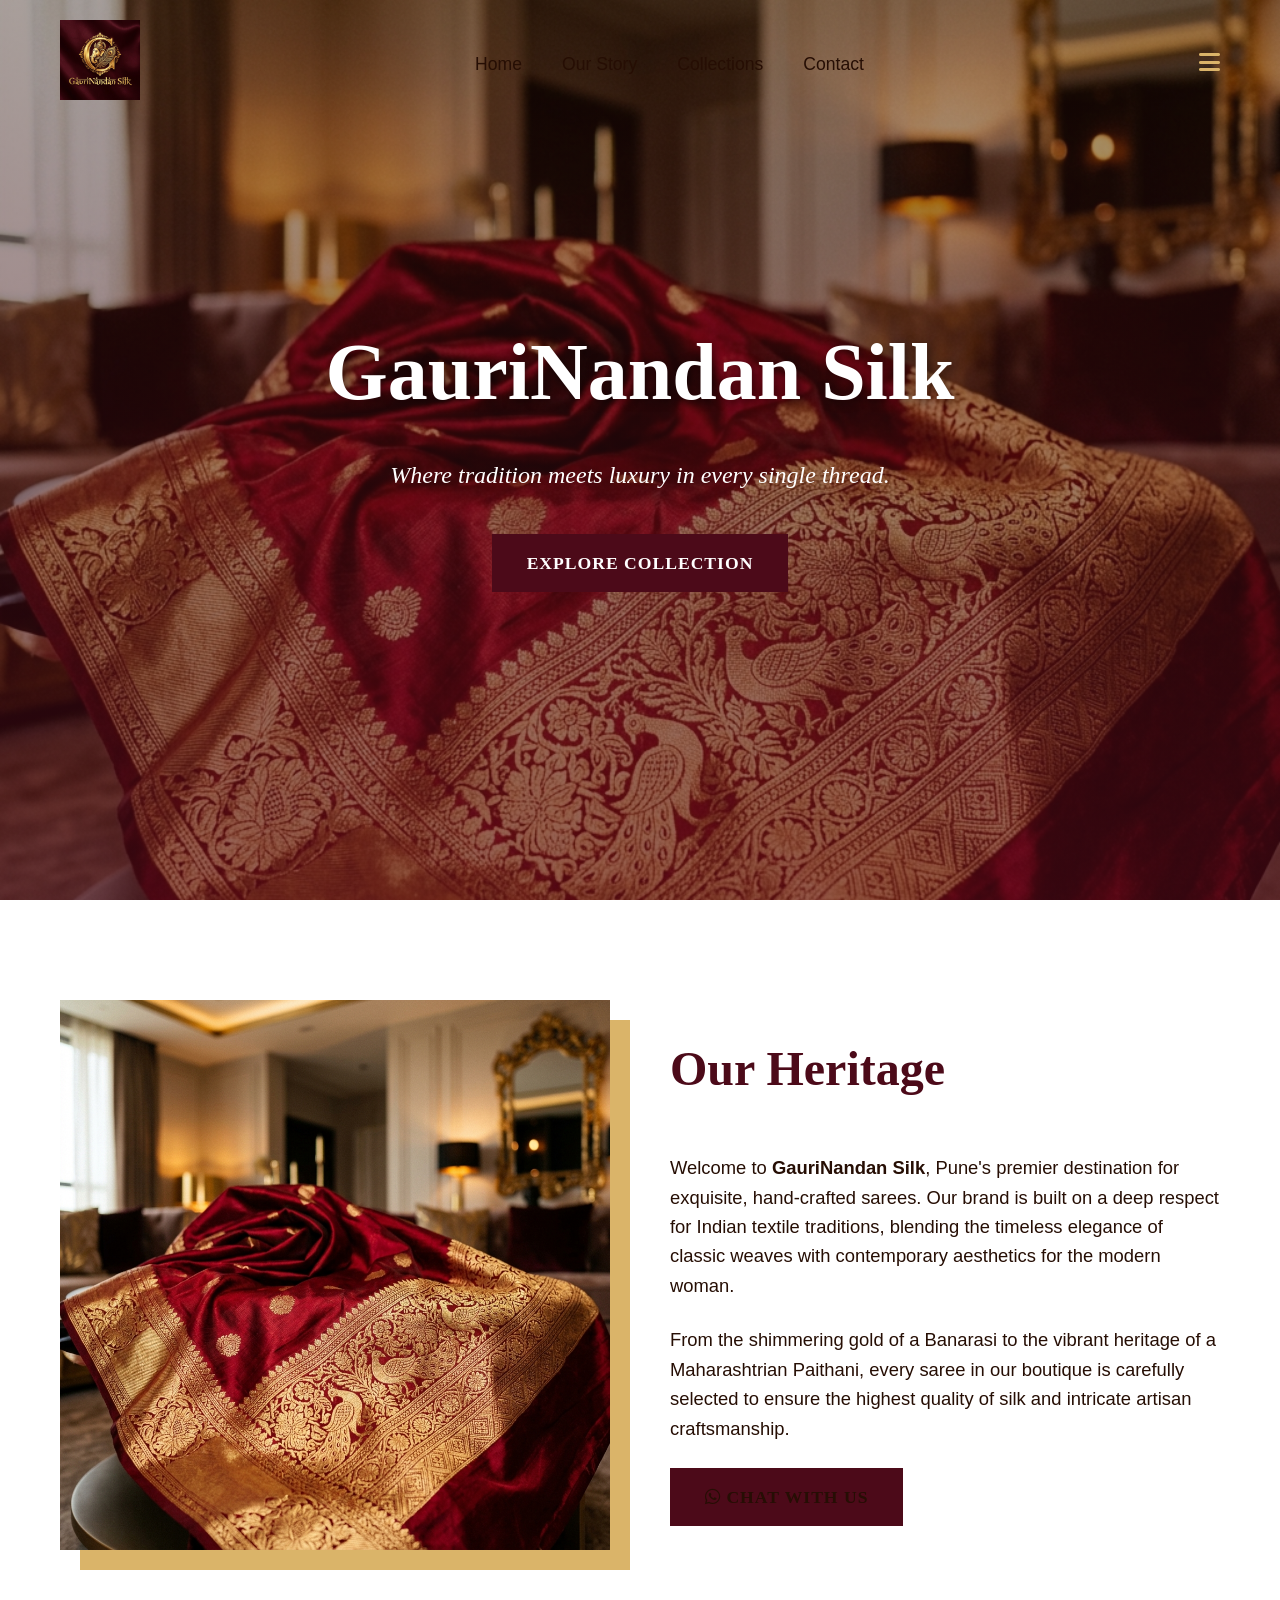
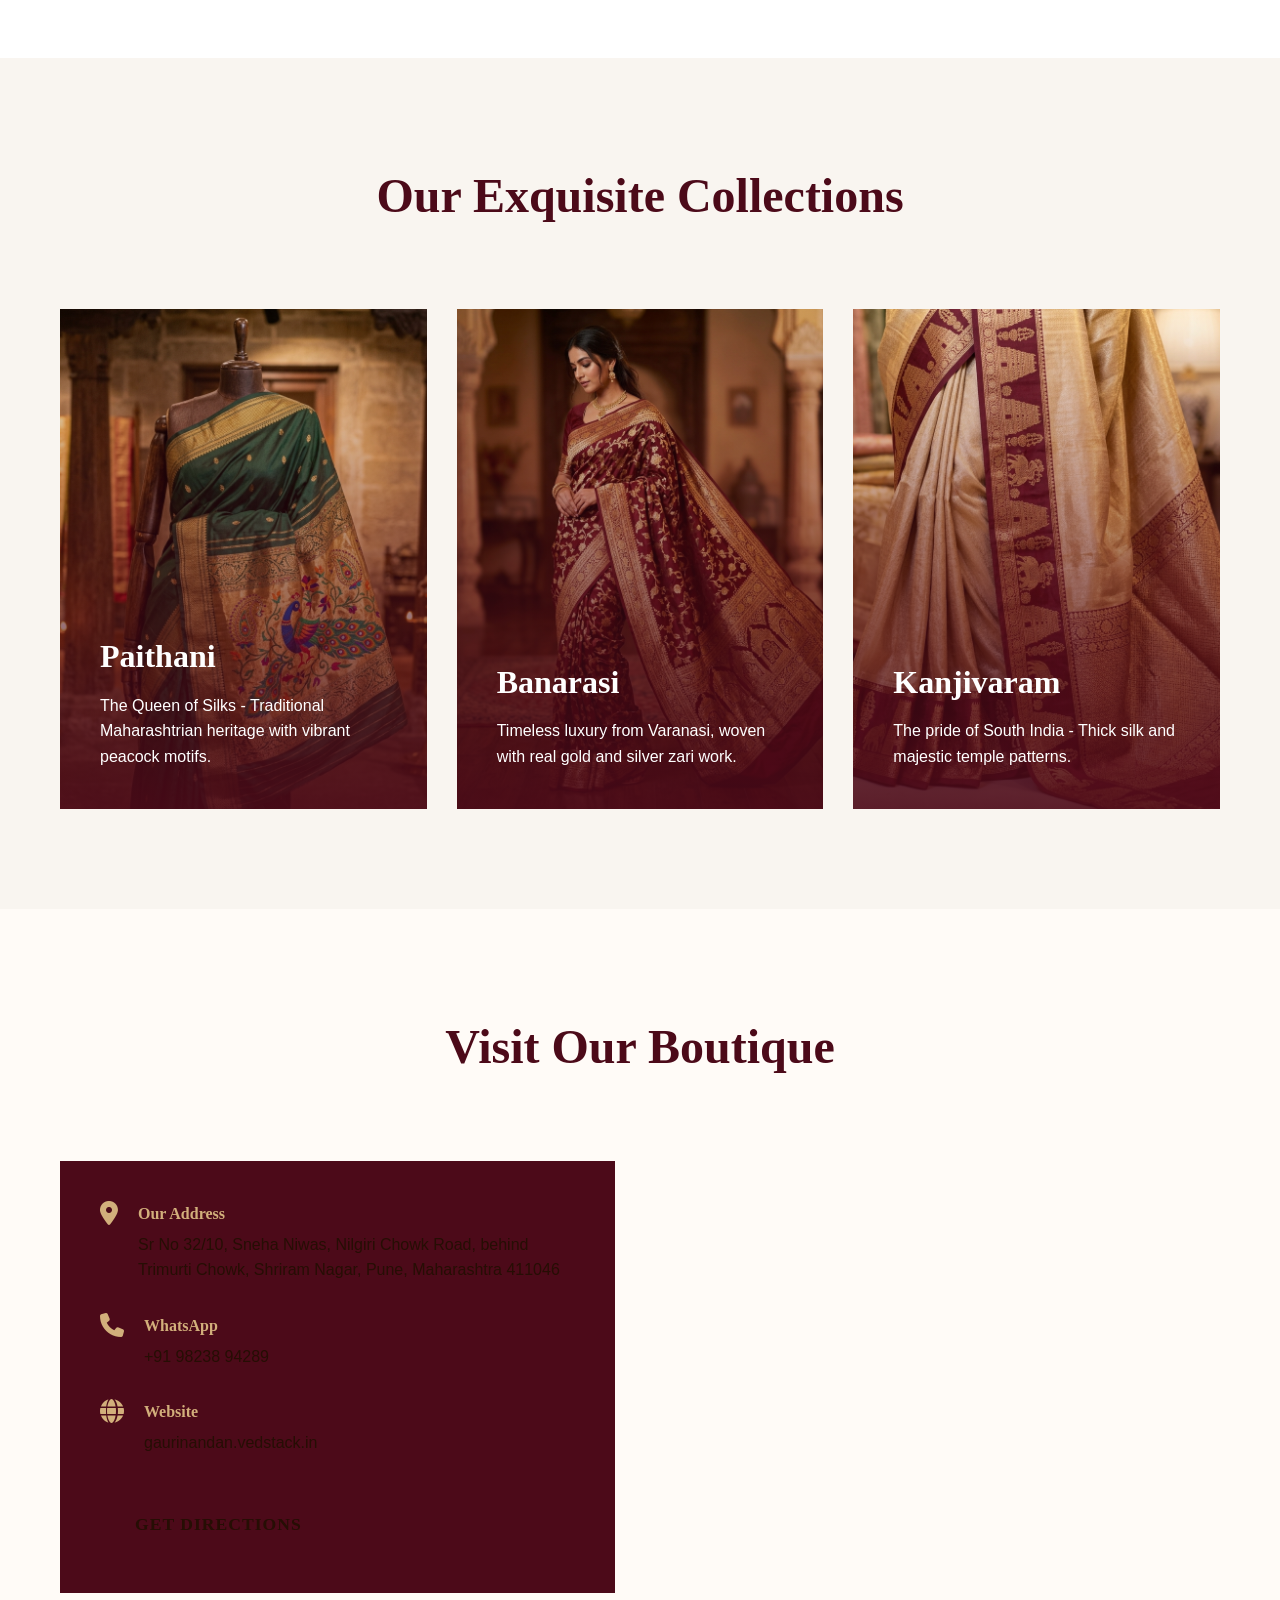
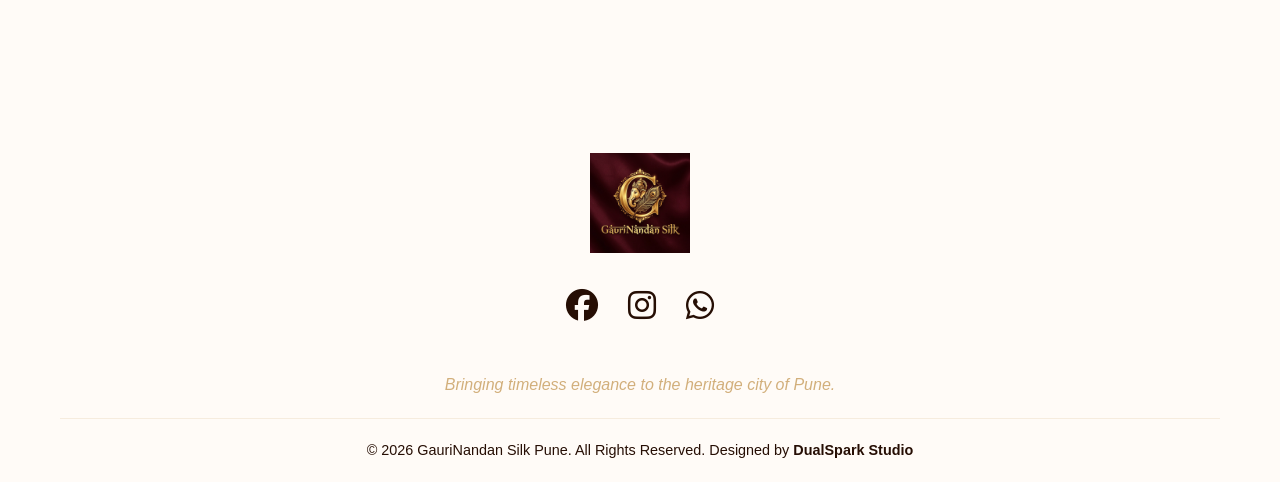
==== index.html @ 1fbe7772 "Initial commit of my project" ====
<!DOCTYPE html>
<html lang="en">
<head>
    <meta charset="UTF-8">
    <meta name="viewport" content="width=device-width, initial-scale=1.0">
    <title>GauriNandan Silk | Premium Saree Boutique Pune</title>
    <meta name="description" content="Discover the finest collection of silk sarees at GauriNandan Silk, Pune. From Paithani to Banarasi, experience luxury and tradition in every weave.">
    
    <!-- Styles -->
    <link rel="stylesheet" href="style.css">
    <link rel="stylesheet" href="https://cdnjs.cloudflare.com/ajax/libs/font-awesome/6.5.1/css/all.min.css">
    <link rel="icon" href="img/custom/logo.png">
</head>
<body>

    <!-- Header -->
    <header id="header">
        <div class="container nav-container">
            <div class="logo">
                <a href="#"><img src="img/custom/logo.png" alt="GauriNandan Silk Logo"></a>
            </div>
            <nav class="nav-links">
                <a href="#home">Home</a>
                <a href="#about">Our Story</a>
                <a href="#collections">Collections</a>
                <a href="#contact">Contact</a>
            </nav>
            <div class="mobile-menu-btn">
                <i class="fa fa-bars" style="color: #DAB469; font-size: 1.5rem;"></i>
            </div>
        </div>
    </header>

    <!-- Hero Section -->
    <section class="hero" id="home" style="background-image: linear-gradient(rgba(38, 14, 4, 0.4), rgba(76, 10, 25, 0.6)), url('img/custom/hero.png');">
        <div class="hero-content">
            <h1>GauriNandan Silk</h1>
            <p>Where tradition meets luxury in every single thread.</p>
            <a href="#collections" class="btn-primary">Explore Collection</a>
        </div>
    </section>

    <!-- About Section -->
    <section class="about section-padding" id="about">
        <div class="container about">
            <div class="about-img">
                <img src="img/custom/hero.png" alt="About GauriNandan Silk" style="box-shadow: 20px 20px 0px #DAB469;">
            </div>
            <div class="about-content">
                <div class="section-title" style="text-align: left; margin-bottom: 30px;">
                    <h2>Our Heritage</h2>
                </div>
                <p>Welcome to <strong>GauriNandan Silk</strong>, Pune's premier destination for exquisite, hand-crafted sarees. Our brand is built on a deep respect for Indian textile traditions, blending the timeless elegance of classic weaves with contemporary aesthetics for the modern woman.</p>
                <p>From the shimmering gold of a Banarasi to the vibrant heritage of a Maharashtrian Paithani, every saree in our boutique is carefully selected to ensure the highest quality of silk and intricate artisan craftsmanship.</p>
                <a href="https://wa.me/919823894289" class="btn-primary" target="_blank"><i class="fab fa-whatsapp"></i> Chat With Us</a>
            </div>
        </div>
    </section>

    <!-- Collections Section -->
    <section class="collections section-padding" id="collections" style="background-color: #F9F5F0;">
        <div class="container">
            <div class="section-title">
                <h2>Our Exquisite Collections</h2>
            </div>
            <div class="collection-grid">
                <!-- Paithani -->
                <div class="collection-card">
                    <img src="img/custom/paithani.png" alt="Paithani Saree Collection">
                    <div class="collection-overlay">
                        <h3>Paithani</h3>
                        <p>The Queen of Silks - Traditional Maharashtrian heritage with vibrant peacock motifs.</p>
                    </div>
                </div>
                <!-- Banarasi -->
                <div class="collection-card">
                    <img src="img/custom/banarasi.png" alt="Banarasi Saree Collection">
                    <div class="collection-overlay">
                        <h3>Banarasi</h3>
                        <p>Timeless luxury from Varanasi, woven with real gold and silver zari work.</p>
                    </div>
                </div>
                <!-- Kanjivaram -->
                <div class="collection-card">
                    <img src="img/custom/kanjivaram.png" alt="Kanjivaram Saree Collection">
                    <div class="collection-overlay">
                        <h3>Kanjivaram</h3>
                        <p>The pride of South India - Thick silk and majestic temple patterns.</p>
                    </div>
                </div>
            </div>
        </div>
    </section>

    <!-- Contact Section -->
    <section class="contact section-padding" id="contact">
        <div class="container">
            <div class="section-title">
                <h2>Visit Our Boutique</h2>
            </div>
            <div class="contact-container">
                <div class="info-box">
                    <div class="info-item">
                        <i class="fa fa-map-marker-alt"></i>
                        <div>
                            <h4>Our Address</h4>
                            <p>Sr No 32/10, Sneha Niwas, Nilgiri Chowk Road, behind Trimurti Chowk, Shriram Nagar, Pune, Maharashtra 411046</p>
                        </div>
                    </div>
                    <div class="info-item">
                        <i class="fa fa-phone"></i>
                        <div>
                            <h4>WhatsApp</h4>
                            <p>+91 98238 94289</p>
                        </div>
                    </div>
                    <div class="info-item">
                        <i class="fa fa-globe"></i>
                        <div>
                            <h4>Website</h4>
                            <p>gaurinandan.vedstack.in</p>
                        </div>
                    </div>
                    <div style="margin-top: 40px;">
                        <a href="https://maps.app.goo.gl/ef2P8LEWgLj3ya296" class="btn-primary" target="_blank" style="background: var(--accent-gold); color: var(--primary-maroon);">Get Directions</a>
                    </div>
                </div>
                <div class="map">
                    <iframe src="https://www.google.com/maps/embed?pb=!1m18!1m12!1m3!1d3784.4447477154215!2d73.911855675!3d18.463567082624597!2m3!1f0!2f0!3f0!3m2!1i1024!2i768!4f13.1!3m3!1m2!1s0x3bc2ead6270559eb%3A0x6a0c00862024564!2sGauriNandan%20Silk!5e0!3m2!1sen!2sin!4v1700000000000!5m2!1sen!2sin" width="100%" height="100%" style="border:0;" allowfullscreen="" loading="lazy" referrerpolicy="no-referrer-when-downgrade"></iframe>
                </div>
            </div>
        </div>
    </section>

    <!-- Footer -->
    <footer>
        <div class="container">
            <div class="footer-logo">
                <img src="img/custom/logo.png" alt="GauriNandan Silk" style="height: 100px; margin-bottom: 20px;">
            </div>
            <div class="footer-socials">
                <a href="https://www.facebook.com/share/14ZEr9QbPwk/" target="_blank"><i class="fab fa-facebook"></i></a>
                <a href="https://www.instagram.com/gaurinandan_silk?igsh=MXVwcW5zNHdubG9kYg==" target="_blank"><i class="fab fa-instagram"></i></a>
                <a href="https://wa.me/919823894289" target="_blank"><i class="fab fa-whatsapp"></i></a>
            </div>
            <p style="margin-bottom: 20px; font-style: italic; color: var(--accent-soft);">Bringing timeless elegance to the heritage city of Pune.</p>
            <div class="copyright">
                &copy; <script>document.write(new Date().getFullYear());</script> GauriNandan Silk Pune. All Rights Reserved. Designed by <a href="https://www.dualsparkstudio.com/" style="color: var(--accent-gold); font-weight: bold;">DualSpark Studio</a>
            </div>
        </div>
    </footer>

    <script>
        // Header Scroll Effect
        window.addEventListener('scroll', function() {
            const header = document.getElementById('header');
            if (window.scrollY > 100) {
                header.classList.add('scrolled');
            } else {
                header.classList.remove('scrolled');
            }
        });

        // Simple Intersection Observer for Fade-in effects
        const observerOptions = {
            threshold: 0.1
        };

        const observer = new IntersectionObserver((entries) => {
            entries.forEach(entry => {
                if (entry.isIntersecting) {
                    entry.target.style.opacity = '1';
                    entry.target.style.transform = 'translateY(0)';
                }
            });
        }, observerOptions);

        document.querySelectorAll('.collection-card, .about-content, .about-img, .info-box').forEach(el => {
            el.style.opacity = '0';
            el.style.transform = 'translateY(30px)';
            el.style.transition = 'all 0.8s ease-out';
            observer.observe(el);
        });
    </script>
</body>
</html>
---- style.css ----
/* 
   GauriNandan Silk - Premium Design System
   Colors:
   --primary-maroon: #4C0A19;
   --accent-gold: #DAB469;
   --accent-champagne: #D2AF7B;
   --dark-cocoa: #260E04;
   --forest-green: #335149;
*/

:root {
    --primary-color: #4C0A19;
    --accent-color: #DAB469;
    --accent-soft: #D2AF7B;
    --text-dark: #260E04;
    --text-light: #F9F5F0;
    --secondary-accent: #335149;
    --bg-light: #FFFBF7;
    --transition-smooth: all 0.4s cubic-bezier(0.165, 0.84, 0.44, 1);
}

@import url('https://fonts.googleapis.com/css2?family=Playfair+Display:ital,wght@0,400..900;1,400..900&family=Inter:wght@100..900&display=swap');

* {
    margin: 0;
    padding: 0;
    box-sizing: border-box;
}

body {
    font-family: 'Inter', sans-serif;
    background-color: var(--bg-light);
    color: var(--text-dark);
    line-height: 1.6;
    overflow-x: hidden;
}

h1, h2, h3, h4, h5, h6 {
    font-family: 'Playfair Display', serif;
    font-weight: 700;
    color: var(--primary-color);
}

a {
    text-decoration: none;
    color: inherit;
    transition: var(--transition-smooth);
}

/* Utilities */
.section-padding {
    padding: 100px 0;
}

.container {
    max-width: 1200px;
    margin: 0 auto;
    padding: 0 20px;
}

.btn-primary {
    display: inline-block;
    padding: 15px 35px;
    background-color: var(--primary-color);
    color: var(--accent-gold);
    font-family: 'Playfair Display', serif;
    font-weight: 600;
    font-size: 1.1rem;
    border: 2px solid var(--accent-gold);
    transition: var(--transition-smooth);
    cursor: pointer;
    text-transform: uppercase;
    letter-spacing: 1px;
}

.btn-primary:hover {
    background-color: var(--accent-gold);
    color: var(--primary-color);
    transform: translateY(-3px);
    box-shadow: 0 10px 20px rgba(0,0,0,0.2);
}

/* Header & Nav */
header {
    position: absolute;
    top: 0;
    left: 0;
    width: 100%;
    z-index: 1000;
    padding: 20px 0;
    background: transparent;
    transition: var(--transition-smooth);
}

header.scrolled {
    position: fixed;
    background: rgba(76, 10, 25, 0.95);
    backdrop-filter: blur(10px);
    padding: 10px 0;
    box-shadow: 0 2px 20px rgba(0,0,0,0.1);
}

.nav-container {
    display: flex;
    justify-content: space-between;
    align-items: center;
}

.logo img {
    height: 80px;
    transition: var(--transition-smooth);
}

header.scrolled .logo img {
    height: 60px;
}

.nav-links {
    display: flex;
    gap: 40px;
}

.nav-links a {
    color: var(--accent-gold);
    font-weight: 500;
    font-size: 1.1rem;
    position: relative;
}

.nav-links a::after {
    content: '';
    position: absolute;
    bottom: -5px;
    left: 0;
    width: 0;
    height: 2px;
    background-color: var(--accent-gold);
    transition: var(--transition-smooth);
}

.nav-links a:hover::after {
    width: 100%;
}

/* Hero Section */
.hero {
    height: 100vh;
    background: linear-gradient(rgba(38, 14, 4, 0.4), rgba(76, 10, 25, 0.6)), url('../img/custom/hero.png');
    background-size: cover;
    background-position: center;
    background-attachment: fixed;
    display: flex;
    align-items: center;
    justify-content: center;
    text-align: center;
    color: #fff;
}

.hero-content h1 {
    font-size: 5rem;
    color: var(--accent-gold);
    margin-bottom: 20px;
    text-shadow: 2px 2px 10px rgba(0,0,0,0.5);
}

.hero-content p {
    font-size: 1.5rem;
    margin-bottom: 40px;
    font-style: italic;
    font-family: 'Playfair Display', serif;
}

/* Collections */
.section-title {
    text-align: center;
    margin-bottom: 60px;
}

.section-title h2 {
    font-size: 3rem;
    position: relative;
    display: inline-block;
    padding-bottom: 15px;
}

.section-title h2::after {
    content: '';
    position: absolute;
    bottom: 0;
    left: 50%;
    transform: translateX(-50%);
    width: 100px;
    height: 3px;
    background: linear-gradient(to right, transparent, var(--accent-gold), transparent);
}

.collection-grid {
    display: grid;
    grid-template-columns: repeat(auto-fit, minmax(350px, 1fr));
    gap: 30px;
}

.collection-card {
    position: relative;
    height: 500px;
    overflow: hidden;
    cursor: pointer;
}

.collection-card img {
    width: 100%;
    height: 100%;
    object-fit: cover;
    transition: transform 0.8s ease;
}

.collection-card:hover img {
    transform: scale(1.1);
}

.collection-overlay {
    position: absolute;
    inset: 0;
    background: linear-gradient(transparent, rgba(76, 10, 25, 0.9));
    display: flex;
    flex-direction: column;
    justify-content: flex-end;
    padding: 40px;
    color: #fff;
    transition: var(--transition-smooth);
}

.collection-overlay h3 {
    color: var(--accent-gold);
    font-size: 2rem;
    margin-bottom: 10px;
}

/* About Section */
.about {
    background-color: #fff;
    display: flex;
    align-items: center;
    gap: 60px;
}

.about-img {
    flex: 1;
}

.about-img img {
    width: 100%;
    border: 10px solid var(--accent-champagne);
}

.about-content {
    flex: 1;
}

.about-content p {
    font-size: 1.15rem;
    margin-bottom: 25px;
    color: var(--text-dark);
}

/* Contact Section */
.contact-container {
    display: grid;
    grid-template-columns: 1fr 1fr;
    gap: 50px;
}

.info-box {
    background: var(--primary-color);
    padding: 40px;
    color: var(--accent-gold);
}

.info-item {
    margin-bottom: 30px;
    display: flex;
    align-items: flex-start;
    gap: 20px;
}

.info-item i {
    font-size: 1.5rem;
    color: var(--accent-soft);
}

.info-item h4 {
    color: var(--accent-soft);
    margin-bottom: 5px;
}

.map {
    height: 100%;
    min-height: 400px;
}

/* Footer */
footer {
    background-color: var(--dark-cocoa);
    color: var(--accent-champagne);
    padding: 60px 0 20px;
    text-align: center;
}

.footer-socials {
    display: flex;
    justify-content: center;
    gap: 30px;
    margin-bottom: 40px;
}

.footer-socials a {
    font-size: 2rem;
    color: var(--accent-gold);
}

.footer-socials a:hover {
    transform: translateY(-5px);
    color: #fff;
}

.copyright {
    border-top: 1px solid rgba(210, 175, 123, 0.2);
    padding-top: 20px;
    font-size: 0.9rem;
}

/* Responsive */
@media (max-width: 992px) {
    .about {
        flex-direction: column;
    }
    .contact-container {
        grid-template-columns: 1fr;
    }
    .hero-content h1 {
        font-size: 3.5rem;
    }
}

@media (max-width: 768px) {
    .nav-links {
        display: none;
    }
}
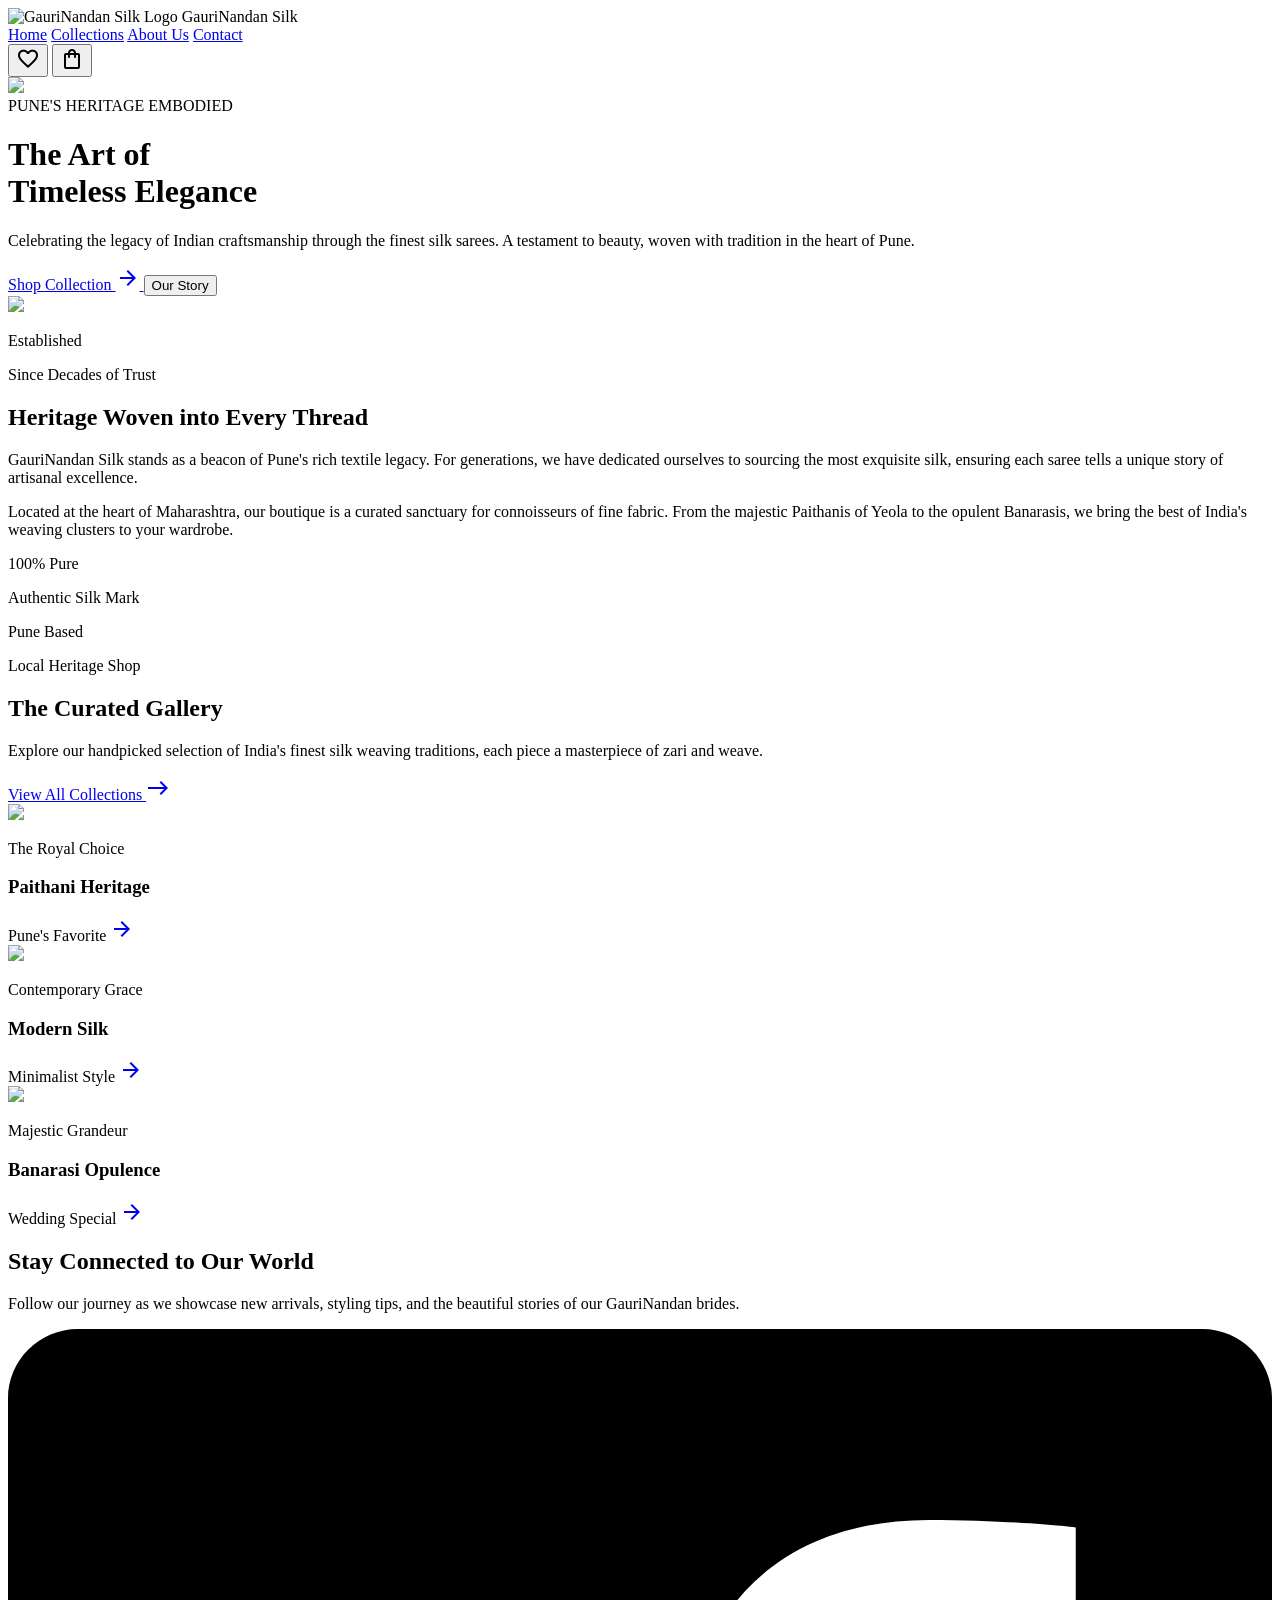
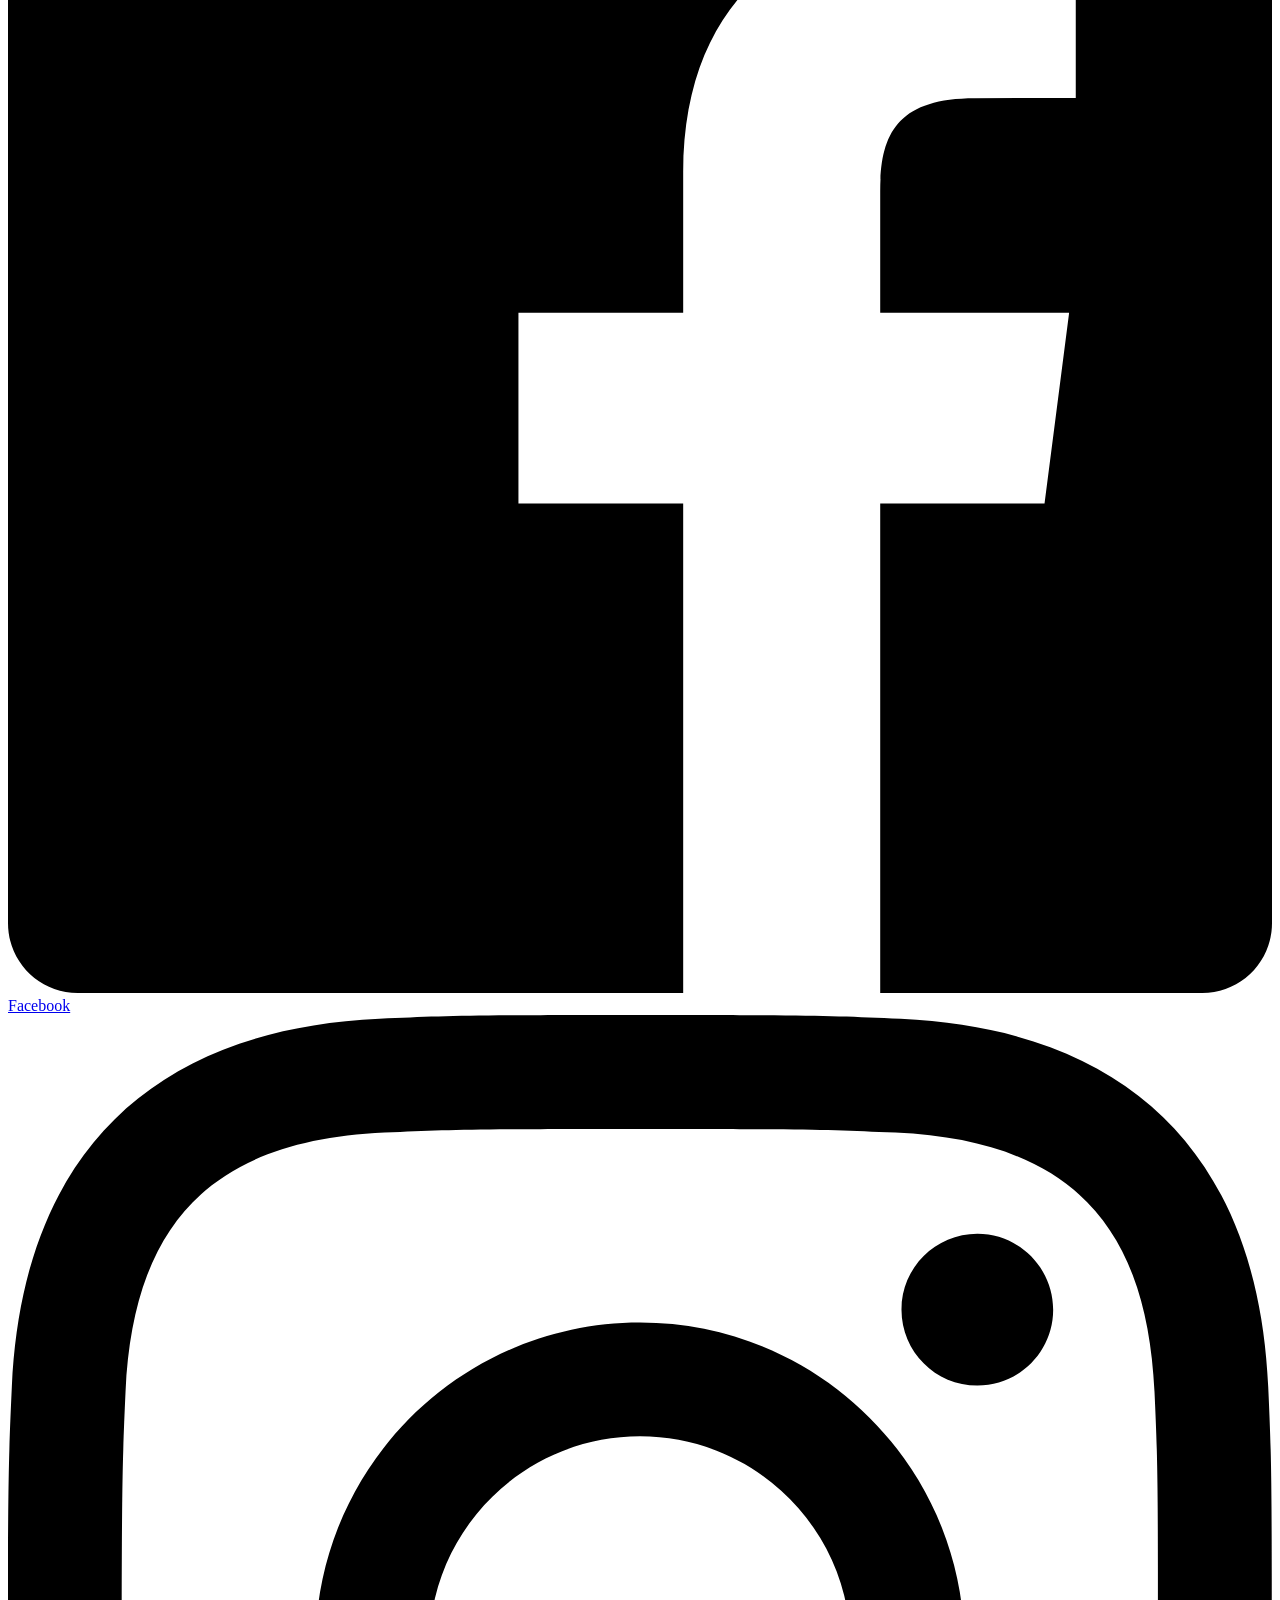
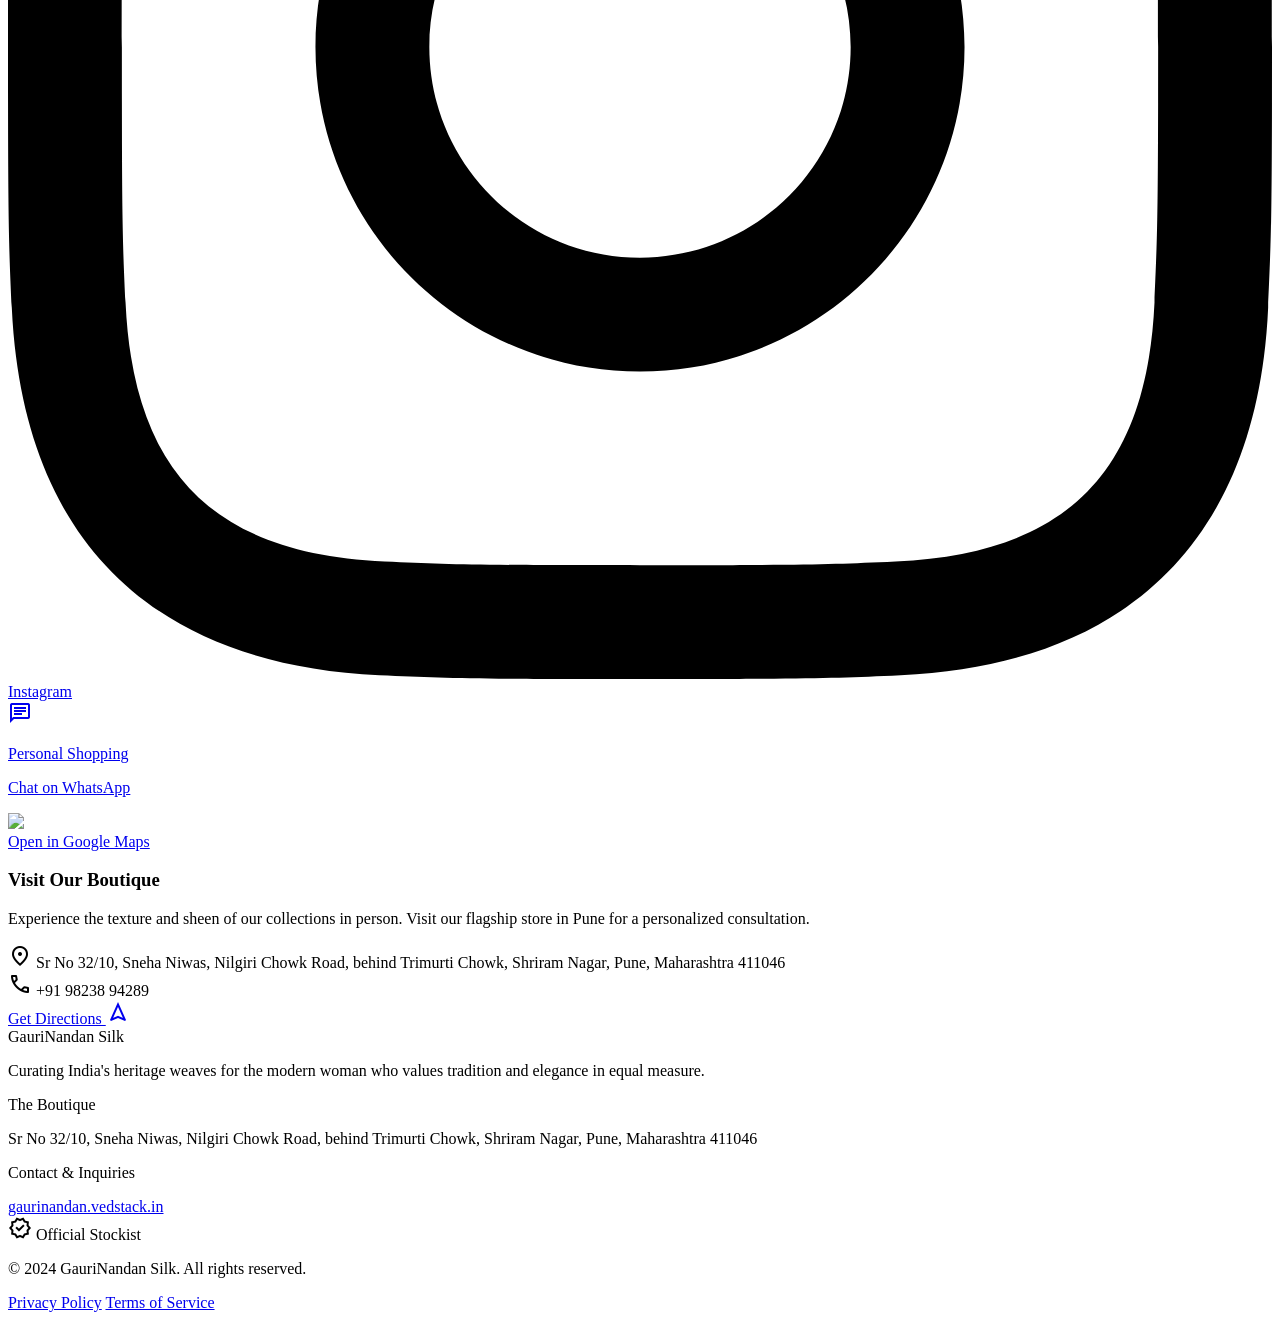
==== commit e740ddab: "Initial commit of my project2" ====
--- a/index.html
+++ b/index.html
@@ -1,186 +1,347 @@
 <!DOCTYPE html>
-<html lang="en">
-<head>
-    <meta charset="UTF-8">
-    <meta name="viewport" content="width=device-width, initial-scale=1.0">
-    <title>GauriNandan Silk | Premium Saree Boutique Pune</title>
-    <meta name="description" content="Discover the finest collection of silk sarees at GauriNandan Silk, Pune. From Paithani to Banarasi, experience luxury and tradition in every weave.">
-    
-    <!-- Styles -->
-    <link rel="stylesheet" href="style.css">
-    <link rel="stylesheet" href="https://cdnjs.cloudflare.com/ajax/libs/font-awesome/6.5.1/css/all.min.css">
-    <link rel="icon" href="img/custom/logo.png">
+
+<html class="light" lang="en"><head>
+<meta charset="utf-8"/>
+<meta content="width=device-width, initial-scale=1.0" name="viewport"/>
+<title>GauriNandan Silk | The Art of Timeless Elegance</title>
+<link href="https://fonts.googleapis.com/css2?family=Noto+Serif:wght@400;700&amp;family=Manrope:wght@400;500;700&amp;display=swap" rel="stylesheet"/>
+<link href="https://fonts.googleapis.com/css2?family=Material+Symbols+Outlined:wght,FILL@100..700,0..1&amp;display=swap" rel="stylesheet"/>
+<script src="https://cdn.tailwindcss.com?plugins=forms,container-queries"></script>
+<script id="tailwind-config">
+      tailwind.config = {
+        darkMode: "class",
+        theme: {
+          extend: {
+            "colors": {
+                    "primary-fixed": "#ffdadc",
+                    "surface-container-low": "#fff1ec",
+                    "primary-fixed-dim": "#ffb2b9",
+                    "on-secondary-fixed-variant": "#5c4200",
+                    "surface-dim": "#ffd0bd",
+                    "inverse-primary": "#ffb2b9",
+                    "surface": "#fff8f6",
+                    "on-primary-fixed-variant": "#792d39",
+                    "tertiary-fixed": "#c8eadf",
+                    "tertiary-fixed-dim": "#adcec3",
+                    "surface-container-lowest": "#ffffff",
+                    "background": "#fff8f6",
+                    "on-error": "#ffffff",
+                    "on-primary": "#ffffff",
+                    "on-background": "#2e1509",
+                    "tertiary-container": "#0a2a23",
+                    "on-surface-variant": "#544244",
+                    "on-primary-container": "#ce707b",
+                    "inverse-surface": "#47291b",
+                    "inverse-on-surface": "#ffede7",
+                    "secondary-fixed": "#ffdea2",
+                    "on-secondary-fixed": "#261900",
+                    "on-primary-fixed": "#3f0110",
+                    "surface-variant": "#ffdbcd",
+                    "primary": "#2a0008",
+                    "outline-variant": "#d9c1c2",
+                    "on-secondary-container": "#785a18",
+                    "on-tertiary": "#ffffff",
+                    "secondary-fixed-dim": "#e8c175",
+                    "secondary": "#775a17",
+                    "on-surface": "#2e1509",
+                    "surface-tint": "#964450",
+                    "error": "#ba1a1a",
+                    "surface-bright": "#fff8f6",
+                    "on-tertiary-container": "#739389",
+                    "error-container": "#ffdad6",
+                    "on-error-container": "#93000a",
+                    "outline": "#877273",
+                    "surface-container-highest": "#ffdbcd",
+                    "on-tertiary-fixed": "#01201a",
+                    "surface-container-high": "#ffe2d7",
+                    "surface-container": "#ffe9e2",
+                    "on-tertiary-fixed-variant": "#2e4c45",
+                    "on-secondary": "#ffffff",
+                    "secondary-container": "#fdd586",
+                    "tertiary": "#00130f",
+                    "primary-container": "#4c0a19"
+            },
+            "borderRadius": {
+                    "DEFAULT": "0.125rem",
+                    "lg": "0.25rem",
+                    "xl": "0.5rem",
+                    "full": "0.75rem"
+            },
+            "fontFamily": {
+                    "headline": ["Noto Serif"],
+                    "body": ["Manrope"],
+                    "label": ["Manrope"]
+            }
+          },
+        },
+      }
+    </script>
+<style>
+        .material-symbols-outlined {
+            font-variation-settings: 'FILL' 0, 'wght' 400, 'GRAD' 0, 'opsz' 24;
+        }
+        .silk-texture {
+            background-image: url("data:image/svg+xml,%3Csvg viewBox='0 0 200 200' xmlns='http://www.w3.org/2000/svg'%3E%3Cfilter id='noiseFilter'%3E%3CfeTurbulence type='fractalNoise' baseFrequency='0.65' numOctaves='3' stitchTiles='stitch'/%3E%3C/filter%3E%3Crect width='100%25' height='100%25' filter='url(%23noiseFilter)'/%3E%3C/svg%3E");
+            opacity: 0.03;
+        }
+    </style>
 </head>
-<body>
-
-    <!-- Header -->
-    <header id="header">
-        <div class="container nav-container">
-            <div class="logo">
-                <a href="#"><img src="img/custom/logo.png" alt="GauriNandan Silk Logo"></a>
-            </div>
-            <nav class="nav-links">
-                <a href="#home">Home</a>
-                <a href="#about">Our Story</a>
-                <a href="#collections">Collections</a>
-                <a href="#contact">Contact</a>
-            </nav>
-            <div class="mobile-menu-btn">
-                <i class="fa fa-bars" style="color: #DAB469; font-size: 1.5rem;"></i>
-            </div>
-        </div>
-    </header>
-
-    <!-- Hero Section -->
-    <section class="hero" id="home" style="background-image: linear-gradient(rgba(38, 14, 4, 0.4), rgba(76, 10, 25, 0.6)), url('img/custom/hero.png');">
-        <div class="hero-content">
-            <h1>GauriNandan Silk</h1>
-            <p>Where tradition meets luxury in every single thread.</p>
-            <a href="#collections" class="btn-primary">Explore Collection</a>
-        </div>
-    </section>
-
-    <!-- About Section -->
-    <section class="about section-padding" id="about">
-        <div class="container about">
-            <div class="about-img">
-                <img src="img/custom/hero.png" alt="About GauriNandan Silk" style="box-shadow: 20px 20px 0px #DAB469;">
-            </div>
-            <div class="about-content">
-                <div class="section-title" style="text-align: left; margin-bottom: 30px;">
-                    <h2>Our Heritage</h2>
-                </div>
-                <p>Welcome to <strong>GauriNandan Silk</strong>, Pune's premier destination for exquisite, hand-crafted sarees. Our brand is built on a deep respect for Indian textile traditions, blending the timeless elegance of classic weaves with contemporary aesthetics for the modern woman.</p>
-                <p>From the shimmering gold of a Banarasi to the vibrant heritage of a Maharashtrian Paithani, every saree in our boutique is carefully selected to ensure the highest quality of silk and intricate artisan craftsmanship.</p>
-                <a href="https://wa.me/919823894289" class="btn-primary" target="_blank"><i class="fab fa-whatsapp"></i> Chat With Us</a>
-            </div>
-        </div>
-    </section>
-
-    <!-- Collections Section -->
-    <section class="collections section-padding" id="collections" style="background-color: #F9F5F0;">
-        <div class="container">
-            <div class="section-title">
-                <h2>Our Exquisite Collections</h2>
-            </div>
-            <div class="collection-grid">
-                <!-- Paithani -->
-                <div class="collection-card">
-                    <img src="img/custom/paithani.png" alt="Paithani Saree Collection">
-                    <div class="collection-overlay">
-                        <h3>Paithani</h3>
-                        <p>The Queen of Silks - Traditional Maharashtrian heritage with vibrant peacock motifs.</p>
-                    </div>
-                </div>
-                <!-- Banarasi -->
-                <div class="collection-card">
-                    <img src="img/custom/banarasi.png" alt="Banarasi Saree Collection">
-                    <div class="collection-overlay">
-                        <h3>Banarasi</h3>
-                        <p>Timeless luxury from Varanasi, woven with real gold and silver zari work.</p>
-                    </div>
-                </div>
-                <!-- Kanjivaram -->
-                <div class="collection-card">
-                    <img src="img/custom/kanjivaram.png" alt="Kanjivaram Saree Collection">
-                    <div class="collection-overlay">
-                        <h3>Kanjivaram</h3>
-                        <p>The pride of South India - Thick silk and majestic temple patterns.</p>
-                    </div>
-                </div>
-            </div>
-        </div>
-    </section>
-
-    <!-- Contact Section -->
-    <section class="contact section-padding" id="contact">
-        <div class="container">
-            <div class="section-title">
-                <h2>Visit Our Boutique</h2>
-            </div>
-            <div class="contact-container">
-                <div class="info-box">
-                    <div class="info-item">
-                        <i class="fa fa-map-marker-alt"></i>
-                        <div>
-                            <h4>Our Address</h4>
-                            <p>Sr No 32/10, Sneha Niwas, Nilgiri Chowk Road, behind Trimurti Chowk, Shriram Nagar, Pune, Maharashtra 411046</p>
-                        </div>
-                    </div>
-                    <div class="info-item">
-                        <i class="fa fa-phone"></i>
-                        <div>
-                            <h4>WhatsApp</h4>
-                            <p>+91 98238 94289</p>
-                        </div>
-                    </div>
-                    <div class="info-item">
-                        <i class="fa fa-globe"></i>
-                        <div>
-                            <h4>Website</h4>
-                            <p>gaurinandan.vedstack.in</p>
-                        </div>
-                    </div>
-                    <div style="margin-top: 40px;">
-                        <a href="https://maps.app.goo.gl/ef2P8LEWgLj3ya296" class="btn-primary" target="_blank" style="background: var(--accent-gold); color: var(--primary-maroon);">Get Directions</a>
-                    </div>
-                </div>
-                <div class="map">
-                    <iframe src="https://www.google.com/maps/embed?pb=!1m18!1m12!1m3!1d3784.4447477154215!2d73.911855675!3d18.463567082624597!2m3!1f0!2f0!3f0!3m2!1i1024!2i768!4f13.1!3m3!1m2!1s0x3bc2ead6270559eb%3A0x6a0c00862024564!2sGauriNandan%20Silk!5e0!3m2!1sen!2sin!4v1700000000000!5m2!1sen!2sin" width="100%" height="100%" style="border:0;" allowfullscreen="" loading="lazy" referrerpolicy="no-referrer-when-downgrade"></iframe>
-                </div>
-            </div>
-        </div>
-    </section>
-
-    <!-- Footer -->
-    <footer>
-        <div class="container">
-            <div class="footer-logo">
-                <img src="img/custom/logo.png" alt="GauriNandan Silk" style="height: 100px; margin-bottom: 20px;">
-            </div>
-            <div class="footer-socials">
-                <a href="https://www.facebook.com/share/14ZEr9QbPwk/" target="_blank"><i class="fab fa-facebook"></i></a>
-                <a href="https://www.instagram.com/gaurinandan_silk?igsh=MXVwcW5zNHdubG9kYg==" target="_blank"><i class="fab fa-instagram"></i></a>
-                <a href="https://wa.me/919823894289" target="_blank"><i class="fab fa-whatsapp"></i></a>
-            </div>
-            <p style="margin-bottom: 20px; font-style: italic; color: var(--accent-soft);">Bringing timeless elegance to the heritage city of Pune.</p>
-            <div class="copyright">
-                &copy; <script>document.write(new Date().getFullYear());</script> GauriNandan Silk Pune. All Rights Reserved. Designed by <a href="https://www.dualsparkstudio.com/" style="color: var(--accent-gold); font-weight: bold;">DualSpark Studio</a>
-            </div>
-        </div>
-    </footer>
-
-    <script>
-        // Header Scroll Effect
-        window.addEventListener('scroll', function() {
-            const header = document.getElementById('header');
-            if (window.scrollY > 100) {
-                header.classList.add('scrolled');
-            } else {
-                header.classList.remove('scrolled');
-            }
-        });
-
-        // Simple Intersection Observer for Fade-in effects
-        const observerOptions = {
-            threshold: 0.1
-        };
-
-        const observer = new IntersectionObserver((entries) => {
-            entries.forEach(entry => {
-                if (entry.isIntersecting) {
-                    entry.target.style.opacity = '1';
-                    entry.target.style.transform = 'translateY(0)';
-                }
-            });
-        }, observerOptions);
-
-        document.querySelectorAll('.collection-card, .about-content, .about-img, .info-box').forEach(el => {
-            el.style.opacity = '0';
-            el.style.transform = 'translateY(30px)';
-            el.style.transition = 'all 0.8s ease-out';
-            observer.observe(el);
-        });
-    </script>
-</body>
-</html>+<body class="bg-background text-on-background font-body selection:bg-secondary-container selection:text-on-secondary-container">
+<!-- TopNavBar -->
+<nav class="bg-white/80 dark:bg-rose-950/80 backdrop-blur-xl flex justify-between items-center px-8 py-4 max-w-full mx-auto docked full-width top-0 sticky z-50">
+<div class="flex items-center gap-4">
+<img alt="GauriNandan Silk Logo" class="h-12 w-auto" data-alt="Official logo of GauriNandan Silk featuring intricate traditional motifs like a peacock and Ganesha in deep maroon and gold" src="https://lh3.googleusercontent.com/aida-public/[base64]"/>
+<span class="text-2xl font-serif font-bold text-rose-900 dark:text-rose-100 tracking-tighter">GauriNandan Silk</span>
+</div>
+<div class="hidden md:flex gap-8">
+<a class="text-rose-900 dark:text-amber-400 font-bold border-b-2 border-amber-400 pb-1 font-serif tracking-tight transition-all duration-300" href="index.html">Home</a>
+<a class="text-rose-800/70 dark:text-rose-200/70 hover:text-rose-900 dark:hover:text-rose-100 font-serif tracking-tight hover:opacity-80 transition-all duration-300" href="shop.html">Collections</a>
+<a class="text-rose-800/70 dark:text-rose-200/70 hover:text-rose-900 dark:hover:text-rose-100 font-serif tracking-tight hover:opacity-80 transition-all duration-300" href="#">About Us</a>
+<a class="text-rose-800/70 dark:text-rose-200/70 hover:text-rose-900 dark:hover:text-rose-100 font-serif tracking-tight hover:opacity-80 transition-all duration-300" href="contact.html">Contact</a>
+</div>
+<div class="flex items-center gap-6 text-rose-900 dark:text-rose-100">
+<button class="hover:opacity-80 transition-all duration-300 scale-95 duration-200">
+<span class="material-symbols-outlined" data-icon="favorite">favorite</span>
+</button>
+<button class="hover:opacity-80 transition-all duration-300 scale-95 duration-200">
+<span class="material-symbols-outlined" data-icon="shopping_bag">shopping_bag</span>
+</button>
+</div>
+</nav>
+<!-- Hero Section -->
+<header class="relative min-h-[870px] flex items-center overflow-hidden">
+<div class="absolute inset-0 z-0">
+<img class="w-full h-full object-cover" data-alt="A luxurious close-up of a deep maroon Paithani silk saree with intricate gold zari work and traditional motifs draped elegantly" src="https://lh3.googleusercontent.com/aida-public/[base64]"/>
+<div class="absolute inset-0 bg-gradient-to-r from-primary/80 to-transparent"></div>
+<div class="absolute inset-0 silk-texture"></div>
+</div>
+<div class="relative z-10 container mx-auto px-8 md:px-16">
+<div class="max-w-3xl">
+<span class="inline-block px-4 py-1 bg-secondary/20 text-secondary border border-secondary/30 text-xs font-bold tracking-[0.2em] uppercase mb-6 backdrop-blur-md">PUNE'S HERITAGE EMBODIED</span>
+<h1 class="text-white font-headline text-5xl md:text-7xl lg:text-8xl leading-tight tracking-tight mb-8">
+                    The Art of <br/> <span class="text-secondary italic">Timeless</span> Elegance
+                </h1>
+<p class="text-white/80 text-lg md:text-xl font-body max-w-xl mb-12 leading-relaxed">
+                    Celebrating the legacy of Indian craftsmanship through the finest silk sarees. A testament to beauty, woven with tradition in the heart of Pune.
+                </p>
+<div class="flex flex-wrap gap-6">
+<a href="shop.html" class="bg-primary-container text-on-primary px-10 py-4 font-bold text-sm tracking-widest uppercase hover:bg-primary transition-all duration-300 flex items-center gap-3">
+                        Shop Collection
+                        <span class="material-symbols-outlined text-sm" data-icon="arrow_forward">arrow_forward</span>
+</a>
+<button class="border border-secondary/40 text-secondary-fixed-dim px-10 py-4 font-bold text-sm tracking-widest uppercase backdrop-blur-sm hover:bg-secondary/10 transition-all duration-300">
+                        Our Story
+                    </button>
+</div>
+</div>
+</div>
+</header>
+<!-- Brand Story Section -->
+<section class="py-24 bg-surface overflow-hidden">
+<div class="container mx-auto px-8 md:px-16">
+<div class="grid grid-cols-1 lg:grid-cols-2 gap-16 items-center">
+<div class="relative">
+<div class="absolute -top-12 -left-12 w-64 h-64 bg-surface-container-high -z-10 opacity-50"></div>
+<img class="w-full aspect-[4/5] object-cover rounded-lg shadow-2xl relative z-10" data-alt="Traditional Indian weaver working on a handloom with vibrant silk threads in a sunlit workshop in Pune" src="https://lh3.googleusercontent.com/aida-public/[base64]"/>
+<div class="absolute -bottom-8 -right-8 bg-primary p-12 hidden md:block">
+<p class="text-secondary font-headline text-4xl mb-2">Established</p>
+<p class="text-white font-body text-sm tracking-widest uppercase">Since Decades of Trust</p>
+</div>
+</div>
+<div class="space-y-8">
+<h2 class="font-headline text-4xl md:text-5xl text-primary leading-tight">Heritage Woven into Every Thread</h2>
+<div class="w-24 h-1 bg-secondary/30"></div>
+<p class="text-on-surface-variant text-lg leading-relaxed font-body">
+                        GauriNandan Silk stands as a beacon of Pune's rich textile legacy. For generations, we have dedicated ourselves to sourcing the most exquisite silk, ensuring each saree tells a unique story of artisanal excellence.
+                    </p>
+<p class="text-on-surface-variant text-lg leading-relaxed font-body">
+                        Located at the heart of Maharashtra, our boutique is a curated sanctuary for connoisseurs of fine fabric. From the majestic Paithanis of Yeola to the opulent Banarasis, we bring the best of India's weaving clusters to your wardrobe.
+                    </p>
+<div class="pt-8 grid grid-cols-2 gap-8 border-t border-outline-variant/30">
+<div>
+<p class="font-headline text-2xl text-primary">100% Pure</p>
+<p class="text-sm text-on-surface-variant uppercase tracking-tighter">Authentic Silk Mark</p>
+</div>
+<div>
+<p class="font-headline text-2xl text-primary">Pune Based</p>
+<p class="text-sm text-on-surface-variant uppercase tracking-tighter">Local Heritage Shop</p>
+</div>
+</div>
+</div>
+</div>
+</div>
+</section>
+<!-- Featured Collections -->
+<section class="py-24 bg-surface-container-low">
+<div class="container mx-auto px-8 md:px-16 mb-16 flex flex-col md:flex-row md:items-end justify-between gap-6">
+<div>
+<h2 class="font-headline text-4xl md:text-5xl text-primary mb-4">The Curated Gallery</h2>
+<p class="text-on-surface-variant max-w-lg">Explore our handpicked selection of India's finest silk weaving traditions, each piece a masterpiece of zari and weave.</p>
+</div>
+<a class="text-secondary font-bold tracking-widest text-sm uppercase flex items-center gap-2 group" href="shop.html">
+                View All Collections
+                <span class="material-symbols-outlined transition-transform group-hover:translate-x-2" data-icon="east">east</span>
+</a>
+</div>
+<div class="container mx-auto px-8 md:px-16 grid grid-cols-1 md:grid-cols-3 gap-10">
+<!-- Collection Card 1 -->
+<div class="group relative overflow-hidden bg-white shadow-sm border border-outline-variant/10">
+<div class="aspect-[3/4] overflow-hidden">
+<img class="w-full h-full object-cover transition-transform duration-700 group-hover:scale-110" data-alt="Traditional Paithani saree with vibrant peacock border motifs and gold weave" src="https://lh3.googleusercontent.com/aida-public/[base64]"/>
+</div>
+<div class="p-8">
+<p class="text-secondary text-xs font-bold tracking-[0.2em] uppercase mb-2">The Royal Choice</p>
+<h3 class="font-headline text-2xl text-primary mb-4">Paithani Heritage</h3>
+<div class="flex items-center justify-between">
+<span class="text-sm text-on-surface-variant italic font-serif">Pune's Favorite</span>
+<a href="shop.html" class="w-10 h-10 rounded-full border border-secondary/20 flex items-center justify-center text-secondary hover:bg-secondary hover:text-white transition-colors duration-300">
+<span class="material-symbols-outlined text-sm" data-icon="arrow_forward">arrow_forward</span>
+</a>
+</div>
+</div>
+</div>
+<!-- Collection Card 2 -->
+<div class="group relative overflow-hidden bg-white shadow-sm border border-outline-variant/10">
+<div class="aspect-[3/4] overflow-hidden">
+<img class="w-full h-full object-cover transition-transform duration-700 group-hover:scale-110" data-alt="Modern minimalist silk saree with contemporary patterns and muted pastel tones" src="https://lh3.googleusercontent.com/aida-public/[base64]"/>
+</div>
+<div class="p-8">
+<p class="text-secondary text-xs font-bold tracking-[0.2em] uppercase mb-2">Contemporary Grace</p>
+<h3 class="font-headline text-2xl text-primary mb-4">Modern Silk</h3>
+<div class="flex items-center justify-between">
+<span class="text-sm text-on-surface-variant italic font-serif">Minimalist Style</span>
+<a href="shop.html" class="w-10 h-10 rounded-full border border-secondary/20 flex items-center justify-center text-secondary hover:bg-secondary hover:text-white transition-colors duration-300">
+<span class="material-symbols-outlined text-sm" data-icon="arrow_forward">arrow_forward</span>
+</a>
+</div>
+</div>
+</div>
+<!-- Collection Card 3 -->
+<div class="group relative overflow-hidden bg-white shadow-sm border border-outline-variant/10">
+<div class="aspect-[3/4] overflow-hidden">
+<img class="w-full h-full object-cover transition-transform duration-700 group-hover:scale-110" data-alt="Grand Banarasi silk saree with heavy gold brocade and intricate floral motifs" src="https://lh3.googleusercontent.com/aida-public/[base64]"/>
+</div>
+<div class="p-8">
+<p class="text-secondary text-xs font-bold tracking-[0.2em] uppercase mb-2">Majestic Grandeur</p>
+<h3 class="font-headline text-2xl text-primary mb-4">Banarasi Opulence</h3>
+<div class="flex items-center justify-between">
+<span class="text-sm text-on-surface-variant italic font-serif">Wedding Special</span>
+<a href="shop.html" class="w-10 h-10 rounded-full border border-secondary/20 flex items-center justify-center text-secondary hover:bg-secondary hover:text-white transition-colors duration-300">
+<span class="material-symbols-outlined text-sm" data-icon="arrow_forward">arrow_forward</span>
+</a>
+</div>
+</div>
+</div>
+</div>
+</section>
+<!-- Social Links & CTA Section -->
+<section class="py-24 bg-primary text-white relative overflow-hidden">
+<div class="absolute inset-0 silk-texture opacity-10"></div>
+<div class="container mx-auto px-8 md:px-16 relative z-10">
+<div class="flex flex-col lg:flex-row items-center justify-between gap-16">
+<div class="max-w-2xl">
+<h2 class="font-headline text-4xl md:text-6xl mb-6">Stay Connected to <span class="text-secondary italic">Our World</span></h2>
+<p class="text-white/70 text-lg font-body leading-relaxed mb-10">
+                        Follow our journey as we showcase new arrivals, styling tips, and the beautiful stories of our GauriNandan brides.
+                    </p>
+<div class="flex flex-wrap gap-8">
+<a class="flex items-center gap-4 group hover:text-secondary transition-colors duration-300" href="https://www.facebook.com/share/14ZEr9QbPwk/" target="_blank">
+<span class="w-12 h-12 rounded-full border border-white/20 flex items-center justify-center group-hover:border-secondary transition-colors duration-300">
+<svg class="w-6 h-6 fill-current" viewbox="0 0 24 24"><path d="M22.675 0h-21.35c-.732 0-1.325.593-1.325 1.325v21.351c0 .731.593 1.324 1.325 1.324h11.495v-9.294h-3.128v-3.622h3.128v-2.671c0-3.1 1.893-4.788 4.659-4.788 1.325 0 2.463.099 2.795.143v3.24l-1.918.001c-1.504 0-1.795.715-1.795 1.763v2.313h3.587l-.467 3.622h-3.12v9.293h6.116c.73 0 1.323-.593 1.323-1.325v-21.35c0-.732-.593-1.325-1.325-1.325z"></path></svg>
+</span>
+<span class="font-bold tracking-widest text-xs uppercase">Facebook</span>
+</a>
+<a class="flex items-center gap-4 group hover:text-secondary transition-colors duration-300" href="https://www.instagram.com/gaurinandan_silk?igsh=MXVwcW5zNHdubG9kYg==" target="_blank">
+<span class="w-12 h-12 rounded-full border border-white/20 flex items-center justify-center group-hover:border-secondary transition-colors duration-300">
+<svg class="w-6 h-6 fill-current" viewbox="0 0 24 24"><path d="M12 2.163c3.204 0 3.584.012 4.85.07 3.252.148 4.771 1.691 4.919 4.919.058 1.265.069 1.645.069 4.849 0 3.205-.012 3.584-.069 4.849-.149 3.225-1.664 4.771-4.919 4.919-1.266.058-1.644.07-4.85.07-3.204 0-3.584-.012-4.849-.07-3.26-.149-4.771-1.699-4.919-4.92-.058-1.265-.07-1.644-.07-4.849 0-3.204.013-3.583.07-4.849.149-3.227 1.664-4.771 4.919-4.919 1.266-.057 1.645-.069 4.849-.069zm0-2.163c-3.259 0-3.667.014-4.947.072-4.358.2-6.78 2.618-6.98 6.98-.059 1.281-.073 1.689-.073 4.948 0 3.259.014 3.668.072 4.948.2 4.358 2.618 6.78 6.98 6.98 1.281.058 1.689.072 4.948.072 3.259 0 3.668-.014 4.948-.072 4.354-.2 6.782-2.618 6.979-6.98.059-1.28.073-1.689.073-4.948 0-3.259-.014-3.667-.072-4.947-.196-4.354-2.617-6.78-6.979-6.98-1.281-.059-1.69-.073-4.949-.073zm0 5.838c-3.403 0-6.162 2.759-6.162 6.162s2.759 6.163 6.162 6.163 6.162-2.759 6.162-6.163-2.759-6.162-6.162-6.162zm0 10.162c-2.209 0-4-1.79-4-4s1.791-4 4-4 4 1.791 4 4-1.791 4-4 4zm6.406-11.845c-.796 0-1.441.645-1.441 1.44s.645 1.44 1.441 1.44c.795 0 1.439-.645 1.439-1.44s-.644-1.44-1.439-1.44z"></path></svg>
+</span>
+<span class="font-bold tracking-widest text-xs uppercase">Instagram</span>
+</a>
+</div>
+</div>
+<div class="w-full lg:w-auto">
+<a class="block bg-secondary text-primary px-12 py-8 rounded-lg shadow-2xl hover:bg-secondary-container transition-all duration-300 transform hover:-translate-y-2" href="https://wa.me/919823894289" target="_blank">
+<div class="flex items-center gap-6">
+<span class="material-symbols-outlined text-4xl" data-icon="chat">chat</span>
+<div>
+<p class="text-xs font-bold uppercase tracking-widest mb-1">Personal Shopping</p>
+<p class="font-headline text-2xl">Chat on WhatsApp</p>
+</div>
+</div>
+</a>
+</div>
+</div>
+</div>
+</section>
+<!-- Contact & Map Preview -->
+<section class="py-24 bg-surface-container-high">
+<div class="container mx-auto px-8 md:px-16">
+<div class="bg-white p-4 md:p-8 rounded-xl shadow-lg flex flex-col md:flex-row gap-12 items-center">
+<div class="w-full md:w-1/2 aspect-video overflow-hidden rounded-lg">
+<a class="block relative group" href="https://maps.app.goo.gl/ef2P8LEWgLj3ya296" target="_blank">
+<img class="w-full h-full object-cover filter grayscale hover:grayscale-0 transition-all duration-700" data-alt="Stylized map thumbnail of Pune showing the location of the boutique in the Shriram Nagar area" data-location="Pune, India" src="https://lh3.googleusercontent.com/aida-public/[base64]"/>
+<div class="absolute inset-0 bg-primary/20 flex items-center justify-center opacity-0 group-hover:opacity-100 transition-opacity">
+<span class="bg-white text-primary px-6 py-3 font-bold text-xs uppercase tracking-widest">Open in Google Maps</span>
+</div>
+</a>
+</div>
+<div class="w-full md:w-1/2 space-y-6">
+<h3 class="font-headline text-3xl text-primary">Visit Our Boutique</h3>
+<p class="text-on-surface-variant leading-relaxed">
+                        Experience the texture and sheen of our collections in person. Visit our flagship store in Pune for a personalized consultation.
+                    </p>
+<div class="space-y-4">
+<div class="flex gap-4">
+<span class="material-symbols-outlined text-secondary" data-icon="location_on">location_on</span>
+<span class="text-on-surface text-sm font-medium">Sr No 32/10, Sneha Niwas, Nilgiri Chowk Road, behind Trimurti Chowk, Shriram Nagar, Pune, Maharashtra 411046</span>
+</div>
+<div class="flex gap-4">
+<span class="material-symbols-outlined text-secondary" data-icon="call">call</span>
+<span class="text-on-surface text-sm font-medium">+91 98238 94289</span>
+</div>
+</div>
+<div class="pt-6">
+<a class="inline-flex items-center gap-3 text-primary font-bold uppercase text-xs tracking-widest border-b border-primary pb-2 hover:text-secondary hover:border-secondary transition-all" href="https://maps.app.goo.gl/ef2P8LEWgLj3ya296" target="_blank">
+                            Get Directions
+                            <span class="material-symbols-outlined text-sm" data-icon="navigation">navigation</span>
+</a>
+</div>
+</div>
+</div>
+</div>
+</section>
+<!-- Footer -->
+<footer class="bg-rose-50 dark:bg-stone-950 w-full border-t border-rose-100 dark:border-stone-800 tonal-shift-bg flat no shadows">
+<div class="grid grid-cols-1 md:grid-cols-3 gap-8 px-12 py-16 w-full">
+<div class="space-y-6">
+<span class="text-xl font-serif text-rose-900 dark:text-rose-100">GauriNandan Silk</span>
+<p class="text-rose-800/60 dark:text-rose-100/60 font-sans text-sm tracking-wide max-w-xs">
+                    Curating India's heritage weaves for the modern woman who values tradition and elegance in equal measure.
+                </p>
+</div>
+<div class="space-y-4">
+<p class="text-rose-900 font-semibold font-sans text-sm tracking-wide uppercase mb-4">The Boutique</p>
+<p class="text-rose-800/60 hover:text-rose-900 font-sans text-sm tracking-wide hover:underline decoration-amber-500/50 transition-colors duration-200 cursor-pointer">
+                    Sr No 32/10, Sneha Niwas, Nilgiri Chowk Road, behind Trimurti Chowk, Shriram Nagar, Pune, Maharashtra 411046
+                </p>
+</div>
+<div class="space-y-4">
+<p class="text-rose-900 font-semibold font-sans text-sm tracking-wide uppercase mb-4">Contact &amp; Inquiries</p>
+<a class="block text-rose-800/60 hover:text-rose-900 font-sans text-sm tracking-wide hover:underline decoration-amber-500/50 transition-colors duration-200" href="http://gaurinandan.vedstack.in">
+                    gaurinandan.vedstack.in
+                </a>
+<div class="flex gap-4 mt-6">
+<span class="material-symbols-outlined text-rose-900" data-icon="verified">verified</span>
+<span class="text-xs uppercase tracking-widest text-rose-800/60 self-center">Official Stockist</span>
+</div>
+</div>
+</div>
+<div class="px-12 py-8 border-t border-rose-100/50 dark:border-stone-800/50 flex flex-col md:flex-row justify-between items-center gap-4">
+<p class="text-rose-800/60 dark:text-rose-100/60 font-sans text-sm tracking-wide">© 2024 GauriNandan Silk. All rights reserved.</p>
+<div class="flex gap-8">
+<a class="text-rose-800/60 hover:text-rose-900 text-xs font-bold uppercase tracking-widest" href="#">Privacy Policy</a>
+<a class="text-rose-800/60 hover:text-rose-900 text-xs font-bold uppercase tracking-widest" href="#">Terms of Service</a>
+</div>
+</div>
+</footer>
+</body></html>
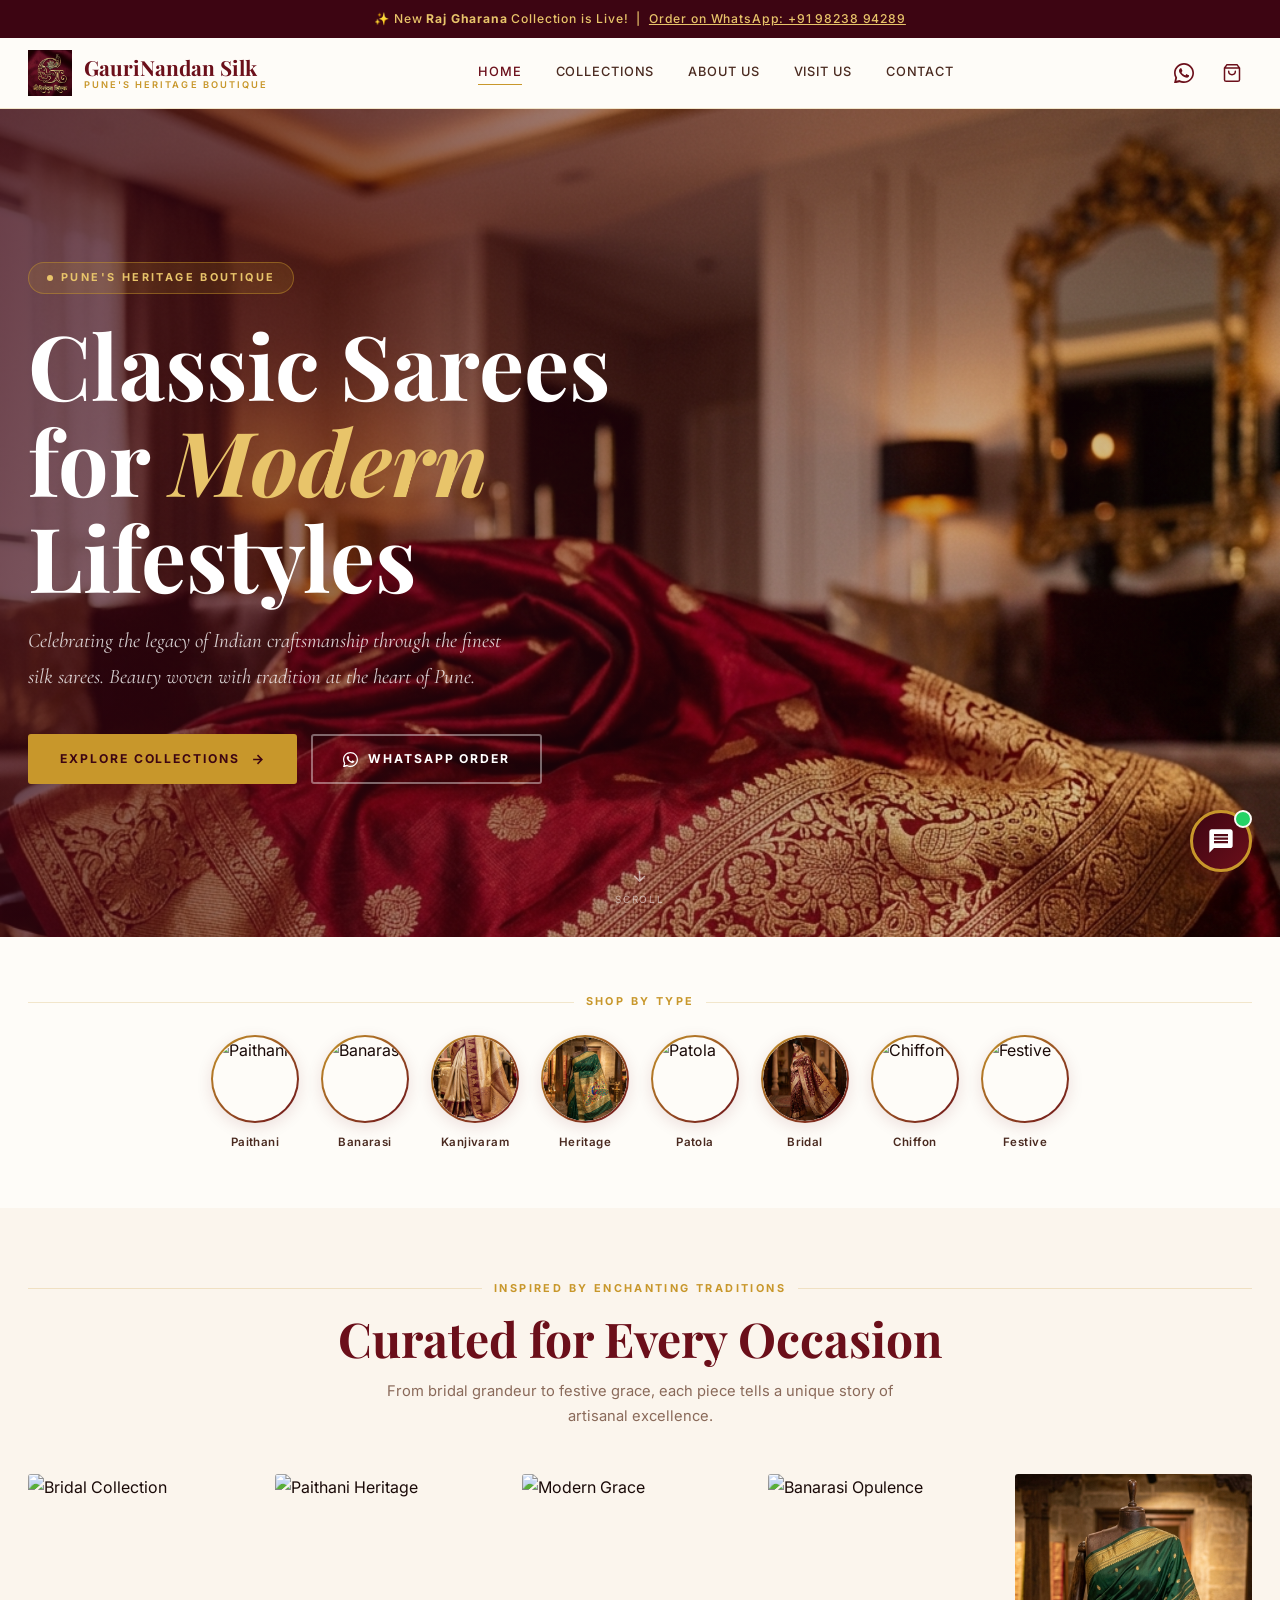
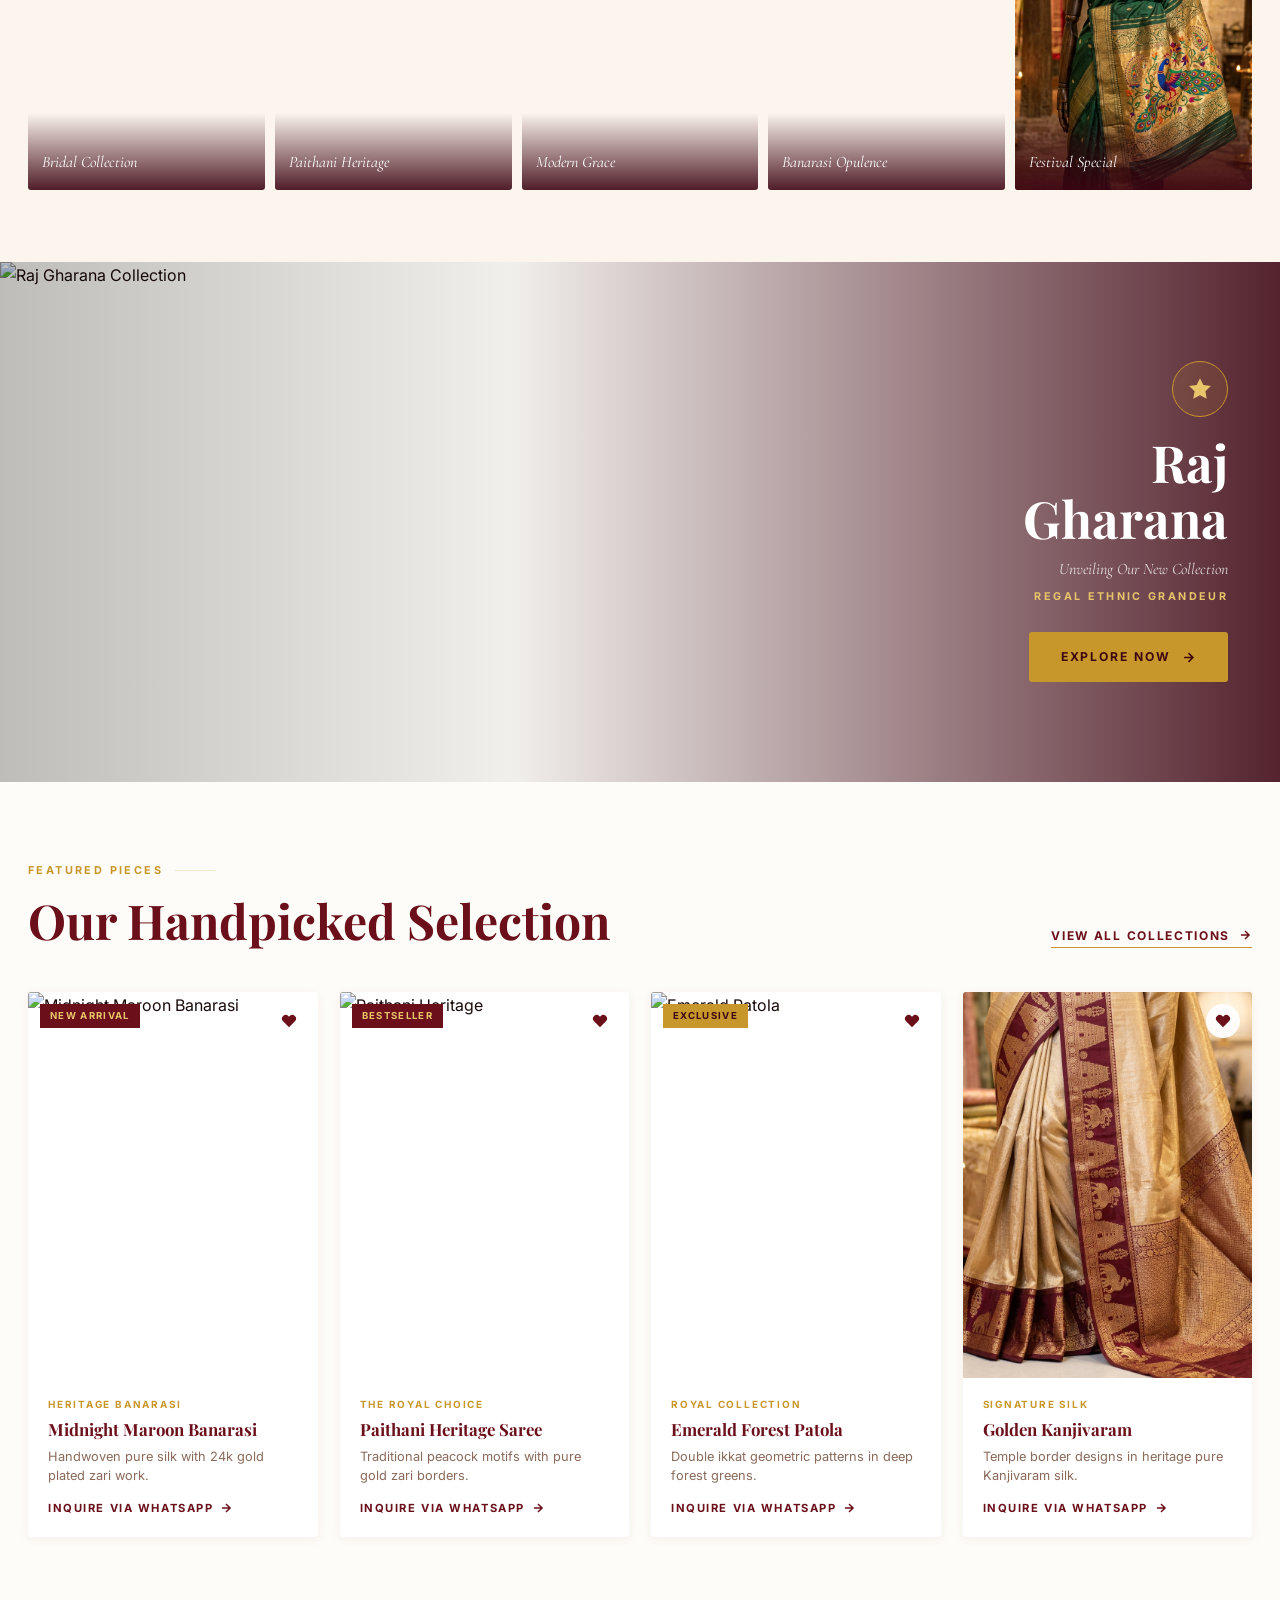
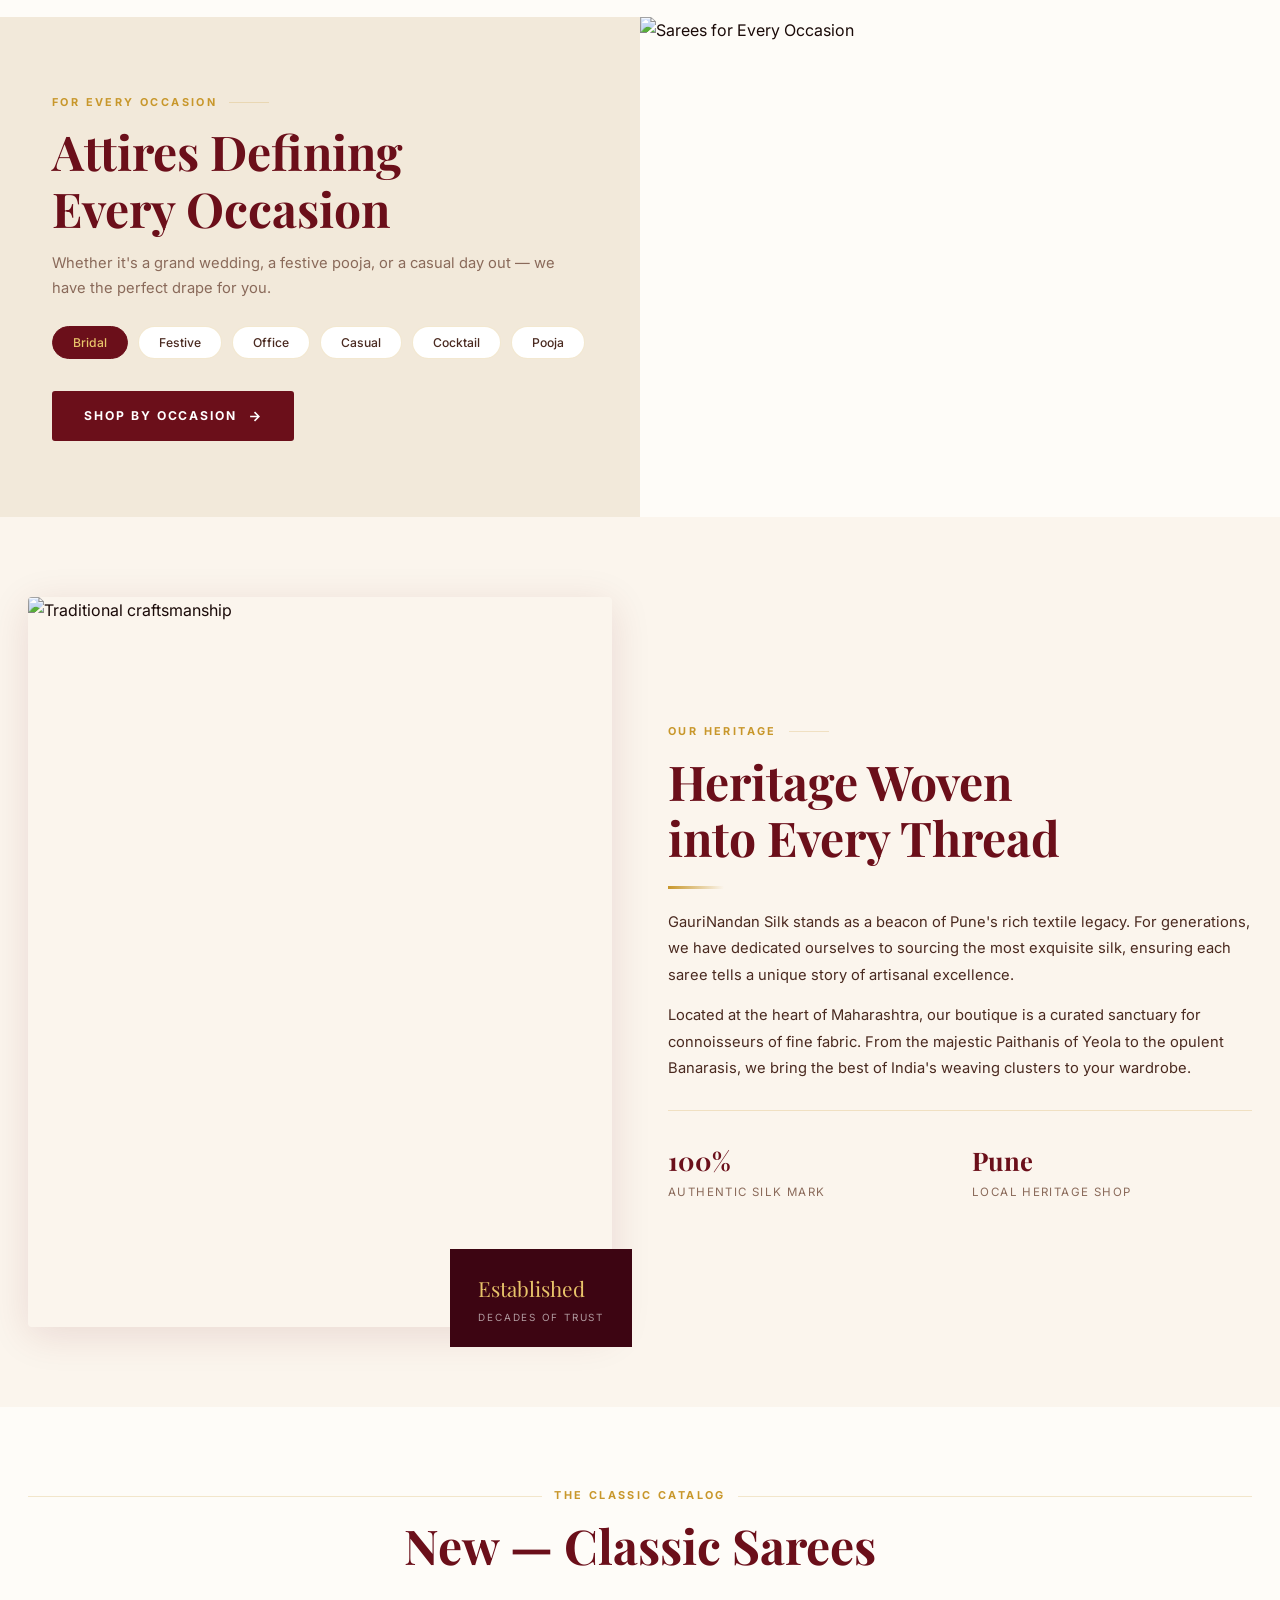
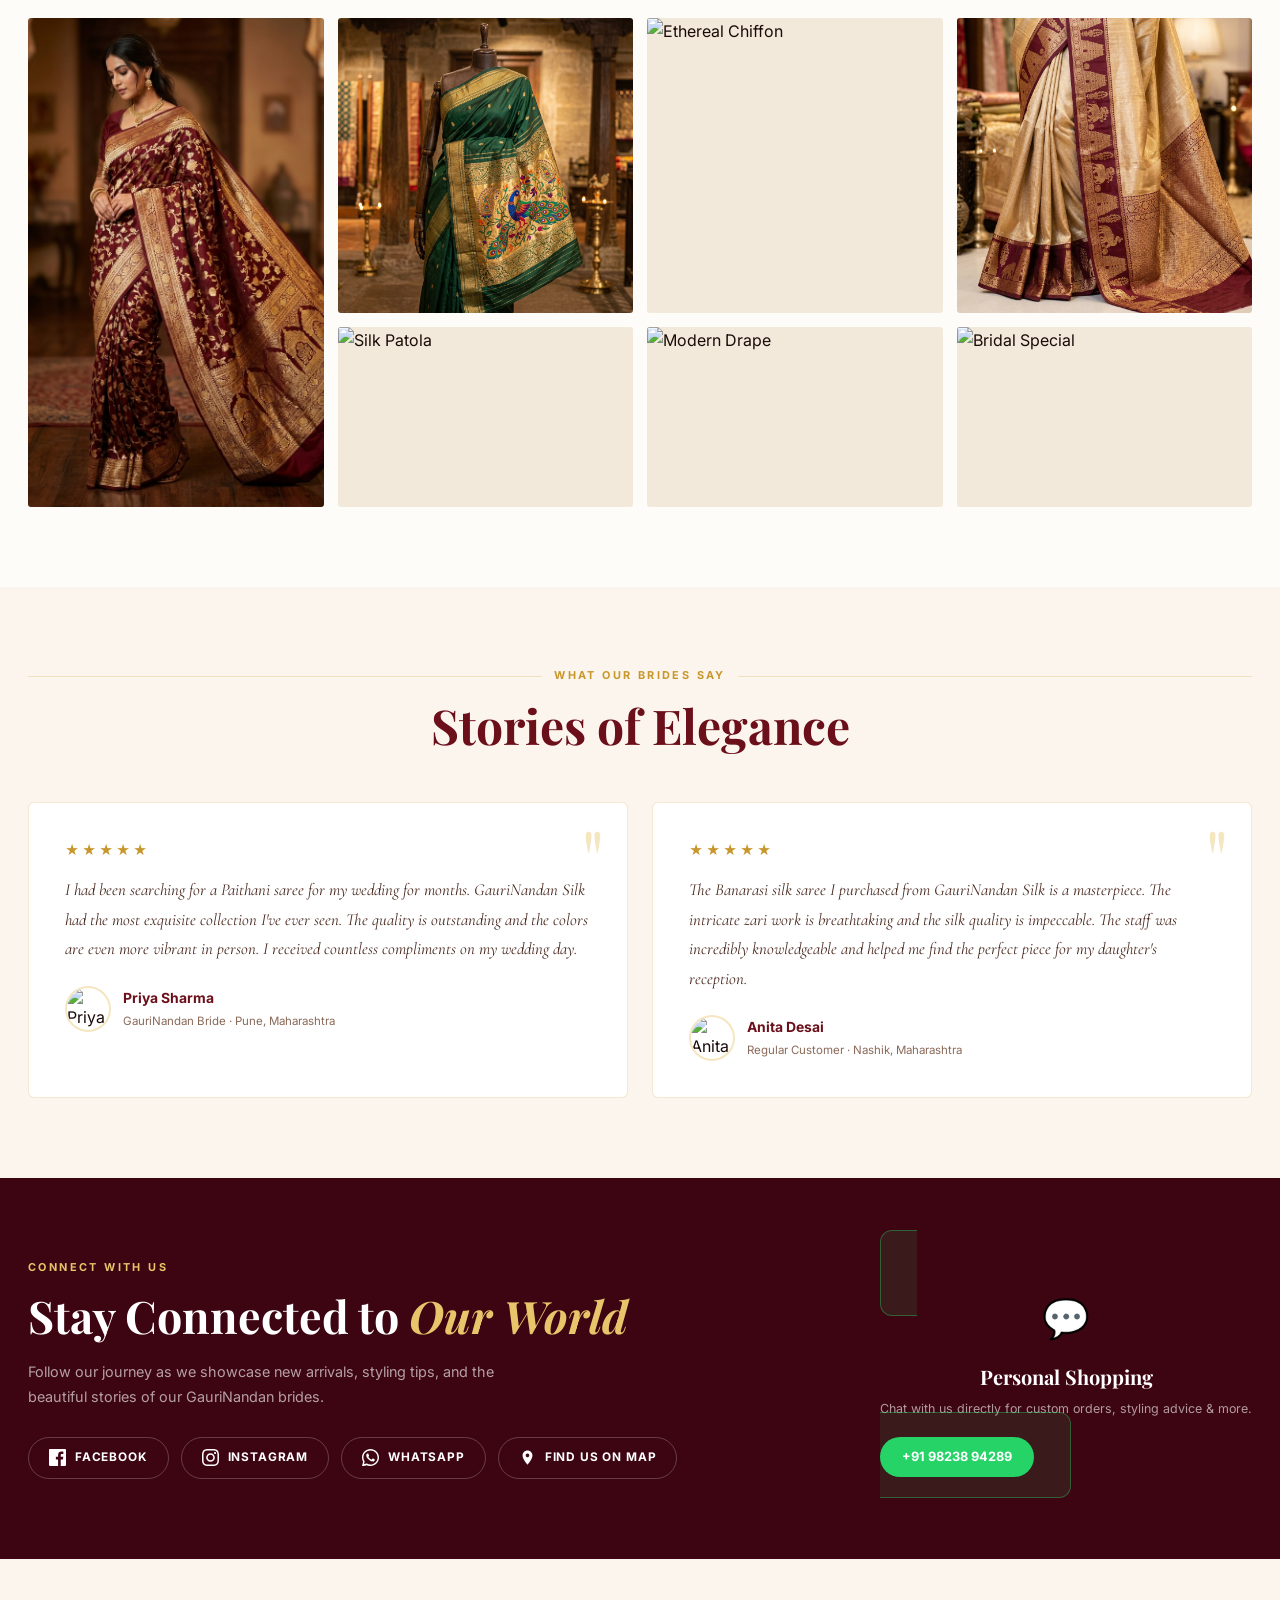
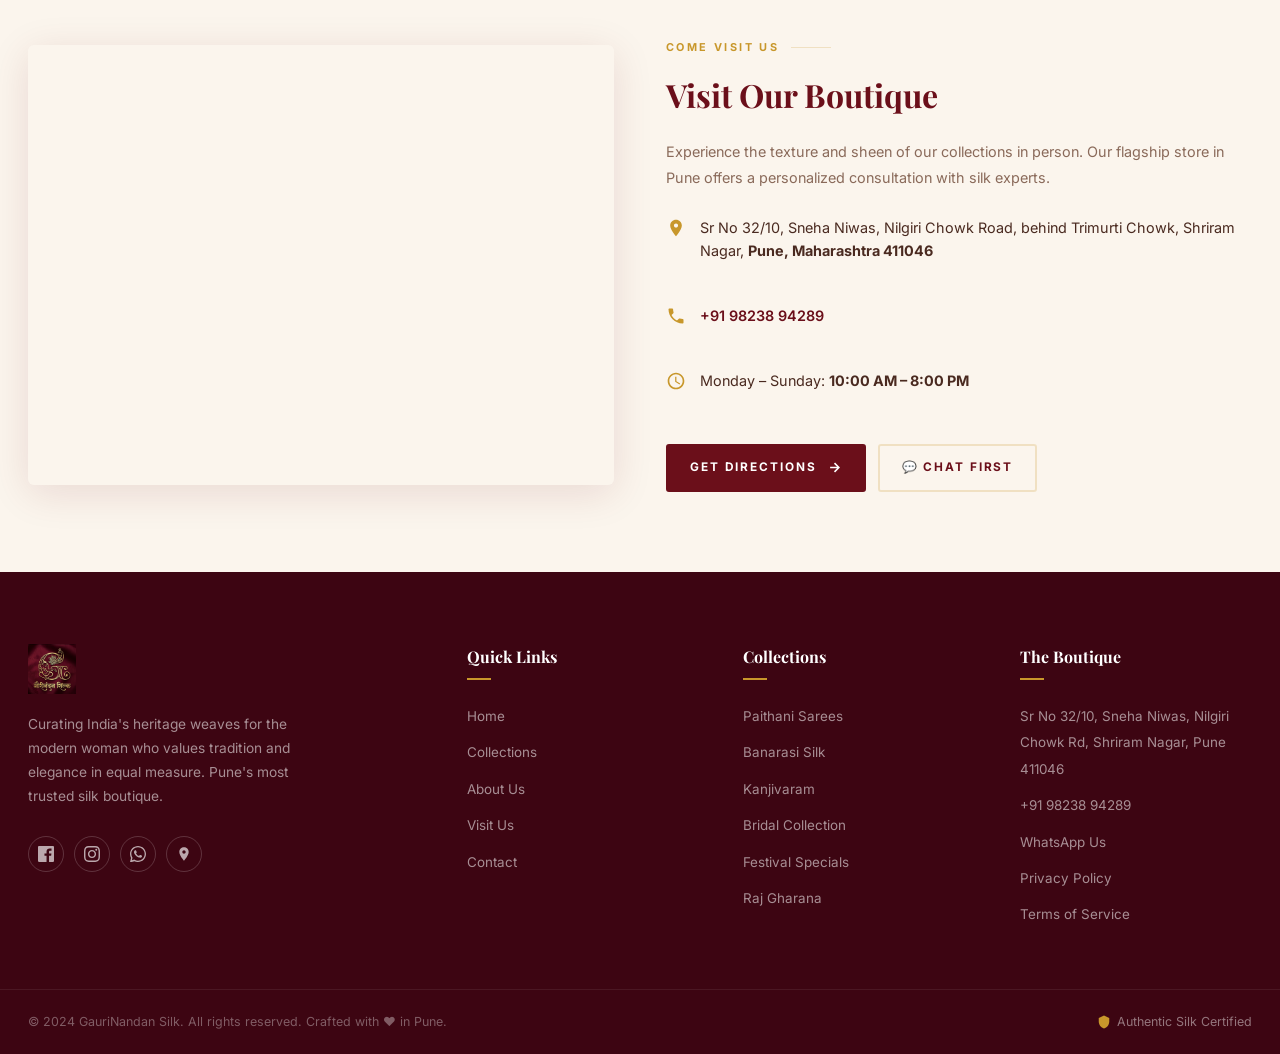
==== commit 5b14b481: "final best ok" ====
--- a/index.html
+++ b/index.html
@@ -1,347 +1,972 @@
 <!DOCTYPE html>
-
-<html class="light" lang="en"><head>
-<meta charset="utf-8"/>
-<meta content="width=device-width, initial-scale=1.0" name="viewport"/>
-<title>GauriNandan Silk | The Art of Timeless Elegance</title>
-<link href="https://fonts.googleapis.com/css2?family=Noto+Serif:wght@400;700&amp;family=Manrope:wght@400;500;700&amp;display=swap" rel="stylesheet"/>
-<link href="https://fonts.googleapis.com/css2?family=Material+Symbols+Outlined:wght,FILL@100..700,0..1&amp;display=swap" rel="stylesheet"/>
-<script src="https://cdn.tailwindcss.com?plugins=forms,container-queries"></script>
-<script id="tailwind-config">
-      tailwind.config = {
-        darkMode: "class",
-        theme: {
-          extend: {
-            "colors": {
-                    "primary-fixed": "#ffdadc",
-                    "surface-container-low": "#fff1ec",
-                    "primary-fixed-dim": "#ffb2b9",
-                    "on-secondary-fixed-variant": "#5c4200",
-                    "surface-dim": "#ffd0bd",
-                    "inverse-primary": "#ffb2b9",
-                    "surface": "#fff8f6",
-                    "on-primary-fixed-variant": "#792d39",
-                    "tertiary-fixed": "#c8eadf",
-                    "tertiary-fixed-dim": "#adcec3",
-                    "surface-container-lowest": "#ffffff",
-                    "background": "#fff8f6",
-                    "on-error": "#ffffff",
-                    "on-primary": "#ffffff",
-                    "on-background": "#2e1509",
-                    "tertiary-container": "#0a2a23",
-                    "on-surface-variant": "#544244",
-                    "on-primary-container": "#ce707b",
-                    "inverse-surface": "#47291b",
-                    "inverse-on-surface": "#ffede7",
-                    "secondary-fixed": "#ffdea2",
-                    "on-secondary-fixed": "#261900",
-                    "on-primary-fixed": "#3f0110",
-                    "surface-variant": "#ffdbcd",
-                    "primary": "#2a0008",
-                    "outline-variant": "#d9c1c2",
-                    "on-secondary-container": "#785a18",
-                    "on-tertiary": "#ffffff",
-                    "secondary-fixed-dim": "#e8c175",
-                    "secondary": "#775a17",
-                    "on-surface": "#2e1509",
-                    "surface-tint": "#964450",
-                    "error": "#ba1a1a",
-                    "surface-bright": "#fff8f6",
-                    "on-tertiary-container": "#739389",
-                    "error-container": "#ffdad6",
-                    "on-error-container": "#93000a",
-                    "outline": "#877273",
-                    "surface-container-highest": "#ffdbcd",
-                    "on-tertiary-fixed": "#01201a",
-                    "surface-container-high": "#ffe2d7",
-                    "surface-container": "#ffe9e2",
-                    "on-tertiary-fixed-variant": "#2e4c45",
-                    "on-secondary": "#ffffff",
-                    "secondary-container": "#fdd586",
-                    "tertiary": "#00130f",
-                    "primary-container": "#4c0a19"
-            },
-            "borderRadius": {
-                    "DEFAULT": "0.125rem",
-                    "lg": "0.25rem",
-                    "xl": "0.5rem",
-                    "full": "0.75rem"
-            },
-            "fontFamily": {
-                    "headline": ["Noto Serif"],
-                    "body": ["Manrope"],
-                    "label": ["Manrope"]
-            }
-          },
-        },
-      }
-    </script>
-<style>
-        .material-symbols-outlined {
-            font-variation-settings: 'FILL' 0, 'wght' 400, 'GRAD' 0, 'opsz' 24;
-        }
-        .silk-texture {
-            background-image: url("data:image/svg+xml,%3Csvg viewBox='0 0 200 200' xmlns='http://www.w3.org/2000/svg'%3E%3Cfilter id='noiseFilter'%3E%3CfeTurbulence type='fractalNoise' baseFrequency='0.65' numOctaves='3' stitchTiles='stitch'/%3E%3C/filter%3E%3Crect width='100%25' height='100%25' filter='url(%23noiseFilter)'/%3E%3C/svg%3E");
-            opacity: 0.03;
-        }
-    </style>
+<html lang="en">
+<head>
+  <meta charset="UTF-8"/>
+  <meta name="viewport" content="width=device-width, initial-scale=1.0"/>
+  <title>GauriNandan Silk | Classic Sarees for Modern Lifestyles – Pune</title>
+  <meta name="description" content="GauriNandan Silk – Pune's premier silk saree boutique. Explore Paithani, Banarasi, Kanjivaram & more. Visit us or order via WhatsApp: +91 98238 94289."/>
+  <meta name="keywords" content="silk saree Pune, Paithani saree, Banarasi silk, Kanjivaram, GauriNandan Silk"/>
+  <link rel="icon" href="logo.png" type="image/png"/>
+  <link rel="stylesheet" href="gn-shared.css"/>
+  <style>
+    /* ─── HOME-ONLY STYLES ─── */
+
+    /* HERO */
+    #hero {
+      position: relative;
+      height: 92vh;
+      min-height: 540px;
+      display: flex;
+      align-items: center;
+      overflow: hidden;
+    }
+    .hero-bg {
+      position: absolute;
+      inset: 0;
+      width: 100%;
+      height: 100%;
+      object-fit: cover;
+      object-position: center top;
+    }
+    .hero-overlay {
+      position: absolute;
+      inset: 0;
+      background: linear-gradient(108deg, rgba(61,5,18,0.78) 0%, rgba(61,5,18,0.42) 48%, rgba(0,0,0,0.08) 100%);
+    }
+    .hero-content {
+      position: relative;
+      z-index: 2;
+      width: 100%;
+    }
+    .hero-badge {
+      display: inline-flex;
+      align-items: center;
+      gap: 8px;
+      background: rgba(200,151,43,0.15);
+      border: 1px solid rgba(200,151,43,0.45);
+      color: var(--gold-light);
+      padding: 6px 18px;
+      border-radius: var(--radius-pill);
+      font-size: 0.68rem;
+      letter-spacing: 0.22em;
+      text-transform: uppercase;
+      font-weight: 700;
+      margin-bottom: 22px;
+    }
+    .hero-badge::before {
+      content: '';
+      width: 6px;
+      height: 6px;
+      border-radius: 50%;
+      background: var(--gold-light);
+      animation: dot-pulse 2s infinite;
+    }
+    @keyframes dot-pulse {
+      0%,100%{opacity:1;transform:scale(1)}50%{opacity:0.5;transform:scale(1.4)}
+    }
+    .hero-title {
+      font-family: 'Playfair Display', serif;
+      font-size: clamp(2.6rem, 7vw, 5.6rem);
+      font-weight: 700;
+      color: #fff;
+      line-height: 1.07;
+      margin-bottom: 20px;
+      max-width: 680px;
+    }
+    .hero-title .gold { color: var(--gold-light); font-style: italic; }
+    .hero-subtitle {
+      font-family: 'Cormorant Garamond', serif;
+      font-size: clamp(1rem, 2vw, 1.3rem);
+      color: rgba(255,255,255,0.8);
+      max-width: 500px;
+      margin-bottom: 40px;
+      font-style: italic;
+      line-height: 1.7;
+    }
+    .hero-btns { display: flex; flex-wrap: wrap; gap: 14px; }
+    .hero-scroll {
+      position: absolute;
+      bottom: 30px;
+      left: 50%;
+      transform: translateX(-50%);
+      z-index: 2;
+      display: flex;
+      flex-direction: column;
+      align-items: center;
+      gap: 6px;
+      color: rgba(255,255,255,0.55);
+      font-size: 0.62rem;
+      letter-spacing: 0.2em;
+      text-transform: uppercase;
+      animation: scroll-bounce 2.5s ease-in-out infinite;
+    }
+    .hero-scroll svg { width: 18px; height: 18px; stroke: currentColor; fill: none; stroke-width: 2; }
+    @keyframes scroll-bounce {
+      0%,100%{transform:translateX(-50%) translateY(0)}
+      50%{transform:translateX(-50%) translateY(9px)}
+    }
+
+    /* CATEGORIES */
+    #categories { padding: 56px 0 44px; background: var(--off-white); }
+    .cat-scroll {
+      display: flex;
+      gap: 22px;
+      overflow-x: auto;
+      padding: 12px 28px 12px;
+      scrollbar-width: none;
+      justify-content: center;
+      flex-wrap: wrap;
+    }
+    .cat-scroll::-webkit-scrollbar { display: none; }
+    .cat-item {
+      display: flex;
+      flex-direction: column;
+      align-items: center;
+      gap: 10px;
+      flex-shrink: 0;
+      cursor: pointer;
+      transition: var(--transition);
+    }
+    .cat-item:hover { transform: translateY(-4px); }
+    .cat-ring {
+      width: 88px;
+      height: 88px;
+      border-radius: 50%;
+      overflow: hidden;
+      background: linear-gradient(var(--off-white), var(--off-white)) padding-box,
+                  linear-gradient(135deg, var(--gold), var(--maroon)) border-box;
+      border: 2.5px solid transparent;
+      box-shadow: 0 4px 16px rgba(107,15,26,0.12);
+    }
+    .cat-ring img { width:100%; height:100%; object-fit:cover; border-radius:50%; transition:transform 0.5s; }
+    .cat-item:hover .cat-ring img { transform: scale(1.1); }
+    .cat-name { font-size:0.72rem; font-weight:600; color:var(--text-mid); letter-spacing:0.04em; text-align:center; }
+
+    /* INSPIRED GRID */
+    #inspired { background: var(--cream); padding: 72px 0; }
+    .inspired-header { text-align: center; margin-bottom: 44px; }
+    .inspired-grid {
+      display: grid;
+      grid-template-columns: repeat(5, 1fr);
+      gap: 10px;
+    }
+    .insp-card {
+      position: relative;
+      overflow: hidden;
+      border-radius: 3px;
+      aspect-ratio: 3/4;
+      cursor: pointer;
+    }
+    .insp-card img { width:100%; height:100%; object-fit:cover; transition:transform 0.7s; }
+    .insp-card:hover img { transform: scale(1.09); }
+    .insp-card-lbl {
+      position: absolute;
+      bottom: 0;
+      left: 0;
+      right: 0;
+      background: linear-gradient(transparent, rgba(61,5,18,0.9));
+      color: #fff;
+      padding: 36px 14px 14px;
+      font-family: 'Cormorant Garamond', serif;
+      font-size: 1rem;
+      font-style: italic;
+    }
+
+    /* RAJ GHARANA BANNER */
+    #raj-banner {
+      position: relative;
+      min-height: 520px;
+      overflow: hidden;
+      display: flex;
+      align-items: center;
+    }
+    .raj-bg { position:absolute; inset:0; width:100%; height:100%; object-fit:cover; object-position:center 25%; }
+    .raj-overlay {
+      position: absolute;
+      inset: 0;
+      background: linear-gradient(90deg, rgba(0,0,0,0.25) 0%, rgba(0,0,0,0.05) 40%, rgba(61,5,18,0.88) 100%);
+    }
+    .raj-content {
+      position: relative;
+      z-index: 2;
+      margin-left: auto;
+      max-width: 420px;
+      padding: 60px 52px 60px 24px;
+      text-align: right;
+    }
+    .raj-crown {
+      display: inline-flex;
+      align-items: center;
+      justify-content: center;
+      width: 56px;
+      height: 56px;
+      border-radius: 50%;
+      border: 1.5px solid var(--gold);
+      background: rgba(200,151,43,0.12);
+      margin-bottom: 18px;
+      margin-left: auto;
+    }
+    .raj-crown svg { width: 26px; height: 26px; fill: var(--gold-light); }
+    .raj-title {
+      font-family: 'Playfair Display', serif;
+      font-size: clamp(2.2rem, 5vw, 3.2rem);
+      font-weight: 700;
+      color: #fff;
+      line-height: 1.08;
+      margin-bottom: 10px;
+    }
+    .raj-sub { font-family:'Cormorant Garamond',serif; font-style:italic; color:rgba(255,255,255,0.8); font-size:1rem; margin-bottom:6px; }
+    .raj-tag { font-size:0.67rem; letter-spacing:0.22em; text-transform:uppercase; color:var(--gold-light); font-weight:700; margin-bottom:26px; }
+
+    /* SHOWCASE */
+    #showcase { background: var(--off-white); padding: 80px 0; }
+    .showcase-hdr {
+      display: flex;
+      align-items: flex-end;
+      justify-content: space-between;
+      margin-bottom: 44px;
+      flex-wrap: wrap;
+      gap: 16px;
+    }
+    .products-grid {
+      display: grid;
+      grid-template-columns: repeat(4, 1fr);
+      gap: 22px;
+    }
+
+    /* OCCASION SPLIT */
+    #occasion { display: grid; grid-template-columns: 1fr 1fr; min-height: 500px; }
+    .occ-left {
+      background: var(--cream-dark);
+      padding: 72px 52px;
+      display: flex;
+      flex-direction: column;
+      justify-content: center;
+    }
+    .occ-chips { display:flex; flex-wrap:wrap; gap:10px; margin-top:24px; }
+    .occ-chip {
+      padding:8px 20px; border:1.5px solid var(--border); border-radius:var(--radius-pill);
+      font-size:0.76rem; font-weight:500; color:var(--text-mid); background:#fff;
+      cursor:pointer; transition:var(--transition);
+    }
+    .occ-chip:hover, .occ-chip.active { background:var(--maroon); color:var(--gold-light); border-color:var(--maroon); }
+    .occ-right { position:relative; overflow:hidden; }
+    .occ-right img { width:100%; height:100%; object-fit:cover; transition:transform 0.8s; }
+    .occ-right:hover img { transform:scale(1.04); }
+
+    /* ABOUT */
+    #about { background:var(--cream); padding:80px 0; }
+    .about-grid { display:grid; grid-template-columns:1fr 1fr; gap:56px; align-items:center; }
+    .about-img-wrap { position:relative; }
+    .about-img-wrap img { width:100%; aspect-ratio:4/5; object-fit:cover; border-radius:4px; box-shadow:var(--shadow); }
+    .about-badge {
+      position:absolute; bottom:-20px; right:-20px;
+      background:var(--maroon-deep); padding:22px 28px;
+    }
+    .about-badge-title { font-family:'Playfair Display',serif; color:var(--gold-light); font-size:1.3rem; }
+    .about-badge-sub { font-size:0.62rem; color:rgba(255,255,255,0.6); letter-spacing:0.18em; text-transform:uppercase; margin-top:4px; }
+    .about-stats {
+      display:grid; grid-template-columns:1fr 1fr; gap:24px;
+      border-top:1px solid var(--border); padding-top:28px; margin-top:28px;
+    }
+    .stat-val { font-family:'Playfair Display',serif; font-size:1.6rem; color:var(--maroon); font-weight:700; }
+    .stat-lbl { font-size:0.72rem; color:var(--text-light); text-transform:uppercase; letter-spacing:0.12em; margin-top:2px; }
+    .divider-line { width:56px; height:3px; background:linear-gradient(90deg,var(--gold),transparent); margin:20px 0; }
+
+    /* CLASSICS GRID */
+    #classics { background:var(--off-white); padding:80px 0; }
+    .classics-header { text-align:center; margin-bottom:44px; }
+    .classics-grid {
+      display:grid;
+      grid-template-columns: repeat(4,1fr);
+      grid-template-rows: auto auto;
+      gap:14px;
+    }
+    .classics-grid .cl-card:first-child { grid-row:span 2; }
+    .cl-card {
+      position:relative; overflow:hidden; border-radius:3px; cursor:pointer; background:var(--cream-dark);
+    }
+    .cl-card img { width:100%; height:100%; object-fit:cover; transition:transform 0.7s; min-height:180px; display:block; }
+    .cl-card:hover img { transform:scale(1.07); }
+    .cl-overlay {
+      position:absolute; inset:0;
+      background:linear-gradient(transparent 40%, rgba(61,5,18,0.78));
+      opacity:0; transition:opacity 0.4s;
+      display:flex; align-items:flex-end; padding:16px;
+    }
+    .cl-card:hover .cl-overlay { opacity:1; }
+    .cl-overlay span { font-family:'Cormorant Garamond',serif; font-size:1.05rem; color:#fff; font-style:italic; }
+
+    /* TESTIMONIALS */
+    #testimonials { background:var(--cream); padding:80px 0; }
+    .test-header { text-align:center; margin-bottom:48px; }
+    .test-grid { display:grid; grid-template-columns:repeat(2,1fr); gap:24px; }
+    .test-card {
+      background:#fff; border:1px solid var(--border); border-radius:var(--radius);
+      padding:36px; position:relative; transition:var(--transition);
+    }
+    .test-card:hover { box-shadow:var(--shadow); transform:translateY(-4px); }
+    .test-quote { font-family:'Playfair Display',serif; font-size:5rem; color:var(--gold-pale); line-height:1; position:absolute; top:14px; right:22px; }
+    .test-stars { color:var(--gold); font-size:0.85rem; letter-spacing:3px; margin-bottom:14px; }
+    .test-text {
+      font-family:'Cormorant Garamond',serif; font-size:1.05rem;
+      color:var(--text-mid); font-style:italic; line-height:1.75;
+      margin-bottom:22px; position:relative; z-index:1;
+    }
+    .test-author { display:flex; align-items:center; gap:12px; }
+    .test-avatar { width:46px; height:46px; border-radius:50%; object-fit:cover; border:2px solid var(--gold-pale); }
+    .test-name { font-weight:700; font-size:0.87rem; color:var(--maroon); }
+    .test-detail { font-size:0.72rem; color:var(--text-light); margin-top:2px; }
+
+    /* SOCIAL CTA */
+    #social-cta { background:var(--maroon-deep); padding:80px 0; }
+    .social-inner { display:flex; align-items:center; justify-content:space-between; flex-wrap:wrap; gap:40px; }
+    .social-text .s-eyebrow { font-size:0.68rem; font-weight:700; letter-spacing:0.22em; text-transform:uppercase; color:var(--gold-light); margin-bottom:12px; }
+    .social-text h2 { font-family:'Playfair Display',serif; font-size:clamp(1.6rem,3.5vw,2.8rem); color:#fff; line-height:1.2; margin-bottom:16px; }
+    .social-text h2 em { color:var(--gold-light); font-style:italic; }
+    .social-text p { color:rgba(255,255,255,0.62); font-size:0.9rem; max-width:480px; line-height:1.75; }
+    .soc-btn-row { display:flex; gap:12px; margin-top:28px; flex-wrap:wrap; }
+    .soc-pill {
+      display:flex; align-items:center; gap:9px;
+      padding:10px 20px; border-radius:var(--radius-pill);
+      font-size:0.74rem; font-weight:700; letter-spacing:0.07em; text-transform:uppercase;
+      border:1.5px solid rgba(255,255,255,0.22); color:#fff; transition:var(--transition);
+    }
+    .soc-pill:hover { transform:translateY(-2px); }
+    .soc-pill.fb:hover  { border-color:#1877f2; color:#7fb3ff; }
+    .soc-pill.ig:hover  { border-color:#e1306c; color:#f7819c; }
+    .soc-pill.wa:hover  { border-color:#25d366; color:#6fefaa; }
+    .soc-pill.map:hover { border-color:#ea4335; color:#ff8f85; }
+    .soc-pill svg { width:17px; height:17px; fill:currentColor; flex-shrink:0; }
+    .wa-card {
+      background:rgba(37,211,102,0.1); border:1.5px solid rgba(37,211,102,0.38);
+      border-radius:var(--radius-lg); padding:32px 36px; text-align:center;
+      transition:var(--transition); min-width:240px;
+    }
+    .wa-card:hover { background:rgba(37,211,102,0.2); transform:translateY(-5px); box-shadow:0 16px 48px rgba(37,211,102,0.18); }
+    .wa-emoji { font-size:2.4rem; margin-bottom:10px; }
+    .wa-card h3 { font-family:'Playfair Display',serif; font-size:1.25rem; color:#fff; margin-bottom:6px; }
+    .wa-card p { font-size:0.78rem; color:rgba(255,255,255,0.6); }
+    .wa-number { display:inline-block; background:#25d366; color:#fff; padding:9px 22px; border-radius:var(--radius-pill); font-size:0.8rem; font-weight:700; margin-top:18px; }
+
+    /* VISIT */
+    #visit { background:var(--cream); padding:80px 0; }
+    .visit-grid { display:grid; grid-template-columns:1fr 1fr; gap:52px; align-items:center; }
+    .visit-map-wrap { border-radius:var(--radius); overflow:hidden; aspect-ratio:4/3; box-shadow:var(--shadow); }
+    .visit-map-wrap iframe { width:100%; height:100%; border:0; }
+    .visit-details h3 { font-family:'Playfair Display',serif; font-size:2rem; color:var(--maroon); margin-bottom:18px; }
+    .visit-details p { font-size:0.9rem; color:var(--text-light); line-height:1.75; margin-bottom:26px; }
+    .visit-item { display:flex; gap:14px; margin-bottom:16px; align-items:flex-start; }
+    .visit-item svg { width:20px; height:20px; fill:var(--gold); flex-shrink:0; margin-top:2px; }
+    .visit-item p { font-size:0.9rem; color:var(--text-mid); line-height:1.6; }
+    .visit-btns { display:flex; gap:12px; flex-wrap:wrap; margin-top:26px; }
+
+    /* ── RESPONSIVE ── */
+    @media (max-width:1100px) {
+      .products-grid { grid-template-columns:repeat(2,1fr); }
+      .inspired-grid { grid-template-columns:repeat(3,1fr); }
+      .inspired-grid .insp-card:nth-child(4),
+      .inspired-grid .insp-card:nth-child(5) { display:none; }
+      .classics-grid { grid-template-columns:repeat(2,1fr); }
+      .classics-grid .cl-card:first-child { grid-row:auto; }
+    }
+    @media (max-width:900px) {
+      .about-grid { grid-template-columns:1fr; }
+      .about-badge { display:none; }
+      #occasion { grid-template-columns:1fr; }
+      .occ-right { min-height:300px; }
+      .occ-left { padding:48px 28px; }
+      .visit-grid { grid-template-columns:1fr; }
+      .test-grid { grid-template-columns:1fr; }
+    }
+    @media (max-width:768px) {
+      #hero { height: 85vh; min-height: 500px; }
+      .hero-title { font-size:2.4rem; }
+      .inspired-grid { grid-template-columns:repeat(2,1fr); }
+      .inspired-grid .insp-card:nth-child(n+3) { display:none; }
+      .raj-content { padding:40px 24px; max-width:100%; margin:0; text-align:center; }
+      .raj-content .raj-crown { margin:0 auto 16px; }
+      .raj-content .btn { margin:0 auto; }
+      .hero-btns { flex-direction:column; }
+      .hero-btns .btn { width:100%; justify-content:center; }
+      .social-inner { flex-direction:column; align-items:flex-start; }
+      .products-grid { grid-template-columns:repeat(2,1fr); gap:16px; }
+    }
+    @media (max-width:480px) {
+      .products-grid { grid-template-columns:1fr; }
+      .classics-grid { grid-template-columns:1fr 1fr; }
+      .cat-scroll { justify-content:flex-start; }
+      .inspired-grid { grid-template-columns:1fr 1fr; }
+      .inspired-grid .insp-card:nth-child(n+3) { display:none; }
+    }
+  </style>
 </head>
-<body class="bg-background text-on-background font-body selection:bg-secondary-container selection:text-on-secondary-container">
-<!-- TopNavBar -->
-<nav class="bg-white/80 dark:bg-rose-950/80 backdrop-blur-xl flex justify-between items-center px-8 py-4 max-w-full mx-auto docked full-width top-0 sticky z-50">
-<div class="flex items-center gap-4">
-<img alt="GauriNandan Silk Logo" class="h-12 w-auto" data-alt="Official logo of GauriNandan Silk featuring intricate traditional motifs like a peacock and Ganesha in deep maroon and gold" src="https://lh3.googleusercontent.com/aida-public/[base64]"/>
-<span class="text-2xl font-serif font-bold text-rose-900 dark:text-rose-100 tracking-tighter">GauriNandan Silk</span>
+<body>
+
+<!-- ANNOUNCEMENT -->
+<div id="gn-announcement">
+  ✨ New <strong>Raj Gharana</strong> Collection is Live! &nbsp;|&nbsp;
+  <a href="https://wa.me/919823894289" target="_blank">Order on WhatsApp: +91 98238 94289</a>
 </div>
-<div class="hidden md:flex gap-8">
-<a class="text-rose-900 dark:text-amber-400 font-bold border-b-2 border-amber-400 pb-1 font-serif tracking-tight transition-all duration-300" href="index.html">Home</a>
-<a class="text-rose-800/70 dark:text-rose-200/70 hover:text-rose-900 dark:hover:text-rose-100 font-serif tracking-tight hover:opacity-80 transition-all duration-300" href="shop.html">Collections</a>
-<a class="text-rose-800/70 dark:text-rose-200/70 hover:text-rose-900 dark:hover:text-rose-100 font-serif tracking-tight hover:opacity-80 transition-all duration-300" href="#">About Us</a>
-<a class="text-rose-800/70 dark:text-rose-200/70 hover:text-rose-900 dark:hover:text-rose-100 font-serif tracking-tight hover:opacity-80 transition-all duration-300" href="contact.html">Contact</a>
+
+<!-- NAVBAR -->
+<nav id="gn-nav">
+  <div class="nav-inner">
+    <a class="nav-logo" href="index.html">
+      <img src="logo.png" alt="GauriNandan Silk Logo"/>
+      <div class="nav-logo-text">GauriNandan Silk<small>Pune's Heritage Boutique</small></div>
+    </a>
+    <div class="nav-links">
+      <a href="index.html" class="active">Home</a>
+      <a href="shop.html">Collections</a>
+      <a href="#about">About Us</a>
+      <a href="#visit">Visit Us</a>
+      <a href="contact.html">Contact</a>
+    </div>
+    <div class="nav-actions">
+      <a href="https://wa.me/919823894289" target="_blank" class="nav-icon-btn" title="WhatsApp">
+        <svg viewBox="0 0 24 24"><path d="M17.472 14.382c-.297-.149-1.758-.867-2.03-.967-.273-.099-.471-.148-.67.15-.197.297-.767.966-.94 1.164-.173.199-.347.223-.644.075-.297-.15-1.255-.463-2.39-1.475-.883-.788-1.48-1.761-1.653-2.059-.173-.297-.018-.458.13-.606.134-.133.298-.347.446-.52.149-.174.198-.298.298-.497.099-.198.05-.371-.025-.52-.075-.149-.669-1.612-.916-2.207-.242-.579-.487-.5-.669-.51-.173-.008-.371-.01-.57-.01-.198 0-.52.074-.792.372-.272.297-1.04 1.016-1.04 2.479 0 1.462 1.065 2.875 1.213 3.074.149.198 2.096 3.2 5.077 4.487.709.306 1.262.489 1.694.625.712.227 1.36.195 1.871.118.571-.085 1.758-.719 2.006-1.413.248-.694.248-1.289.173-1.413-.074-.124-.272-.198-.57-.347z"/><path d="M12 0C5.373 0 0 5.373 0 12c0 2.127.558 4.123 1.528 5.849L.057 23.854a.5.5 0 00.605.605l6.005-1.471A11.954 11.954 0 0012 24c6.627 0 12-5.373 12-12S18.627 0 12 0zm0 22a9.952 9.952 0 01-5.062-1.38l-.361-.215-3.734.914.915-3.734-.215-.361A9.952 9.952 0 012 12C2 6.477 6.477 2 12 2s10 4.477 10 10-4.477 10-10 10z"/></svg>
+      </a>
+      <a href="cart.html" class="nav-icon-btn" title="Cart">
+        <svg viewBox="0 0 24 24"><path d="M6 2L3 6v14a2 2 0 002 2h14a2 2 0 002-2V6l-3-4zM3 6h18M16 10a4 4 0 01-8 0" stroke="currentColor" stroke-width="1.8" fill="none" stroke-linecap="round"/></svg>
+      </a>
+      <button class="hamburger" id="gn-hamburger" aria-label="Menu">
+        <span></span><span></span><span></span>
+      </button>
+    </div>
+  </div>
+</nav>
+
+<!-- MOBILE NAV -->
+<div id="gn-mobile-nav">
+  <a href="index.html">Home</a>
+  <a href="shop.html">Collections</a>
+  <a href="#about">About Us</a>
+  <a href="#visit">Visit Us</a>
+  <a href="contact.html">Contact</a>
+  <div class="mobile-soc-row">
+    <a class="mobile-soc-btn" href="https://wa.me/919823894289" target="_blank">
+      <svg viewBox="0 0 24 24"><path d="M17.472 14.382c-.297-.149-1.758-.867-2.03-.967-.273-.099-.471-.148-.67.15-.197.297-.767.966-.94 1.164-.173.199-.347.223-.644.075-.297-.15-1.255-.463-2.39-1.475-.883-.788-1.48-1.761-1.653-2.059-.173-.297-.018-.458.13-.606.134-.133.298-.347.446-.52.149-.174.198-.298.298-.497.099-.198.05-.371-.025-.52-.075-.149-.669-1.612-.916-2.207-.242-.579-.487-.5-.669-.51-.173-.008-.371-.01-.57-.01-.198 0-.52.074-.792.372-.272.297-1.04 1.016-1.04 2.479 0 1.462 1.065 2.875 1.213 3.074.149.198 2.096 3.2 5.077 4.487.709.306 1.262.489 1.694.625.712.227 1.36.195 1.871.118.571-.085 1.758-.719 2.006-1.413.248-.694.248-1.289.173-1.413-.074-.124-.272-.198-.57-.347z"/><path d="M12 0C5.373 0 0 5.373 0 12c0 2.127.558 4.123 1.528 5.849L.057 23.854a.5.5 0 00.605.605l6.005-1.471A11.954 11.954 0 0012 24c6.627 0 12-5.373 12-12S18.627 0 12 0zm0 22a9.952 9.952 0 01-5.062-1.38l-.361-.215-3.734.914.915-3.734-.215-.361A9.952 9.952 0 012 12C2 6.477 6.477 2 12 2s10 4.477 10 10-4.477 10-10 10z"/></svg>
+      WhatsApp
+    </a>
+    <a class="mobile-soc-btn" href="https://www.instagram.com/gaurinandan_silk?igsh=MXVwcW5zNHdubG9kYg==" target="_blank">
+      <svg viewBox="0 0 24 24"><path d="M12 2.163c3.204 0 3.584.012 4.85.07 3.252.148 4.771 1.691 4.919 4.919.058 1.265.069 1.645.069 4.849 0 3.205-.012 3.584-.069 4.849-.149 3.225-1.664 4.771-4.919 4.919-1.266.058-1.644.07-4.85.07-3.204 0-3.584-.012-4.849-.07-3.26-.149-4.771-1.699-4.919-4.92-.058-1.265-.07-1.644-.07-4.849 0-3.204.013-3.583.07-4.849.149-3.227 1.664-4.771 4.919-4.919 1.266-.057 1.645-.069 4.849-.069zm0-2.163c-3.259 0-3.667.014-4.947.072-4.358.2-6.78 2.618-6.98 6.98-.059 1.281-.073 1.689-.073 4.948 0 3.259.014 3.668.072 4.948.2 4.358 2.618 6.78 6.98 6.98 1.281.058 1.689.072 4.948.072 3.259 0 3.668-.014 4.948-.072 4.354-.2 6.782-2.618 6.979-6.98.059-1.28.073-1.689.073-4.948 0-3.259-.014-3.667-.072-4.947-.196-4.354-2.617-6.78-6.979-6.98-1.281-.059-1.69-.073-4.949-.073zm0 5.838c-3.403 0-6.162 2.759-6.162 6.162s2.759 6.163 6.162 6.163 6.162-2.759 6.162-6.163-2.759-6.162-6.162-6.162zm0 10.162c-2.209 0-4-1.79-4-4s1.791-4 4-4 4 1.791 4 4-1.791 4-4 4zm6.406-11.845c-.796 0-1.441.645-1.441 1.44s.645 1.44 1.441 1.44c.795 0 1.439-.645 1.439-1.44s-.644-1.44-1.439-1.44z"/></svg>
+      Instagram
+    </a>
+    <a class="mobile-soc-btn" href="https://maps.app.goo.gl/ef2P8LEWgLj3ya296" target="_blank">
+      <svg viewBox="0 0 24 24"><path d="M12 2C8.13 2 5 5.13 5 9c0 5.25 7 13 7 13s7-7.75 7-13c0-3.87-3.13-7-7-7zm0 9.5c-1.38 0-2.5-1.12-2.5-2.5s1.12-2.5 2.5-2.5 2.5 1.12 2.5 2.5-1.12 2.5-2.5 2.5z"/></svg>
+      Find Us
+    </a>
+  </div>
 </div>
-<div class="flex items-center gap-6 text-rose-900 dark:text-rose-100">
-<button class="hover:opacity-80 transition-all duration-300 scale-95 duration-200">
-<span class="material-symbols-outlined" data-icon="favorite">favorite</span>
-</button>
-<button class="hover:opacity-80 transition-all duration-300 scale-95 duration-200">
-<span class="material-symbols-outlined" data-icon="shopping_bag">shopping_bag</span>
-</button>
+
+<!-- ══════════════ HERO ══════════════ -->
+<header id="hero">
+  <img class="hero-bg"
+    src="img/custom/hero.png"
+    alt="GauriNandan Silk – Classic Sarees for Modern Lifestyles"/>
+  <div class="hero-overlay"></div>
+  <div class="hero-content container">
+    <div data-reveal style="transition-delay:0.05s">
+      <div class="hero-badge">Pune's Heritage Boutique</div>
+      <h1 class="hero-title font-serif">
+        Classic Sarees<br/>for <span class="gold">Modern</span><br/>Lifestyles
+      </h1>
+      <p class="hero-subtitle">
+        Celebrating the legacy of Indian craftsmanship through the finest silk sarees. Beauty woven with tradition at the heart of Pune.
+      </p>
+      <div class="hero-btns">
+        <a href="shop.html" class="btn btn-primary">
+          Explore Collections
+          <svg viewBox="0 0 24 24" fill="none" stroke="currentColor" stroke-width="2.5"><path d="M5 12h14M12 5l7 7-7 7"/></svg>
+        </a>
+        <a href="https://wa.me/919823894289" target="_blank" class="btn btn-ghost-white">
+          <svg viewBox="0 0 24 24" style="fill:#fff"><path d="M17.472 14.382c-.297-.149-1.758-.867-2.03-.967-.273-.099-.471-.148-.67.15-.197.297-.767.966-.94 1.164-.173.199-.347.223-.644.075-.297-.15-1.255-.463-2.39-1.475-.883-.788-1.48-1.761-1.653-2.059-.173-.297-.018-.458.13-.606.134-.133.298-.347.446-.52.149-.174.198-.298.298-.497.099-.198.05-.371-.025-.52-.075-.149-.669-1.612-.916-2.207-.242-.579-.487-.5-.669-.51-.173-.008-.371-.01-.57-.01-.198 0-.52.074-.792.372-.272.297-1.04 1.016-1.04 2.479 0 1.462 1.065 2.875 1.213 3.074.149.198 2.096 3.2 5.077 4.487.709.306 1.262.489 1.694.625.712.227 1.36.195 1.871.118.571-.085 1.758-.719 2.006-1.413.248-.694.248-1.289.173-1.413-.074-.124-.272-.198-.57-.347z"/><path d="M12 0C5.373 0 0 5.373 0 12c0 2.127.558 4.123 1.528 5.849L.057 23.854a.5.5 0 00.605.605l6.005-1.471A11.954 11.954 0 0012 24c6.627 0 12-5.373 12-12S18.627 0 12 0zm0 22a9.952 9.952 0 01-5.062-1.38l-.361-.215-3.734.914.915-3.734-.215-.361A9.952 9.952 0 012 12C2 6.477 6.477 2 12 2s10 4.477 10 10-4.477 10-10 10z"/></svg>
+          WhatsApp Order
+        </a>
+      </div>
+    </div>
+  </div>
+  <div class="hero-scroll">
+    <svg viewBox="0 0 24 24"><path d="M12 5v14M5 12l7 7 7-7"/></svg>
+    Scroll
+  </div>
+</header>
+
+<!-- ══════════════ CATEGORIES ══════════════ -->
+<section id="categories">
+  <div class="container">
+    <div class="section-label">Shop by Type</div>
+  </div>
+  <div class="cat-scroll">
+    <a class="cat-item" href="shop.html">
+      <div class="cat-ring"><img src="https://lh3.googleusercontent.com/aida-public/[base64]" alt="Paithani"/></div>
+      <span class="cat-name">Paithani</span>
+    </a>
+    <a class="cat-item" href="shop.html">
+      <div class="cat-ring"><img src="https://lh3.googleusercontent.com/aida-public/[base64]" alt="Banarasi"/></div>
+      <span class="cat-name">Banarasi</span>
+    </a>
+    <a class="cat-item" href="shop.html">
+      <div class="cat-ring"><img src="img/custom/kanjivaram.png" alt="Kanjivaram"/></div>
+      <span class="cat-name">Kanjivaram</span>
+    </a>
+    <a class="cat-item" href="shop.html">
+      <div class="cat-ring"><img src="img/custom/paithani.png" alt="Heritage"/></div>
+      <span class="cat-name">Heritage</span>
+    </a>
+    <a class="cat-item" href="shop.html">
+      <div class="cat-ring"><img src="https://lh3.googleusercontent.com/aida-public/[base64]" alt="Patola"/></div>
+      <span class="cat-name">Patola</span>
+    </a>
+    <a class="cat-item" href="shop.html">
+      <div class="cat-ring"><img src="img/custom/banarasi.png" alt="Bridal"/></div>
+      <span class="cat-name">Bridal</span>
+    </a>
+    <a class="cat-item" href="shop.html">
+      <div class="cat-ring"><img src="https://lh3.googleusercontent.com/aida-public/[base64]" alt="Chiffon"/></div>
+      <span class="cat-name">Chiffon</span>
+    </a>
+    <a class="cat-item" href="shop.html">
+      <div class="cat-ring"><img src="https://lh3.googleusercontent.com/aida-public/[base64]" alt="Festive"/></div>
+      <span class="cat-name">Festive</span>
+    </a>
+  </div>
+</section>
+
+<!-- ══════════════ INSPIRED BY ══════════════ -->
+<section id="inspired">
+  <div class="container">
+    <div class="inspired-header" data-reveal>
+      <div class="section-label">Inspired by Enchanting Traditions</div>
+      <h2 class="section-h2">Curated for Every Occasion</h2>
+      <p class="section-sub" style="margin:12px auto 0;">From bridal grandeur to festive grace, each piece tells a unique story of artisanal excellence.</p>
+    </div>
+    <div class="inspired-grid">
+      <a class="insp-card" href="shop.html" data-reveal style="transition-delay:.05s">
+        <img src="https://lh3.googleusercontent.com/aida-public/[base64]" alt="Bridal Collection"/>
+        <div class="insp-card-lbl">Bridal Collection</div>
+      </a>
+      <a class="insp-card" href="shop.html" data-reveal style="transition-delay:.1s">
+        <img src="https://lh3.googleusercontent.com/aida-public/[base64]" alt="Paithani Heritage"/>
+        <div class="insp-card-lbl">Paithani Heritage</div>
+      </a>
+      <a class="insp-card" href="shop.html" data-reveal style="transition-delay:.15s">
+        <img src="https://lh3.googleusercontent.com/aida-public/[base64]" alt="Modern Grace"/>
+        <div class="insp-card-lbl">Modern Grace</div>
+      </a>
+      <a class="insp-card" href="shop.html" data-reveal style="transition-delay:.2s">
+        <img src="https://lh3.googleusercontent.com/aida-public/[base64]" alt="Banarasi Opulence"/>
+        <div class="insp-card-lbl">Banarasi Opulence</div>
+      </a>
+      <a class="insp-card" href="shop.html" data-reveal style="transition-delay:.25s">
+        <img src="img/custom/paithani.png" alt="Festival Special"/>
+        <div class="insp-card-lbl">Festival Special</div>
+      </a>
+    </div>
+  </div>
+</section>
+
+<!-- ══════════════ RAJ GHARANA BANNER ══════════════ -->
+<section id="raj-banner">
+  <img class="raj-bg" src="https://lh3.googleusercontent.com/aida-public/[base64]" alt="Raj Gharana Collection"/>
+  <div class="raj-overlay"></div>
+  <div class="raj-content" data-reveal>
+    <div class="raj-crown">
+      <svg viewBox="0 0 24 24"><path d="M12 2l3.09 6.26L22 9.27l-5 4.87 1.18 6.88L12 17.77l-6.18 3.25L7 14.14 2 9.27l6.91-1.01L12 2z"/></svg>
+    </div>
+    <h2 class="raj-title font-serif">Raj<br/>Gharana</h2>
+    <p class="raj-sub">Unveiling Our New Collection</p>
+    <p class="raj-tag">Regal Ethnic Grandeur</p>
+    <a href="shop.html" class="btn btn-primary">
+      Explore Now
+      <svg viewBox="0 0 24 24" fill="none" stroke="currentColor" stroke-width="2.5"><path d="M5 12h14M12 5l7 7-7 7"/></svg>
+    </a>
+  </div>
+</section>
+
+<!-- ══════════════ PRODUCT SHOWCASE ══════════════ -->
+<section id="showcase">
+  <div class="container">
+    <div class="showcase-hdr" data-reveal>
+      <div>
+        <div class="section-label left">Featured Pieces</div>
+        <h2 class="section-h2">Our Handpicked Selection</h2>
+      </div>
+      <a href="shop.html" style="display:flex;align-items:center;gap:8px;font-size:0.75rem;font-weight:700;letter-spacing:.14em;text-transform:uppercase;color:var(--maroon);border-bottom:1.5px solid var(--gold);padding-bottom:2px;transition:var(--transition);">
+        View All Collections
+        <svg viewBox="0 0 24 24" fill="none" stroke="currentColor" stroke-width="2.5" style="width:14px;height:14px"><path d="M5 12h14M12 5l7 7-7 7"/></svg>
+      </a>
+    </div>
+    <div class="products-grid">
+      <!-- P1 -->
+      <div class="product-card" data-reveal style="transition-delay:.05s">
+        <div class="product-img-wrap">
+          <img src="https://lh3.googleusercontent.com/aida-public/[base64]" alt="Midnight Maroon Banarasi"/>
+          <span class="product-badge">New Arrival</span>
+          <button class="product-wish" aria-label="Wishlist"><svg viewBox="0 0 24 24"><path d="M20.84 4.61a5.5 5.5 0 0 0-7.78 0L12 5.67l-1.06-1.06a5.5 5.5 0 0 0-7.78 7.78l1.06 1.06L12 21.23l7.78-7.78 1.06-1.06a5.5 5.5 0 0 0 0-7.78z"/></svg></button>
+        </div>
+        <div class="product-info">
+          <p class="product-cat">Heritage Banarasi</p>
+          <h3 class="product-name font-serif">Midnight Maroon Banarasi</h3>
+          <p class="product-desc">Handwoven pure silk with 24k gold plated zari work.</p>
+          <a href="https://wa.me/919823894289?text=Interested%20in%20Midnight%20Maroon%20Banarasi" target="_blank" class="product-inquire">
+            Inquire via WhatsApp
+            <svg viewBox="0 0 24 24"><path d="M5 12h14M12 5l7 7-7 7"/></svg>
+          </a>
+        </div>
+      </div>
+      <!-- P2 -->
+      <div class="product-card" data-reveal style="transition-delay:.1s">
+        <div class="product-img-wrap">
+          <img src="https://lh3.googleusercontent.com/aida-public/[base64]" alt="Paithani Heritage"/>
+          <span class="product-badge">Bestseller</span>
+          <button class="product-wish" aria-label="Wishlist"><svg viewBox="0 0 24 24"><path d="M20.84 4.61a5.5 5.5 0 0 0-7.78 0L12 5.67l-1.06-1.06a5.5 5.5 0 0 0-7.78 7.78l1.06 1.06L12 21.23l7.78-7.78 1.06-1.06a5.5 5.5 0 0 0 0-7.78z"/></svg></button>
+        </div>
+        <div class="product-info">
+          <p class="product-cat">The Royal Choice</p>
+          <h3 class="product-name font-serif">Paithani Heritage Saree</h3>
+          <p class="product-desc">Traditional peacock motifs with pure gold zari borders.</p>
+          <a href="https://wa.me/919823894289?text=Interested%20in%20Paithani%20Heritage%20Saree" target="_blank" class="product-inquire">
+            Inquire via WhatsApp
+            <svg viewBox="0 0 24 24"><path d="M5 12h14M12 5l7 7-7 7"/></svg>
+          </a>
+        </div>
+      </div>
+      <!-- P3 -->
+      <div class="product-card" data-reveal style="transition-delay:.15s">
+        <div class="product-img-wrap">
+          <img src="https://lh3.googleusercontent.com/aida-public/[base64]" alt="Emerald Patola"/>
+          <span class="product-badge gold">Exclusive</span>
+          <button class="product-wish" aria-label="Wishlist"><svg viewBox="0 0 24 24"><path d="M20.84 4.61a5.5 5.5 0 0 0-7.78 0L12 5.67l-1.06-1.06a5.5 5.5 0 0 0-7.78 7.78l1.06 1.06L12 21.23l7.78-7.78 1.06-1.06a5.5 5.5 0 0 0 0-7.78z"/></svg></button>
+        </div>
+        <div class="product-info">
+          <p class="product-cat">Royal Collection</p>
+          <h3 class="product-name font-serif">Emerald Forest Patola</h3>
+          <p class="product-desc">Double ikkat geometric patterns in deep forest greens.</p>
+          <a href="https://wa.me/919823894289?text=Interested%20in%20Emerald%20Forest%20Patola" target="_blank" class="product-inquire">
+            Inquire via WhatsApp
+            <svg viewBox="0 0 24 24"><path d="M5 12h14M12 5l7 7-7 7"/></svg>
+          </a>
+        </div>
+      </div>
+      <!-- P4 -->
+      <div class="product-card" data-reveal style="transition-delay:.2s">
+        <div class="product-img-wrap">
+          <img src="img/custom/kanjivaram.png" alt="Kanjivaram"/>
+          <button class="product-wish" aria-label="Wishlist"><svg viewBox="0 0 24 24"><path d="M20.84 4.61a5.5 5.5 0 0 0-7.78 0L12 5.67l-1.06-1.06a5.5 5.5 0 0 0-7.78 7.78l1.06 1.06L12 21.23l7.78-7.78 1.06-1.06a5.5 5.5 0 0 0 0-7.78z"/></svg></button>
+        </div>
+        <div class="product-info">
+          <p class="product-cat">Signature Silk</p>
+          <h3 class="product-name font-serif">Golden Kanjivaram</h3>
+          <p class="product-desc">Temple border designs in heritage pure Kanjivaram silk.</p>
+          <a href="https://wa.me/919823894289?text=Interested%20in%20Golden%20Kanjivaram" target="_blank" class="product-inquire">
+            Inquire via WhatsApp
+            <svg viewBox="0 0 24 24"><path d="M5 12h14M12 5l7 7-7 7"/></svg>
+          </a>
+        </div>
+      </div>
+    </div>
+  </div>
+</section>
+
+<!-- ══════════════ OCCASION SPLIT ══════════════ -->
+<section id="occasion">
+  <div class="occ-left" data-reveal>
+    <div class="section-label left">For Every Occasion</div>
+    <h2 class="section-h2">Attires Defining<br/>Every Occasion</h2>
+    <p class="section-sub">Whether it's a grand wedding, a festive pooja, or a casual day out — we have the perfect drape for you.</p>
+    <div class="occ-chips">
+      <button class="occ-chip active">Bridal</button>
+      <button class="occ-chip">Festive</button>
+      <button class="occ-chip">Office</button>
+      <button class="occ-chip">Casual</button>
+      <button class="occ-chip">Cocktail</button>
+      <button class="occ-chip">Pooja</button>
+    </div>
+    <a href="shop.html" class="btn btn-maroon" style="margin-top:32px;width:fit-content;">
+      Shop by Occasion
+      <svg viewBox="0 0 24 24" fill="none" stroke="currentColor" stroke-width="2.5"><path d="M5 12h14M12 5l7 7-7 7"/></svg>
+    </a>
+  </div>
+  <div class="occ-right">
+    <img src="https://lh3.googleusercontent.com/aida-public/[base64]" alt="Sarees for Every Occasion"/>
+  </div>
+</section>
+
+<!-- ══════════════ ABOUT ══════════════ -->
+<section id="about">
+  <div class="container">
+    <div class="about-grid">
+      <div class="about-img-wrap" data-reveal>
+        <img src="https://lh3.googleusercontent.com/aida-public/[base64]" alt="Traditional craftsmanship"/>
+        <div class="about-badge">
+          <div class="about-badge-title">Established</div>
+          <div class="about-badge-sub">Decades of Trust</div>
+        </div>
+      </div>
+      <div data-reveal style="transition-delay:.12s">
+        <div class="section-label left">Our Heritage</div>
+        <h2 class="section-h2">Heritage Woven<br/>into Every Thread</h2>
+        <div class="divider-line"></div>
+        <p style="font-size:.92rem;color:var(--text-mid);line-height:1.8;margin-bottom:14px;">
+          GauriNandan Silk stands as a beacon of Pune's rich textile legacy. For generations, we have dedicated ourselves to sourcing the most exquisite silk, ensuring each saree tells a unique story of artisanal excellence.
+        </p>
+        <p style="font-size:.92rem;color:var(--text-mid);line-height:1.8;">
+          Located at the heart of Maharashtra, our boutique is a curated sanctuary for connoisseurs of fine fabric. From the majestic Paithanis of Yeola to the opulent Banarasis, we bring the best of India's weaving clusters to your wardrobe.
+        </p>
+        <div class="about-stats">
+          <div><div class="stat-val">100%</div><div class="stat-lbl">Authentic Silk Mark</div></div>
+          <div><div class="stat-val">Pune</div><div class="stat-lbl">Local Heritage Shop</div></div>
+        </div>
+      </div>
+    </div>
+  </div>
+</section>
+
+<!-- ══════════════ CLASSICS GRID ══════════════ -->
+<section id="classics">
+  <div class="container">
+    <div class="classics-header" data-reveal>
+      <div class="section-label">The Classic Catalog</div>
+      <h2 class="section-h2">New — Classic Sarees</h2>
+    </div>
+    <div class="classics-grid">
+      <a class="cl-card" href="shop.html" data-reveal style="transition-delay:.05s">
+        <img src="img/custom/banarasi.png" alt="Heritage Banarasi" style="height:100%;min-height:420px;"/>
+        <div class="cl-overlay"><span>Heritage Banarasi</span></div>
+      </a>
+      <a class="cl-card" href="shop.html" data-reveal style="transition-delay:.1s">
+        <img src="img/custom/paithani.png" alt="Royal Paithani"/>
+        <div class="cl-overlay"><span>Royal Paithani</span></div>
+      </a>
+      <a class="cl-card" href="shop.html" data-reveal style="transition-delay:.15s">
+        <img src="https://lh3.googleusercontent.com/aida-public/[base64]" alt="Ethereal Chiffon"/>
+        <div class="cl-overlay"><span>Ethereal Chiffon</span></div>
+      </a>
+      <a class="cl-card" href="shop.html" data-reveal style="transition-delay:.2s">
+        <img src="img/custom/kanjivaram.png" alt="Golden Kanjivaram"/>
+        <div class="cl-overlay"><span>Golden Kanjivaram</span></div>
+      </a>
+      <a class="cl-card" href="shop.html" data-reveal style="transition-delay:.1s">
+        <img src="https://lh3.googleusercontent.com/aida-public/[base64]" alt="Silk Patola"/>
+        <div class="cl-overlay"><span>Silk Patola</span></div>
+      </a>
+      <a class="cl-card" href="shop.html" data-reveal style="transition-delay:.15s">
+        <img src="https://lh3.googleusercontent.com/aida-public/[base64]" alt="Modern Drape"/>
+        <div class="cl-overlay"><span>Modern Drape</span></div>
+      </a>
+      <a class="cl-card" href="shop.html" data-reveal style="transition-delay:.2s">
+        <img src="https://lh3.googleusercontent.com/aida-public/[base64]" alt="Bridal Special"/>
+        <div class="cl-overlay"><span>Bridal Special</span></div>
+      </a>
+    </div>
+  </div>
+</section>
+
+<!-- ══════════════ TESTIMONIALS ══════════════ -->
+<section id="testimonials">
+  <div class="container">
+    <div class="test-header" data-reveal>
+      <div class="section-label">What Our Brides Say</div>
+      <h2 class="section-h2">Stories of Elegance</h2>
+    </div>
+    <div class="test-grid">
+      <div class="test-card" data-reveal style="transition-delay:.05s">
+        <div class="test-quote">"</div>
+        <div class="test-stars">★★★★★</div>
+        <p class="test-text">I had been searching for a Paithani saree for my wedding for months. GauriNandan Silk had the most exquisite collection I've ever seen. The quality is outstanding and the colors are even more vibrant in person. I received countless compliments on my wedding day.</p>
+        <div class="test-author">
+          <img class="test-avatar" src="https://lh3.googleusercontent.com/aida-public/[base64]" alt="Priya Sharma"/>
+          <div>
+            <div class="test-name">Priya Sharma</div>
+            <div class="test-detail">GauriNandan Bride · Pune, Maharashtra</div>
+          </div>
+        </div>
+      </div>
+      <div class="test-card" data-reveal style="transition-delay:.1s">
+        <div class="test-quote">"</div>
+        <div class="test-stars">★★★★★</div>
+        <p class="test-text">The Banarasi silk saree I purchased from GauriNandan Silk is a masterpiece. The intricate zari work is breathtaking and the silk quality is impeccable. The staff was incredibly knowledgeable and helped me find the perfect piece for my daughter's reception.</p>
+        <div class="test-author">
+          <img class="test-avatar" src="https://lh3.googleusercontent.com/aida-public/[base64]" alt="Anita Desai"/>
+          <div>
+            <div class="test-name">Anita Desai</div>
+            <div class="test-detail">Regular Customer · Nashik, Maharashtra</div>
+          </div>
+        </div>
+      </div>
+    </div>
+  </div>
+</section>
+
+<!-- ══════════════ SOCIAL CTA ══════════════ -->
+<section id="social-cta">
+  <div class="container">
+    <div class="social-inner">
+      <div class="social-text" data-reveal>
+        <p class="s-eyebrow">Connect With Us</p>
+        <h2 class="font-serif">Stay Connected to <em>Our World</em></h2>
+        <p>Follow our journey as we showcase new arrivals, styling tips, and the beautiful stories of our GauriNandan brides.</p>
+        <div class="soc-btn-row">
+          <a class="soc-pill fb" href="https://www.facebook.com/share/14ZEr9QbPwk/" target="_blank">
+            <svg viewBox="0 0 24 24"><path d="M22.675 0h-21.35c-.732 0-1.325.593-1.325 1.325v21.351c0 .731.593 1.324 1.325 1.324h11.495v-9.294h-3.128v-3.622h3.128v-2.671c0-3.1 1.893-4.788 4.659-4.788 1.325 0 2.463.099 2.795.143v3.24l-1.918.001c-1.504 0-1.795.715-1.795 1.763v2.313h3.587l-.467 3.622h-3.12v9.293h6.116c.73 0 1.323-.593 1.323-1.325v-21.35c0-.732-.593-1.325-1.325-1.325z"/></svg>
+            Facebook
+          </a>
+          <a class="soc-pill ig" href="https://www.instagram.com/gaurinandan_silk?igsh=MXVwcW5zNHdubG9kYg==" target="_blank">
+            <svg viewBox="0 0 24 24"><path d="M12 2.163c3.204 0 3.584.012 4.85.07 3.252.148 4.771 1.691 4.919 4.919.058 1.265.069 1.645.069 4.849 0 3.205-.012 3.584-.069 4.849-.149 3.225-1.664 4.771-4.919 4.919-1.266.058-1.644.07-4.85.07-3.204 0-3.584-.012-4.849-.07-3.26-.149-4.771-1.699-4.919-4.92-.058-1.265-.07-1.644-.07-4.849 0-3.204.013-3.583.07-4.849.149-3.227 1.664-4.771 4.919-4.919 1.266-.057 1.645-.069 4.849-.069zm0-2.163c-3.259 0-3.667.014-4.947.072-4.358.2-6.78 2.618-6.98 6.98-.059 1.281-.073 1.689-.073 4.948 0 3.259.014 3.668.072 4.948.2 4.358 2.618 6.78 6.98 6.98 1.281.058 1.689.072 4.948.072 3.259 0 3.668-.014 4.948-.072 4.354-.2 6.782-2.618 6.979-6.98.059-1.28.073-1.689.073-4.948 0-3.259-.014-3.667-.072-4.947-.196-4.354-2.617-6.78-6.979-6.98-1.281-.059-1.69-.073-4.949-.073zm0 5.838c-3.403 0-6.162 2.759-6.162 6.162s2.759 6.163 6.162 6.163 6.162-2.759 6.162-6.163-2.759-6.162-6.162-6.162zm0 10.162c-2.209 0-4-1.79-4-4s1.791-4 4-4 4 1.791 4 4-1.791 4-4 4zm6.406-11.845c-.796 0-1.441.645-1.441 1.44s.645 1.44 1.441 1.44c.795 0 1.439-.645 1.439-1.44s-.644-1.44-1.439-1.44z"/></svg>
+            Instagram
+          </a>
+          <a class="soc-pill wa" href="https://wa.me/919823894289" target="_blank">
+            <svg viewBox="0 0 24 24"><path d="M17.472 14.382c-.297-.149-1.758-.867-2.03-.967-.273-.099-.471-.148-.67.15-.197.297-.767.966-.94 1.164-.173.199-.347.223-.644.075-.297-.15-1.255-.463-2.39-1.475-.883-.788-1.48-1.761-1.653-2.059-.173-.297-.018-.458.13-.606.134-.133.298-.347.446-.52.149-.174.198-.298.298-.497.099-.198.05-.371-.025-.52-.075-.149-.669-1.612-.916-2.207-.242-.579-.487-.5-.669-.51-.173-.008-.371-.01-.57-.01-.198 0-.52.074-.792.372-.272.297-1.04 1.016-1.04 2.479 0 1.462 1.065 2.875 1.213 3.074.149.198 2.096 3.2 5.077 4.487.709.306 1.262.489 1.694.625.712.227 1.36.195 1.871.118.571-.085 1.758-.719 2.006-1.413.248-.694.248-1.289.173-1.413-.074-.124-.272-.198-.57-.347z"/><path d="M12 0C5.373 0 0 5.373 0 12c0 2.127.558 4.123 1.528 5.849L.057 23.854a.5.5 0 00.605.605l6.005-1.471A11.954 11.954 0 0012 24c6.627 0 12-5.373 12-12S18.627 0 12 0zm0 22a9.952 9.952 0 01-5.062-1.38l-.361-.215-3.734.914.915-3.734-.215-.361A9.952 9.952 0 012 12C2 6.477 6.477 2 12 2s10 4.477 10 10-4.477 10-10 10z"/></svg>
+            WhatsApp
+          </a>
+          <a class="soc-pill map" href="https://maps.app.goo.gl/ef2P8LEWgLj3ya296" target="_blank">
+            <svg viewBox="0 0 24 24"><path d="M12 2C8.13 2 5 5.13 5 9c0 5.25 7 13 7 13s7-7.75 7-13c0-3.87-3.13-7-7-7zm0 9.5c-1.38 0-2.5-1.12-2.5-2.5s1.12-2.5 2.5-2.5 2.5 1.12 2.5 2.5-1.12 2.5-2.5 2.5z"/></svg>
+            Find Us on Map
+          </a>
+        </div>
+      </div>
+      <div data-reveal style="transition-delay:.15s">
+        <a class="wa-card" href="https://wa.me/919823894289" target="_blank">
+          <div class="wa-emoji">💬</div>
+          <h3 class="font-serif">Personal Shopping</h3>
+          <p>Chat with us directly for custom orders, styling advice & more.</p>
+          <div class="wa-number">+91 98238 94289</div>
+        </a>
+      </div>
+    </div>
+  </div>
+</section>
+
+<!-- ══════════════ VISIT ══════════════ -->
+<section id="visit">
+  <div class="container">
+    <div class="visit-grid">
+      <div class="visit-map-wrap" data-reveal>
+        <iframe
+          src="https://www.google.com/maps/embed?pb=!1m18!1m12!1m3!1d3783.2714726849093!2d73.8155!3d18.5162!2m3!1f0!2f0!3f0!3m2!1i1024!2i768!4f13.1!3m3!1m2!1s0x3bc2bf2836db5019%3A0xfabf6e5bb9e13a6b!2sShriram%20Nagar%2C%20Pune%2C%20Maharashtra!5e0!3m2!1sen!2sin!4v1718000000000!5m2!1sen!2sin"
+          allowfullscreen="" loading="lazy" referrerpolicy="no-referrer-when-downgrade"
+          title="GauriNandan Silk – Pune Location">
+        </iframe>
+      </div>
+      <div class="visit-details" data-reveal style="transition-delay:.1s">
+        <div class="section-label left">Come Visit Us</div>
+        <h3 class="font-serif">Visit Our Boutique</h3>
+        <p>Experience the texture and sheen of our collections in person. Our flagship store in Pune offers a personalized consultation with silk experts.</p>
+        <div class="visit-item">
+          <svg viewBox="0 0 24 24"><path d="M12 2C8.13 2 5 5.13 5 9c0 5.25 7 13 7 13s7-7.75 7-13c0-3.87-3.13-7-7-7zm0 9.5c-1.38 0-2.5-1.12-2.5-2.5s1.12-2.5 2.5-2.5 2.5 1.12 2.5 2.5-1.12 2.5-2.5 2.5z"/></svg>
+          <p>Sr No 32/10, Sneha Niwas, Nilgiri Chowk Road, behind Trimurti Chowk, Shriram Nagar, <strong>Pune, Maharashtra 411046</strong></p>
+        </div>
+        <div class="visit-item">
+          <svg viewBox="0 0 24 24"><path d="M6.62 10.79c1.44 2.83 3.76 5.14 6.59 6.59l2.2-2.2c.27-.27.67-.36 1.02-.24 1.12.37 2.33.57 3.57.57.55 0 1 .45 1 1V20c0 .55-.45 1-1 1-9.39 0-17-7.61-17-17 0-.55.45-1 1-1h3.5c.55 0 1 .45 1 1 0 1.25.2 2.45.57 3.57.11.35.03.74-.25 1.02l-2.2 2.2z"/></svg>
+          <p><a href="tel:+919823894289" style="color:var(--maroon);font-weight:600;">+91 98238 94289</a></p>
+        </div>
+        <div class="visit-item">
+          <svg viewBox="0 0 24 24"><path d="M12 2C6.48 2 2 6.48 2 12s4.48 10 10 10 10-4.48 10-10S17.52 2 12 2zm0 18c-4.41 0-8-3.59-8-8s3.59-8 8-8 8 3.59 8 8-3.59 8-8 8zm.5-13H11v6l5.25 3.15.75-1.23-4.5-2.67V7z"/></svg>
+          <p>Monday – Sunday: <strong>10:00 AM – 8:00 PM</strong></p>
+        </div>
+        <div class="visit-btns">
+          <a href="https://maps.app.goo.gl/ef2P8LEWgLj3ya296" target="_blank" class="btn btn-maroon" style="font-size:.74rem;padding:12px 22px;">
+            Get Directions
+            <svg viewBox="0 0 24 24" fill="none" stroke="currentColor" stroke-width="2.5"><path d="M5 12h14M12 5l7 7-7 7"/></svg>
+          </a>
+          <a href="https://wa.me/919823894289" target="_blank" class="btn btn-outline" style="font-size:.74rem;padding:12px 22px;">
+            💬 Chat First
+          </a>
+        </div>
+      </div>
+    </div>
+  </div>
+</section>
+
+<!-- ══════════════ FOOTER ══════════════ -->
+<footer id="gn-footer">
+  <div class="footer-grid">
+    <div class="footer-brand">
+      <img src="logo.png" alt="GauriNandan Silk"/>
+      <p>Curating India's heritage weaves for the modern woman who values tradition and elegance in equal measure. Pune's most trusted silk boutique.</p>
+      <div class="footer-soc-row">
+        <a class="footer-soc-icon" href="https://www.facebook.com/share/14ZEr9QbPwk/" target="_blank" aria-label="Facebook"><svg viewBox="0 0 24 24"><path d="M22.675 0h-21.35c-.732 0-1.325.593-1.325 1.325v21.351c0 .731.593 1.324 1.325 1.324h11.495v-9.294h-3.128v-3.622h3.128v-2.671c0-3.1 1.893-4.788 4.659-4.788 1.325 0 2.463.099 2.795.143v3.24l-1.918.001c-1.504 0-1.795.715-1.795 1.763v2.313h3.587l-.467 3.622h-3.12v9.293h6.116c.73 0 1.323-.593 1.323-1.325v-21.35c0-.732-.593-1.325-1.325-1.325z"/></svg></a>
+        <a class="footer-soc-icon" href="https://www.instagram.com/gaurinandan_silk?igsh=MXVwcW5zNHdubG9kYg==" target="_blank" aria-label="Instagram"><svg viewBox="0 0 24 24"><path d="M12 2.163c3.204 0 3.584.012 4.85.07 3.252.148 4.771 1.691 4.919 4.919.058 1.265.069 1.645.069 4.849 0 3.205-.012 3.584-.069 4.849-.149 3.225-1.664 4.771-4.919 4.919-1.266.058-1.644.07-4.85.07-3.204 0-3.584-.012-4.849-.07-3.26-.149-4.771-1.699-4.919-4.92-.058-1.265-.07-1.644-.07-4.849 0-3.204.013-3.583.07-4.849.149-3.227 1.664-4.771 4.919-4.919 1.266-.057 1.645-.069 4.849-.069zm0-2.163c-3.259 0-3.667.014-4.947.072-4.358.2-6.78 2.618-6.98 6.98-.059 1.281-.073 1.689-.073 4.948 0 3.259.014 3.668.072 4.948.2 4.358 2.618 6.78 6.98 6.98 1.281.058 1.689.072 4.948.072 3.259 0 3.668-.014 4.948-.072 4.354-.2 6.782-2.618 6.979-6.98.059-1.28.073-1.689.073-4.948 0-3.259-.014-3.667-.072-4.947-.196-4.354-2.617-6.78-6.979-6.98-1.281-.059-1.69-.073-4.949-.073zm0 5.838c-3.403 0-6.162 2.759-6.162 6.162s2.759 6.163 6.162 6.163 6.162-2.759 6.162-6.163-2.759-6.162-6.162-6.162zm0 10.162c-2.209 0-4-1.79-4-4s1.791-4 4-4 4 1.791 4 4-1.791 4-4 4zm6.406-11.845c-.796 0-1.441.645-1.441 1.44s.645 1.44 1.441 1.44c.795 0 1.439-.645 1.439-1.44s-.644-1.44-1.439-1.44z"/></svg></a>
+        <a class="footer-soc-icon" href="https://wa.me/919823894289" target="_blank" aria-label="WhatsApp"><svg viewBox="0 0 24 24"><path d="M17.472 14.382c-.297-.149-1.758-.867-2.03-.967-.273-.099-.471-.148-.67.15-.197.297-.767.966-.94 1.164-.173.199-.347.223-.644.075-.297-.15-1.255-.463-2.39-1.475-.883-.788-1.48-1.761-1.653-2.059-.173-.297-.018-.458.13-.606.134-.133.298-.347.446-.52.149-.174.198-.298.298-.497.099-.198.05-.371-.025-.52-.075-.149-.669-1.612-.916-2.207-.242-.579-.487-.5-.669-.51-.173-.008-.371-.01-.57-.01-.198 0-.52.074-.792.372-.272.297-1.04 1.016-1.04 2.479 0 1.462 1.065 2.875 1.213 3.074.149.198 2.096 3.2 5.077 4.487.709.306 1.262.489 1.694.625.712.227 1.36.195 1.871.118.571-.085 1.758-.719 2.006-1.413.248-.694.248-1.289.173-1.413-.074-.124-.272-.198-.57-.347z"/><path d="M12 0C5.373 0 0 5.373 0 12c0 2.127.558 4.123 1.528 5.849L.057 23.854a.5.5 0 00.605.605l6.005-1.471A11.954 11.954 0 0012 24c6.627 0 12-5.373 12-12S18.627 0 12 0zm0 22a9.952 9.952 0 01-5.062-1.38l-.361-.215-3.734.914.915-3.734-.215-.361A9.952 9.952 0 012 12C2 6.477 6.477 2 12 2s10 4.477 10 10-4.477 10-10 10z"/></svg></a>
+        <a class="footer-soc-icon" href="https://maps.app.goo.gl/ef2P8LEWgLj3ya296" target="_blank" aria-label="Maps"><svg viewBox="0 0 24 24"><path d="M12 2C8.13 2 5 5.13 5 9c0 5.25 7 13 7 13s7-7.75 7-13c0-3.87-3.13-7-7-7zm0 9.5c-1.38 0-2.5-1.12-2.5-2.5s1.12-2.5 2.5-2.5 2.5 1.12 2.5 2.5-1.12 2.5-2.5 2.5z"/></svg></a>
+      </div>
+    </div>
+    <div class="footer-col">
+      <h5>Quick Links</h5>
+      <ul>
+        <li><a href="index.html">Home</a></li>
+        <li><a href="shop.html">Collections</a></li>
+        <li><a href="#about">About Us</a></li>
+        <li><a href="#visit">Visit Us</a></li>
+        <li><a href="contact.html">Contact</a></li>
+      </ul>
+    </div>
+    <div class="footer-col">
+      <h5>Collections</h5>
+      <ul>
+        <li><a href="shop.html">Paithani Sarees</a></li>
+        <li><a href="shop.html">Banarasi Silk</a></li>
+        <li><a href="shop.html">Kanjivaram</a></li>
+        <li><a href="shop.html">Bridal Collection</a></li>
+        <li><a href="shop.html">Festival Specials</a></li>
+        <li><a href="shop.html">Raj Gharana</a></li>
+      </ul>
+    </div>
+    <div class="footer-col">
+      <h5>The Boutique</h5>
+      <ul>
+        <li><a href="https://maps.app.goo.gl/ef2P8LEWgLj3ya296" target="_blank">Sr No 32/10, Sneha Niwas, Nilgiri Chowk Rd, Shriram Nagar, Pune 411046</a></li>
+        <li><a href="tel:+919823894289">+91 98238 94289</a></li>
+        <li><a href="https://wa.me/919823894289" target="_blank">WhatsApp Us</a></li>
+        <li><a href="#">Privacy Policy</a></li>
+        <li><a href="#">Terms of Service</a></li>
+      </ul>
+    </div>
+  </div>
+  <div class="footer-bottom">
+    <p>© 2024 GauriNandan Silk. All rights reserved. Crafted with ❤️ in Pune.</p>
+    <div class="footer-certified">
+      <svg viewBox="0 0 24 24"><path d="M12 1L3 5v6c0 5.55 3.84 10.74 9 12 5.16-1.26 9-6.45 9-12V5l-9-4z"/></svg>
+      Authentic Silk Certified
+    </div>
+  </div>
+</footer>
+
+<!-- ══════════════ CHATBOT ══════════════ -->
+<div id="gn-chatbot">
+  <div id="gn-chat-window" role="dialog" aria-label="GauriNandan Silk Chat">
+    <div class="chat-header">
+      <div class="chat-avatar"><img src="logo.png" alt="GauriNandan"/></div>
+      <div class="chat-hdr-info">
+        <div class="chat-hdr-name">GauriNandan Silk</div>
+        <div class="chat-hdr-status">Online · Here to help</div>
+      </div>
+      <button class="chat-close-btn" id="gn-chat-close">✕</button>
+    </div>
+    <div class="chat-msgs" id="gn-chat-msgs"></div>
+    <div class="chat-quick">
+      <button class="chat-quick-btn" data-msg="View Collections">🛍️ Collections</button>
+      <button class="chat-quick-btn" data-msg="WhatsApp Order">💬 WhatsApp</button>
+      <button class="chat-quick-btn" data-msg="Store Location">📍 Location</button>
+      <button class="chat-quick-btn" data-msg="Follow on Instagram">📸 Instagram</button>
+      <button class="chat-quick-btn" data-msg="Follow on Facebook">👍 Facebook</button>
+      <button class="chat-quick-btn" data-msg="Bridal Sarees">💍 Bridal</button>
+    </div>
+    <div class="chat-input-row">
+      <input class="chat-text-input" id="gn-chat-input" type="text" placeholder="Type a message…" autocomplete="off"/>
+      <button class="chat-send-btn" id="gn-chat-send" aria-label="Send">
+        <svg viewBox="0 0 24 24"><path d="M2.01 21L23 12 2.01 3 2 10l15 2-15 2z"/></svg>
+      </button>
+    </div>
+  </div>
+  <button id="gn-chat-toggle" aria-label="Open chat">
+    <div id="gn-chat-badge"></div>
+    <svg viewBox="0 0 24 24"><path d="M20 2H4c-1.1 0-2 .9-2 2v18l4-4h14c1.1 0 2-.9 2-2V4c0-1.1-.9-2-2-2zm-2 12H6v-2h12v2zm0-3H6V9h12v2zm0-3H6V6h12v2z"/></svg>
+  </button>
 </div>
-</nav>
-<!-- Hero Section -->
-<header class="relative min-h-[870px] flex items-center overflow-hidden">
-<div class="absolute inset-0 z-0">
-<img class="w-full h-full object-cover" data-alt="A luxurious close-up of a deep maroon Paithani silk saree with intricate gold zari work and traditional motifs draped elegantly" src="https://lh3.googleusercontent.com/aida-public/[base64]"/>
-<div class="absolute inset-0 bg-gradient-to-r from-primary/80 to-transparent"></div>
-<div class="absolute inset-0 silk-texture"></div>
-</div>
-<div class="relative z-10 container mx-auto px-8 md:px-16">
-<div class="max-w-3xl">
-<span class="inline-block px-4 py-1 bg-secondary/20 text-secondary border border-secondary/30 text-xs font-bold tracking-[0.2em] uppercase mb-6 backdrop-blur-md">PUNE'S HERITAGE EMBODIED</span>
-<h1 class="text-white font-headline text-5xl md:text-7xl lg:text-8xl leading-tight tracking-tight mb-8">
-                    The Art of <br/> <span class="text-secondary italic">Timeless</span> Elegance
-                </h1>
-<p class="text-white/80 text-lg md:text-xl font-body max-w-xl mb-12 leading-relaxed">
-                    Celebrating the legacy of Indian craftsmanship through the finest silk sarees. A testament to beauty, woven with tradition in the heart of Pune.
-                </p>
-<div class="flex flex-wrap gap-6">
-<a href="shop.html" class="bg-primary-container text-on-primary px-10 py-4 font-bold text-sm tracking-widest uppercase hover:bg-primary transition-all duration-300 flex items-center gap-3">
-                        Shop Collection
-                        <span class="material-symbols-outlined text-sm" data-icon="arrow_forward">arrow_forward</span>
-</a>
-<button class="border border-secondary/40 text-secondary-fixed-dim px-10 py-4 font-bold text-sm tracking-widest uppercase backdrop-blur-sm hover:bg-secondary/10 transition-all duration-300">
-                        Our Story
-                    </button>
-</div>
-</div>
-</div>
-</header>
-<!-- Brand Story Section -->
-<section class="py-24 bg-surface overflow-hidden">
-<div class="container mx-auto px-8 md:px-16">
-<div class="grid grid-cols-1 lg:grid-cols-2 gap-16 items-center">
-<div class="relative">
-<div class="absolute -top-12 -left-12 w-64 h-64 bg-surface-container-high -z-10 opacity-50"></div>
-<img class="w-full aspect-[4/5] object-cover rounded-lg shadow-2xl relative z-10" data-alt="Traditional Indian weaver working on a handloom with vibrant silk threads in a sunlit workshop in Pune" src="https://lh3.googleusercontent.com/aida-public/[base64]"/>
-<div class="absolute -bottom-8 -right-8 bg-primary p-12 hidden md:block">
-<p class="text-secondary font-headline text-4xl mb-2">Established</p>
-<p class="text-white font-body text-sm tracking-widest uppercase">Since Decades of Trust</p>
-</div>
-</div>
-<div class="space-y-8">
-<h2 class="font-headline text-4xl md:text-5xl text-primary leading-tight">Heritage Woven into Every Thread</h2>
-<div class="w-24 h-1 bg-secondary/30"></div>
-<p class="text-on-surface-variant text-lg leading-relaxed font-body">
-                        GauriNandan Silk stands as a beacon of Pune's rich textile legacy. For generations, we have dedicated ourselves to sourcing the most exquisite silk, ensuring each saree tells a unique story of artisanal excellence.
-                    </p>
-<p class="text-on-surface-variant text-lg leading-relaxed font-body">
-                        Located at the heart of Maharashtra, our boutique is a curated sanctuary for connoisseurs of fine fabric. From the majestic Paithanis of Yeola to the opulent Banarasis, we bring the best of India's weaving clusters to your wardrobe.
-                    </p>
-<div class="pt-8 grid grid-cols-2 gap-8 border-t border-outline-variant/30">
-<div>
-<p class="font-headline text-2xl text-primary">100% Pure</p>
-<p class="text-sm text-on-surface-variant uppercase tracking-tighter">Authentic Silk Mark</p>
-</div>
-<div>
-<p class="font-headline text-2xl text-primary">Pune Based</p>
-<p class="text-sm text-on-surface-variant uppercase tracking-tighter">Local Heritage Shop</p>
-</div>
-</div>
-</div>
-</div>
-</div>
-</section>
-<!-- Featured Collections -->
-<section class="py-24 bg-surface-container-low">
-<div class="container mx-auto px-8 md:px-16 mb-16 flex flex-col md:flex-row md:items-end justify-between gap-6">
-<div>
-<h2 class="font-headline text-4xl md:text-5xl text-primary mb-4">The Curated Gallery</h2>
-<p class="text-on-surface-variant max-w-lg">Explore our handpicked selection of India's finest silk weaving traditions, each piece a masterpiece of zari and weave.</p>
-</div>
-<a class="text-secondary font-bold tracking-widest text-sm uppercase flex items-center gap-2 group" href="shop.html">
-                View All Collections
-                <span class="material-symbols-outlined transition-transform group-hover:translate-x-2" data-icon="east">east</span>
-</a>
-</div>
-<div class="container mx-auto px-8 md:px-16 grid grid-cols-1 md:grid-cols-3 gap-10">
-<!-- Collection Card 1 -->
-<div class="group relative overflow-hidden bg-white shadow-sm border border-outline-variant/10">
-<div class="aspect-[3/4] overflow-hidden">
-<img class="w-full h-full object-cover transition-transform duration-700 group-hover:scale-110" data-alt="Traditional Paithani saree with vibrant peacock border motifs and gold weave" src="https://lh3.googleusercontent.com/aida-public/[base64]"/>
-</div>
-<div class="p-8">
-<p class="text-secondary text-xs font-bold tracking-[0.2em] uppercase mb-2">The Royal Choice</p>
-<h3 class="font-headline text-2xl text-primary mb-4">Paithani Heritage</h3>
-<div class="flex items-center justify-between">
-<span class="text-sm text-on-surface-variant italic font-serif">Pune's Favorite</span>
-<a href="shop.html" class="w-10 h-10 rounded-full border border-secondary/20 flex items-center justify-center text-secondary hover:bg-secondary hover:text-white transition-colors duration-300">
-<span class="material-symbols-outlined text-sm" data-icon="arrow_forward">arrow_forward</span>
-</a>
-</div>
-</div>
-</div>
-<!-- Collection Card 2 -->
-<div class="group relative overflow-hidden bg-white shadow-sm border border-outline-variant/10">
-<div class="aspect-[3/4] overflow-hidden">
-<img class="w-full h-full object-cover transition-transform duration-700 group-hover:scale-110" data-alt="Modern minimalist silk saree with contemporary patterns and muted pastel tones" src="https://lh3.googleusercontent.com/aida-public/[base64]"/>
-</div>
-<div class="p-8">
-<p class="text-secondary text-xs font-bold tracking-[0.2em] uppercase mb-2">Contemporary Grace</p>
-<h3 class="font-headline text-2xl text-primary mb-4">Modern Silk</h3>
-<div class="flex items-center justify-between">
-<span class="text-sm text-on-surface-variant italic font-serif">Minimalist Style</span>
-<a href="shop.html" class="w-10 h-10 rounded-full border border-secondary/20 flex items-center justify-center text-secondary hover:bg-secondary hover:text-white transition-colors duration-300">
-<span class="material-symbols-outlined text-sm" data-icon="arrow_forward">arrow_forward</span>
-</a>
-</div>
-</div>
-</div>
-<!-- Collection Card 3 -->
-<div class="group relative overflow-hidden bg-white shadow-sm border border-outline-variant/10">
-<div class="aspect-[3/4] overflow-hidden">
-<img class="w-full h-full object-cover transition-transform duration-700 group-hover:scale-110" data-alt="Grand Banarasi silk saree with heavy gold brocade and intricate floral motifs" src="https://lh3.googleusercontent.com/aida-public/[base64]"/>
-</div>
-<div class="p-8">
-<p class="text-secondary text-xs font-bold tracking-[0.2em] uppercase mb-2">Majestic Grandeur</p>
-<h3 class="font-headline text-2xl text-primary mb-4">Banarasi Opulence</h3>
-<div class="flex items-center justify-between">
-<span class="text-sm text-on-surface-variant italic font-serif">Wedding Special</span>
-<a href="shop.html" class="w-10 h-10 rounded-full border border-secondary/20 flex items-center justify-center text-secondary hover:bg-secondary hover:text-white transition-colors duration-300">
-<span class="material-symbols-outlined text-sm" data-icon="arrow_forward">arrow_forward</span>
-</a>
-</div>
-</div>
-</div>
-</div>
-</section>
-<!-- Social Links & CTA Section -->
-<section class="py-24 bg-primary text-white relative overflow-hidden">
-<div class="absolute inset-0 silk-texture opacity-10"></div>
-<div class="container mx-auto px-8 md:px-16 relative z-10">
-<div class="flex flex-col lg:flex-row items-center justify-between gap-16">
-<div class="max-w-2xl">
-<h2 class="font-headline text-4xl md:text-6xl mb-6">Stay Connected to <span class="text-secondary italic">Our World</span></h2>
-<p class="text-white/70 text-lg font-body leading-relaxed mb-10">
-                        Follow our journey as we showcase new arrivals, styling tips, and the beautiful stories of our GauriNandan brides.
-                    </p>
-<div class="flex flex-wrap gap-8">
-<a class="flex items-center gap-4 group hover:text-secondary transition-colors duration-300" href="https://www.facebook.com/share/14ZEr9QbPwk/" target="_blank">
-<span class="w-12 h-12 rounded-full border border-white/20 flex items-center justify-center group-hover:border-secondary transition-colors duration-300">
-<svg class="w-6 h-6 fill-current" viewbox="0 0 24 24"><path d="M22.675 0h-21.35c-.732 0-1.325.593-1.325 1.325v21.351c0 .731.593 1.324 1.325 1.324h11.495v-9.294h-3.128v-3.622h3.128v-2.671c0-3.1 1.893-4.788 4.659-4.788 1.325 0 2.463.099 2.795.143v3.24l-1.918.001c-1.504 0-1.795.715-1.795 1.763v2.313h3.587l-.467 3.622h-3.12v9.293h6.116c.73 0 1.323-.593 1.323-1.325v-21.35c0-.732-.593-1.325-1.325-1.325z"></path></svg>
-</span>
-<span class="font-bold tracking-widest text-xs uppercase">Facebook</span>
-</a>
-<a class="flex items-center gap-4 group hover:text-secondary transition-colors duration-300" href="https://www.instagram.com/gaurinandan_silk?igsh=MXVwcW5zNHdubG9kYg==" target="_blank">
-<span class="w-12 h-12 rounded-full border border-white/20 flex items-center justify-center group-hover:border-secondary transition-colors duration-300">
-<svg class="w-6 h-6 fill-current" viewbox="0 0 24 24"><path d="M12 2.163c3.204 0 3.584.012 4.85.07 3.252.148 4.771 1.691 4.919 4.919.058 1.265.069 1.645.069 4.849 0 3.205-.012 3.584-.069 4.849-.149 3.225-1.664 4.771-4.919 4.919-1.266.058-1.644.07-4.85.07-3.204 0-3.584-.012-4.849-.07-3.26-.149-4.771-1.699-4.919-4.92-.058-1.265-.07-1.644-.07-4.849 0-3.204.013-3.583.07-4.849.149-3.227 1.664-4.771 4.919-4.919 1.266-.057 1.645-.069 4.849-.069zm0-2.163c-3.259 0-3.667.014-4.947.072-4.358.2-6.78 2.618-6.98 6.98-.059 1.281-.073 1.689-.073 4.948 0 3.259.014 3.668.072 4.948.2 4.358 2.618 6.78 6.98 6.98 1.281.058 1.689.072 4.948.072 3.259 0 3.668-.014 4.948-.072 4.354-.2 6.782-2.618 6.979-6.98.059-1.28.073-1.689.073-4.948 0-3.259-.014-3.667-.072-4.947-.196-4.354-2.617-6.78-6.979-6.98-1.281-.059-1.69-.073-4.949-.073zm0 5.838c-3.403 0-6.162 2.759-6.162 6.162s2.759 6.163 6.162 6.163 6.162-2.759 6.162-6.163-2.759-6.162-6.162-6.162zm0 10.162c-2.209 0-4-1.79-4-4s1.791-4 4-4 4 1.791 4 4-1.791 4-4 4zm6.406-11.845c-.796 0-1.441.645-1.441 1.44s.645 1.44 1.441 1.44c.795 0 1.439-.645 1.439-1.44s-.644-1.44-1.439-1.44z"></path></svg>
-</span>
-<span class="font-bold tracking-widest text-xs uppercase">Instagram</span>
-</a>
-</div>
-</div>
-<div class="w-full lg:w-auto">
-<a class="block bg-secondary text-primary px-12 py-8 rounded-lg shadow-2xl hover:bg-secondary-container transition-all duration-300 transform hover:-translate-y-2" href="https://wa.me/919823894289" target="_blank">
-<div class="flex items-center gap-6">
-<span class="material-symbols-outlined text-4xl" data-icon="chat">chat</span>
-<div>
-<p class="text-xs font-bold uppercase tracking-widest mb-1">Personal Shopping</p>
-<p class="font-headline text-2xl">Chat on WhatsApp</p>
-</div>
-</div>
-</a>
-</div>
-</div>
-</div>
-</section>
-<!-- Contact & Map Preview -->
-<section class="py-24 bg-surface-container-high">
-<div class="container mx-auto px-8 md:px-16">
-<div class="bg-white p-4 md:p-8 rounded-xl shadow-lg flex flex-col md:flex-row gap-12 items-center">
-<div class="w-full md:w-1/2 aspect-video overflow-hidden rounded-lg">
-<a class="block relative group" href="https://maps.app.goo.gl/ef2P8LEWgLj3ya296" target="_blank">
-<img class="w-full h-full object-cover filter grayscale hover:grayscale-0 transition-all duration-700" data-alt="Stylized map thumbnail of Pune showing the location of the boutique in the Shriram Nagar area" data-location="Pune, India" src="https://lh3.googleusercontent.com/aida-public/[base64]"/>
-<div class="absolute inset-0 bg-primary/20 flex items-center justify-center opacity-0 group-hover:opacity-100 transition-opacity">
-<span class="bg-white text-primary px-6 py-3 font-bold text-xs uppercase tracking-widest">Open in Google Maps</span>
-</div>
-</a>
-</div>
-<div class="w-full md:w-1/2 space-y-6">
-<h3 class="font-headline text-3xl text-primary">Visit Our Boutique</h3>
-<p class="text-on-surface-variant leading-relaxed">
-                        Experience the texture and sheen of our collections in person. Visit our flagship store in Pune for a personalized consultation.
-                    </p>
-<div class="space-y-4">
-<div class="flex gap-4">
-<span class="material-symbols-outlined text-secondary" data-icon="location_on">location_on</span>
-<span class="text-on-surface text-sm font-medium">Sr No 32/10, Sneha Niwas, Nilgiri Chowk Road, behind Trimurti Chowk, Shriram Nagar, Pune, Maharashtra 411046</span>
-</div>
-<div class="flex gap-4">
-<span class="material-symbols-outlined text-secondary" data-icon="call">call</span>
-<span class="text-on-surface text-sm font-medium">+91 98238 94289</span>
-</div>
-</div>
-<div class="pt-6">
-<a class="inline-flex items-center gap-3 text-primary font-bold uppercase text-xs tracking-widest border-b border-primary pb-2 hover:text-secondary hover:border-secondary transition-all" href="https://maps.app.goo.gl/ef2P8LEWgLj3ya296" target="_blank">
-                            Get Directions
-                            <span class="material-symbols-outlined text-sm" data-icon="navigation">navigation</span>
-</a>
-</div>
-</div>
-</div>
-</div>
-</section>
-<!-- Footer -->
-<footer class="bg-rose-50 dark:bg-stone-950 w-full border-t border-rose-100 dark:border-stone-800 tonal-shift-bg flat no shadows">
-<div class="grid grid-cols-1 md:grid-cols-3 gap-8 px-12 py-16 w-full">
-<div class="space-y-6">
-<span class="text-xl font-serif text-rose-900 dark:text-rose-100">GauriNandan Silk</span>
-<p class="text-rose-800/60 dark:text-rose-100/60 font-sans text-sm tracking-wide max-w-xs">
-                    Curating India's heritage weaves for the modern woman who values tradition and elegance in equal measure.
-                </p>
-</div>
-<div class="space-y-4">
-<p class="text-rose-900 font-semibold font-sans text-sm tracking-wide uppercase mb-4">The Boutique</p>
-<p class="text-rose-800/60 hover:text-rose-900 font-sans text-sm tracking-wide hover:underline decoration-amber-500/50 transition-colors duration-200 cursor-pointer">
-                    Sr No 32/10, Sneha Niwas, Nilgiri Chowk Road, behind Trimurti Chowk, Shriram Nagar, Pune, Maharashtra 411046
-                </p>
-</div>
-<div class="space-y-4">
-<p class="text-rose-900 font-semibold font-sans text-sm tracking-wide uppercase mb-4">Contact &amp; Inquiries</p>
-<a class="block text-rose-800/60 hover:text-rose-900 font-sans text-sm tracking-wide hover:underline decoration-amber-500/50 transition-colors duration-200" href="http://gaurinandan.vedstack.in">
-                    gaurinandan.vedstack.in
-                </a>
-<div class="flex gap-4 mt-6">
-<span class="material-symbols-outlined text-rose-900" data-icon="verified">verified</span>
-<span class="text-xs uppercase tracking-widest text-rose-800/60 self-center">Official Stockist</span>
-</div>
-</div>
-</div>
-<div class="px-12 py-8 border-t border-rose-100/50 dark:border-stone-800/50 flex flex-col md:flex-row justify-between items-center gap-4">
-<p class="text-rose-800/60 dark:text-rose-100/60 font-sans text-sm tracking-wide">© 2024 GauriNandan Silk. All rights reserved.</p>
-<div class="flex gap-8">
-<a class="text-rose-800/60 hover:text-rose-900 text-xs font-bold uppercase tracking-widest" href="#">Privacy Policy</a>
-<a class="text-rose-800/60 hover:text-rose-900 text-xs font-bold uppercase tracking-widest" href="#">Terms of Service</a>
-</div>
-</div>
-</footer>
-</body></html>+
+<script src="gn-shared.js"></script>
+</body>
+</html>
--- a/gn-shared.css
+++ b/gn-shared.css
@@ -0,0 +1,704 @@
+/* ============================================================
+   GauriNandan Silk — Unified Design System
+   Primary: Maroon #6B0F1A  |  Accent: Gold #C8972B
+   Font: Playfair Display (serif) + Cormorant Garamond + Inter
+   ============================================================ */
+
+@import url('https://fonts.googleapis.com/css2?family=Playfair+Display:ital,wght@0,400;0,600;0,700;0,900;1,400;1,700&family=Cormorant+Garamond:ital,wght@0,300;0,400;0,600;1,300;1,400;1,600&family=Inter:wght@300;400;500;600;700&display=swap');
+
+/* ===== TOKENS ===== */
+:root {
+  --maroon:        #6B0F1A;
+  --maroon-deep:   #3D0512;
+  --maroon-mid:    #8B1A2A;
+  --maroon-light:  #B5303F;
+  --gold:          #C8972B;
+  --gold-light:    #E8C46A;
+  --gold-pale:     #F5E6C0;
+  --cream:         #FBF5ED;
+  --cream-dark:    #F2E9DA;
+  --off-white:     #FEFCF8;
+  --white:         #FFFFFF;
+  --text-dark:     #1A0A08;
+  --text-mid:      #4A2A20;
+  --text-light:    #8A6A5A;
+  --border:        rgba(200,151,43,0.22);
+  --border-light:  rgba(200,151,43,0.12);
+  --shadow:        0 8px 40px rgba(107,15,26,0.12);
+  --shadow-lg:     0 20px 60px rgba(107,15,26,0.18);
+  --ease:          cubic-bezier(0.165,0.84,0.44,1);
+  --transition:    all 0.4s var(--ease);
+  --radius-sm:     3px;
+  --radius:        6px;
+  --radius-lg:     12px;
+  --radius-pill:   100px;
+}
+
+/* ===== RESET ===== */
+*,*::before,*::after { box-sizing: border-box; margin: 0; padding: 0; }
+html { scroll-behavior: smooth; font-size: 16px; }
+body {
+  font-family: 'Inter', sans-serif;
+  background: var(--off-white);
+  color: var(--text-dark);
+  line-height: 1.65;
+  overflow-x: hidden;
+}
+img { display: block; max-width: 100%; height: auto; }
+a { text-decoration: none; color: inherit; }
+button { cursor: pointer; border: none; background: none; font-family: inherit; }
+ul { list-style: none; }
+input, textarea, select { font-family: inherit; }
+
+/* ===== TYPOGRAPHY ===== */
+.font-serif   { font-family: 'Playfair Display', serif; }
+.font-cormo   { font-family: 'Cormorant Garamond', serif; }
+.section-label {
+  font-family: 'Inter', sans-serif;
+  font-size: 0.68rem;
+  font-weight: 700;
+  letter-spacing: 0.22em;
+  text-transform: uppercase;
+  color: var(--gold);
+  display: flex;
+  align-items: center;
+  gap: 12px;
+  margin-bottom: 12px;
+}
+.section-label::before, .section-label::after {
+  content: '';
+  flex: 1;
+  height: 1px;
+  background: var(--border);
+}
+.section-label.left::before { display: none; }
+.section-label.left { justify-content: flex-start; }
+.section-label.left::after { flex: unset; width: 40px; }
+.section-h2 {
+  font-family: 'Playfair Display', serif;
+  font-size: clamp(1.8rem, 4vw, 3rem);
+  color: var(--maroon);
+  line-height: 1.18;
+}
+.section-sub {
+  font-size: 0.92rem;
+  color: var(--text-light);
+  line-height: 1.75;
+  max-width: 540px;
+  margin-top: 14px;
+}
+
+/* ===== LAYOUT ===== */
+.container {
+  max-width: 1280px;
+  margin: 0 auto;
+  padding: 0 28px;
+}
+.container-sm { max-width: 960px; margin: 0 auto; padding: 0 28px; }
+
+/* ===== BUTTONS ===== */
+.btn {
+  display: inline-flex;
+  align-items: center;
+  gap: 10px;
+  padding: 13px 30px;
+  font-size: 0.76rem;
+  font-weight: 700;
+  letter-spacing: 0.16em;
+  text-transform: uppercase;
+  border-radius: var(--radius-sm);
+  transition: var(--transition);
+  cursor: pointer;
+  border: none;
+}
+.btn-primary {
+  background: var(--gold);
+  color: var(--maroon-deep);
+  border: 2px solid var(--gold);
+}
+.btn-primary:hover {
+  background: var(--gold-light);
+  transform: translateY(-2px);
+  box-shadow: 0 8px 24px rgba(200,151,43,0.3);
+}
+.btn-maroon {
+  background: var(--maroon);
+  color: #fff;
+  border: 2px solid var(--maroon);
+}
+.btn-maroon:hover {
+  background: var(--maroon-mid);
+  transform: translateY(-2px);
+  box-shadow: 0 8px 24px rgba(107,15,26,0.3);
+}
+.btn-outline {
+  background: transparent;
+  color: var(--maroon);
+  border: 2px solid var(--border);
+}
+.btn-outline:hover {
+  border-color: var(--maroon);
+  background: rgba(107,15,26,0.04);
+}
+.btn-ghost-white {
+  background: transparent;
+  color: #fff;
+  border: 2px solid rgba(255,255,255,0.4);
+}
+.btn-ghost-white:hover {
+  background: rgba(255,255,255,0.1);
+  border-color: #fff;
+}
+.btn svg { width: 15px; height: 15px; flex-shrink: 0; }
+.btn-icon {
+  width: 42px;
+  height: 42px;
+  padding: 0;
+  display: flex;
+  align-items: center;
+  justify-content: center;
+  border-radius: 50%;
+}
+
+/* ===== ANNOUNCEMENT BAR ===== */
+#gn-announcement {
+  background: var(--maroon-deep);
+  color: var(--gold-light);
+  text-align: center;
+  padding: 9px 20px;
+  font-size: 0.76rem;
+  letter-spacing: 0.07em;
+  font-weight: 500;
+}
+#gn-announcement a { color: var(--gold-light); text-decoration: underline; }
+
+/* ===== NAVBAR ===== */
+#gn-nav {
+  position: sticky;
+  top: 0;
+  z-index: 1000;
+  background: rgba(254,252,248,0.97);
+  backdrop-filter: blur(20px);
+  border-bottom: 1px solid var(--border);
+  transition: var(--transition);
+}
+.nav-inner {
+  max-width: 1280px;
+  margin: 0 auto;
+  display: flex;
+  align-items: center;
+  justify-content: space-between;
+  padding: 0 28px;
+  height: 70px;
+}
+.nav-logo {
+  display: flex;
+  align-items: center;
+  gap: 12px;
+  flex-shrink: 0;
+}
+.nav-logo img {
+  height: 46px;
+  width: auto;
+  object-fit: contain;
+}
+.nav-logo-text {
+  font-family: 'Playfair Display', serif;
+  font-size: 1.3rem;
+  font-weight: 700;
+  color: var(--maroon);
+  line-height: 1.15;
+}
+.nav-logo-text small {
+  display: block;
+  font-size: 0.58rem;
+  font-family: 'Inter', sans-serif;
+  letter-spacing: 0.22em;
+  color: var(--gold);
+  font-weight: 600;
+  text-transform: uppercase;
+}
+.nav-links {
+  display: flex;
+  align-items: center;
+  gap: 34px;
+}
+.nav-links a {
+  font-size: 0.8rem;
+  font-weight: 500;
+  letter-spacing: 0.07em;
+  color: var(--text-mid);
+  text-transform: uppercase;
+  position: relative;
+  transition: color 0.3s;
+  padding-bottom: 3px;
+}
+.nav-links a::after {
+  content: '';
+  position: absolute;
+  bottom: 0;
+  left: 0;
+  width: 0;
+  height: 1.5px;
+  background: var(--gold);
+  transition: width 0.3s var(--ease);
+}
+.nav-links a:hover, .nav-links a.active { color: var(--maroon); }
+.nav-links a:hover::after, .nav-links a.active::after { width: 100%; }
+.nav-actions { display: flex; align-items: center; gap: 8px; }
+.nav-icon-btn {
+  width: 40px;
+  height: 40px;
+  display: flex;
+  align-items: center;
+  justify-content: center;
+  border-radius: 50%;
+  color: var(--maroon);
+  transition: var(--transition);
+}
+.nav-icon-btn:hover { background: var(--cream-dark); }
+.nav-icon-btn svg { width: 20px; height: 20px; fill: currentColor; }
+.hamburger {
+  display: none;
+  flex-direction: column;
+  gap: 5px;
+  width: 26px;
+  cursor: pointer;
+  padding: 8px;
+  margin: -8px;
+}
+.hamburger span {
+  display: block;
+  height: 2px;
+  background: var(--maroon);
+  border-radius: 2px;
+  transition: var(--transition);
+}
+.hamburger.open span:nth-child(1) { transform: translateY(7px) rotate(45deg); }
+.hamburger.open span:nth-child(2) { opacity: 0; }
+.hamburger.open span:nth-child(3) { transform: translateY(-7px) rotate(-45deg); }
+
+/* Mobile Nav */
+#gn-mobile-nav {
+  display: none;
+  position: fixed;
+  inset: 0;
+  z-index: 998;
+  background: var(--off-white);
+  flex-direction: column;
+  padding: 100px 32px 48px;
+  gap: 0;
+  overflow-y: auto;
+}
+#gn-mobile-nav.open { display: flex; }
+#gn-mobile-nav a {
+  font-family: 'Playfair Display', serif;
+  font-size: 1.7rem;
+  color: var(--maroon);
+  border-bottom: 1px solid var(--border-light);
+  padding: 18px 0;
+  transition: color 0.3s;
+}
+#gn-mobile-nav a:hover { color: var(--gold); }
+.mobile-soc-row {
+  display: flex;
+  gap: 16px;
+  margin-top: 32px;
+  flex-wrap: wrap;
+}
+.mobile-soc-btn {
+  display: flex;
+  align-items: center;
+  gap: 8px;
+  padding: 9px 18px;
+  border-radius: var(--radius-pill);
+  border: 1.5px solid var(--border);
+  font-size: 0.75rem;
+  font-weight: 700;
+  color: var(--maroon);
+  transition: var(--transition);
+}
+.mobile-soc-btn:hover { background: var(--maroon); color: #fff; border-color: var(--maroon); }
+.mobile-soc-btn svg { width: 16px; height: 16px; fill: currentColor; }
+
+/* ===== FOOTER ===== */
+#gn-footer {
+  background: var(--maroon-deep);
+  color: rgba(255,255,255,0.7);
+}
+.footer-grid {
+  max-width: 1280px;
+  margin: 0 auto;
+  display: grid;
+  grid-template-columns: 1.7fr 1fr 1fr 1fr;
+  gap: 44px;
+  padding: 72px 28px 52px;
+}
+.footer-brand img {
+  height: 50px;
+  width: auto;
+  object-fit: contain;
+  margin-bottom: 18px;
+}
+.footer-brand p {
+  font-size: 0.86rem;
+  line-height: 1.75;
+  color: rgba(255,255,255,0.55);
+  margin-bottom: 28px;
+  max-width: 280px;
+}
+.footer-soc-row { display: flex; gap: 10px; flex-wrap: wrap; }
+.footer-soc-icon {
+  width: 36px;
+  height: 36px;
+  border-radius: 50%;
+  border: 1px solid rgba(255,255,255,0.18);
+  display: flex;
+  align-items: center;
+  justify-content: center;
+  color: rgba(255,255,255,0.65);
+  transition: var(--transition);
+}
+.footer-soc-icon:hover { background: var(--gold); border-color: var(--gold); color: var(--maroon-deep); }
+.footer-soc-icon svg { width: 16px; height: 16px; fill: currentColor; }
+.footer-col h5 {
+  font-family: 'Playfair Display', serif;
+  font-size: 1rem;
+  color: #fff;
+  margin-bottom: 22px;
+  padding-bottom: 10px;
+  position: relative;
+}
+.footer-col h5::after {
+  content: '';
+  position: absolute;
+  bottom: 0;
+  left: 0;
+  width: 24px;
+  height: 2px;
+  background: var(--gold);
+}
+.footer-col li { margin-bottom: 10px; }
+.footer-col a {
+  font-size: 0.84rem;
+  color: rgba(255,255,255,0.55);
+  transition: color 0.3s;
+  line-height: 1.6;
+}
+.footer-col a:hover { color: var(--gold-light); }
+.footer-bottom {
+  border-top: 1px solid rgba(255,255,255,0.07);
+  max-width: 1280px;
+  margin: 0 auto;
+  padding: 22px 28px;
+  display: flex;
+  justify-content: space-between;
+  align-items: center;
+  flex-wrap: wrap;
+  gap: 12px;
+  font-size: 0.78rem;
+  color: rgba(255,255,255,0.35);
+}
+.footer-certified {
+  display: flex;
+  align-items: center;
+  gap: 6px;
+  color: rgba(255,255,255,0.45);
+}
+.footer-certified svg { width: 14px; height: 14px; fill: var(--gold); }
+
+/* ===== CHATBOT ===== */
+#gn-chatbot {
+  position: fixed;
+  bottom: 28px;
+  right: 28px;
+  z-index: 9999;
+}
+#gn-chat-toggle {
+  width: 62px;
+  height: 62px;
+  border-radius: 50%;
+  background: linear-gradient(135deg, var(--maroon-deep), var(--maroon));
+  display: flex;
+  align-items: center;
+  justify-content: center;
+  box-shadow: 0 6px 32px rgba(107,15,26,0.45);
+  border: 3px solid var(--gold);
+  transition: var(--transition);
+  cursor: pointer;
+  position: relative;
+}
+#gn-chat-toggle:hover { transform: scale(1.08); box-shadow: 0 10px 40px rgba(107,15,26,0.5); }
+#gn-chat-toggle svg { width: 28px; height: 28px; fill: #fff; }
+#gn-chat-badge {
+  position: absolute;
+  top: -3px;
+  right: -3px;
+  width: 18px;
+  height: 18px;
+  border-radius: 50%;
+  background: #25d366;
+  border: 2.5px solid var(--off-white);
+  animation: badge-pulse 2.5s infinite;
+}
+@keyframes badge-pulse {
+  0%,100% { transform:scale(1); }
+  50% { transform:scale(1.3); }
+}
+#gn-chat-window {
+  position: absolute;
+  bottom: 78px;
+  right: 0;
+  width: 350px;
+  background: #fff;
+  border-radius: 20px;
+  box-shadow: 0 24px 70px rgba(0,0,0,0.18);
+  overflow: hidden;
+  display: none;
+  flex-direction: column;
+  max-height: 540px;
+}
+#gn-chat-window.open { display: flex; }
+.chat-header {
+  background: linear-gradient(135deg, var(--maroon-deep), var(--maroon));
+  padding: 18px 20px;
+  display: flex;
+  align-items: center;
+  gap: 12px;
+}
+.chat-avatar {
+  width: 44px;
+  height: 44px;
+  border-radius: 50%;
+  overflow: hidden;
+  border: 2px solid var(--gold);
+  flex-shrink: 0;
+  background: var(--cream);
+}
+.chat-avatar img { width:100%; height:100%; object-fit:cover; }
+.chat-hdr-info { flex: 1; }
+.chat-hdr-name { font-family:'Playfair Display',serif; color:#fff; font-size:0.95rem; font-weight:600; }
+.chat-hdr-status {
+  color:#25d366; font-size:0.68rem; font-weight:600;
+  display:flex; align-items:center; gap:4px; margin-top:2px;
+}
+.chat-hdr-status::before { content:''; width:7px; height:7px; border-radius:50%; background:#25d366; }
+.chat-close-btn { color:rgba(255,255,255,0.7); font-size:1.3rem; cursor:pointer; line-height:1; background:none; border:none; transition:color 0.2s; }
+.chat-close-btn:hover { color:#fff; }
+.chat-msgs {
+  flex:1; overflow-y:auto; padding:16px; display:flex;
+  flex-direction:column; gap:10px; background:#f7f2f0;
+}
+.chat-msgs::-webkit-scrollbar { width:4px; }
+.chat-msgs::-webkit-scrollbar-thumb { background:var(--border); border-radius:4px; }
+.chat-msg {
+  max-width:90%; padding:10px 14px; font-size:0.83rem; line-height:1.55;
+}
+.chat-msg.bot {
+  background:#fff; color:var(--text-dark);
+  border-radius:4px 16px 16px 16px; align-self:flex-start;
+  box-shadow:0 2px 8px rgba(0,0,0,0.07);
+}
+.chat-msg.user {
+  background:var(--maroon); color:#fff;
+  border-radius:16px 16px 4px 16px; align-self:flex-end;
+}
+.chat-quick {
+  display:flex; flex-wrap:wrap; gap:6px;
+  padding:10px 14px; background:#f7f2f0; border-top:1px solid #ead7d0;
+}
+.chat-quick-btn {
+  padding:6px 12px; background:#fff; border:1.5px solid var(--border);
+  border-radius:var(--radius-pill); font-size:0.71rem; font-weight:600;
+  color:var(--maroon); cursor:pointer; transition:var(--transition); white-space:nowrap;
+}
+.chat-quick-btn:hover { background:var(--maroon); color:#fff; border-color:var(--maroon); }
+.chat-input-row {
+  display:flex; align-items:center; gap:8px;
+  padding:11px 14px; border-top:1px solid #ead7d0; background:#fff;
+}
+.chat-text-input {
+  flex:1; border:1.5px solid #ddd; border-radius:var(--radius-pill);
+  padding:8px 16px; font-size:0.82rem; outline:none;
+  transition:border-color 0.2s;
+}
+.chat-text-input:focus { border-color:var(--maroon); }
+.chat-send-btn {
+  width:36px; height:36px; border-radius:50%; background:var(--maroon);
+  display:flex; align-items:center; justify-content:center;
+  border:none; cursor:pointer; flex-shrink:0; transition:var(--transition);
+}
+.chat-send-btn:hover { background:var(--maroon-mid); }
+.chat-send-btn svg { width:15px; height:15px; fill:#fff; }
+.chat-link-btn {
+  display:inline-flex; align-items:center; gap:5px; margin-top:6px;
+  padding:7px 14px; border-radius:var(--radius-pill);
+  font-size:0.72rem; font-weight:700; letter-spacing:0.04em;
+  cursor:pointer; border:none; text-decoration:none; transition:var(--transition);
+  color:#fff; background:var(--maroon);
+}
+.chat-link-btn:hover { opacity:0.88; }
+.chat-link-btn.green  { background:#25d366; }
+.chat-link-btn.blue   { background:#1877f2; }
+.chat-link-btn.ig     { background:linear-gradient(45deg,#f09433,#e6683c,#dc2743,#cc2366,#bc1888); }
+.chat-link-btn.red    { background:#ea4335; }
+
+/* ===== SCROLL ANIMATIONS ===== */
+[data-reveal] {
+  opacity:0; transform:translateY(30px);
+  transition:opacity 0.7s var(--ease), transform 0.7s var(--ease);
+}
+[data-reveal].revealed { opacity:1; transform:translateY(0); }
+
+/* ===== BREADCRUMB ===== */
+.breadcrumb {
+  display:flex; align-items:center; gap:8px;
+  font-size:0.76rem; color:var(--text-light); padding:20px 0;
+}
+.breadcrumb a { color:var(--maroon); transition:color 0.2s; }
+.breadcrumb a:hover { color:var(--gold); }
+.breadcrumb svg { width:14px; height:14px; fill:var(--text-light); }
+
+/* ===== PAGE HERO (internal pages) ===== */
+.page-hero {
+  background: linear-gradient(135deg, var(--maroon-deep) 0%, var(--maroon) 100%);
+  padding: 64px 28px;
+  text-align: center;
+  position: relative;
+  overflow: hidden;
+}
+.page-hero::before {
+  content: '';
+  position: absolute;
+  inset: 0;
+  background: url("data:image/svg+xml,%3Csvg width='60' height='60' viewBox='0 0 60 60' xmlns='http://www.w3.org/2000/svg'%3E%3Cg fill='none' fill-rule='evenodd'%3E%3Cg fill='%23C8972B' fill-opacity='0.06'%3E%3Cpath d='M36 34v-4h-2v4h-4v2h4v4h2v-4h4v-2h-4zm0-30V0h-2v4h-4v2h4v4h2V6h4V4h-4zM6 34v-4H4v4H0v2h4v4h2v-4h4v-2H6zM6 4V0H4v4H0v2h4v4h2V6h4V4H6z'/%3E%3C/g%3E%3C/g%3E%3C/svg%3E");
+}
+.page-hero-label {
+  font-size:0.68rem; font-weight:700; letter-spacing:0.22em;
+  text-transform:uppercase; color:var(--gold-light); margin-bottom:12px;
+}
+.page-hero-title {
+  font-family:'Playfair Display',serif;
+  font-size:clamp(2rem,5vw,3.5rem);
+  color:#fff; font-weight:700; line-height:1.15;
+  position:relative;
+}
+.page-hero-sub {
+  font-family:'Cormorant Garamond',serif;
+  font-size:clamp(1rem,2vw,1.25rem); font-style:italic;
+  color:rgba(255,255,255,0.72); margin-top:14px;
+  position:relative;
+}
+
+/* ===== FORM ELEMENTS ===== */
+.form-group { margin-bottom: 20px; }
+.form-label {
+  display: block;
+  font-size: 0.72rem;
+  font-weight: 700;
+  letter-spacing: 0.15em;
+  text-transform: uppercase;
+  color: var(--text-mid);
+  margin-bottom: 8px;
+}
+.form-input, .form-select, .form-textarea {
+  width: 100%;
+  padding: 12px 16px;
+  border: 1.5px solid #ddd;
+  border-radius: var(--radius-sm);
+  font-size: 0.88rem;
+  font-family: 'Inter', sans-serif;
+  color: var(--text-dark);
+  background: #fff;
+  outline: none;
+  transition: border-color 0.25s, box-shadow 0.25s;
+  -webkit-appearance: none;
+}
+.form-input:focus, .form-select:focus, .form-textarea:focus {
+  border-color: var(--maroon);
+  box-shadow: 0 0 0 3px rgba(107,15,26,0.07);
+}
+.form-textarea { min-height: 120px; resize: vertical; }
+
+/* ===== PRODUCT CARD ===== */
+.product-card {
+  background: #fff;
+  border-radius: var(--radius-sm);
+  overflow: hidden;
+  box-shadow: 0 2px 12px rgba(107,15,26,0.06);
+  transition: var(--transition);
+}
+.product-card:hover {
+  transform: translateY(-6px);
+  box-shadow: var(--shadow);
+}
+.product-img-wrap {
+  position: relative;
+  aspect-ratio: 3/4;
+  overflow: hidden;
+}
+.product-img-wrap img {
+  width:100%; height:100%; object-fit:cover;
+  transition:transform 0.7s var(--ease);
+}
+.product-card:hover .product-img-wrap img { transform:scale(1.07); }
+.product-badge {
+  position:absolute; top:12px; left:12px;
+  background:var(--maroon); color:var(--gold-light);
+  font-size:0.6rem; letter-spacing:0.14em; text-transform:uppercase;
+  font-weight:700; padding:4px 10px;
+}
+.product-badge.gold { background:var(--gold); color:var(--maroon-deep); }
+.product-wish {
+  position:absolute; top:12px; right:12px;
+  width:34px; height:34px; border-radius:50%;
+  background:rgba(255,255,255,0.92);
+  display:flex; align-items:center; justify-content:center;
+  transition:var(--transition); cursor:pointer;
+}
+.product-wish:hover { background:var(--maroon); }
+.product-wish svg { width:16px; height:16px; fill:var(--maroon); transition:fill 0.3s; }
+.product-wish:hover svg { fill:#fff; }
+.product-info { padding:18px 20px 20px; }
+.product-cat {
+  font-size:0.62rem; font-weight:700; letter-spacing:0.18em;
+  text-transform:uppercase; color:var(--gold); margin-bottom:6px;
+}
+.product-name {
+  font-family:'Playfair Display',serif; font-size:1.05rem;
+  color:var(--maroon); margin-bottom:6px; line-height:1.3;
+}
+.product-desc { font-size:0.8rem; color:var(--text-light); margin-bottom:14px; line-height:1.5; }
+.product-inquire {
+  display:flex; align-items:center; gap:6px;
+  font-size:0.7rem; font-weight:700; letter-spacing:0.14em;
+  text-transform:uppercase; color:var(--maroon); transition:var(--transition);
+}
+.product-inquire:hover { color:var(--gold); gap:10px; }
+.product-inquire svg { width:14px; height:14px; fill:none; stroke:currentColor; stroke-width:2.5; }
+
+/* ===== WHATSAPP FLOAT ===== */
+.wa-float {
+  display:inline-flex; align-items:center; gap:10px;
+  background:#25d366; color:#fff;
+  padding:10px 22px; border-radius:var(--radius-pill);
+  font-size:0.78rem; font-weight:700; letter-spacing:0.08em;
+  transition:var(--transition); box-shadow:0 4px 20px rgba(37,211,102,0.3);
+}
+.wa-float:hover { background:#1eaf56; transform:translateY(-2px); }
+.wa-float svg { width:18px; height:18px; fill:#fff; }
+
+/* ===== RESPONSIVE HELPERS ===== */
+@media (max-width: 1024px) {
+  .footer-grid { grid-template-columns: 1fr 1fr; gap: 32px; }
+}
+@media (max-width: 768px) {
+  .nav-links { display: none; }
+  .hamburger { display: flex; }
+  .container { padding: 0 20px; }
+  .footer-grid { grid-template-columns: 1fr; gap: 28px; }
+  #gn-chat-window { width: 300px; right: -10px; }
+}
+@media (max-width: 480px) {
+  #gn-chat-window { width: calc(100vw - 32px); right: -14px; }
+}
